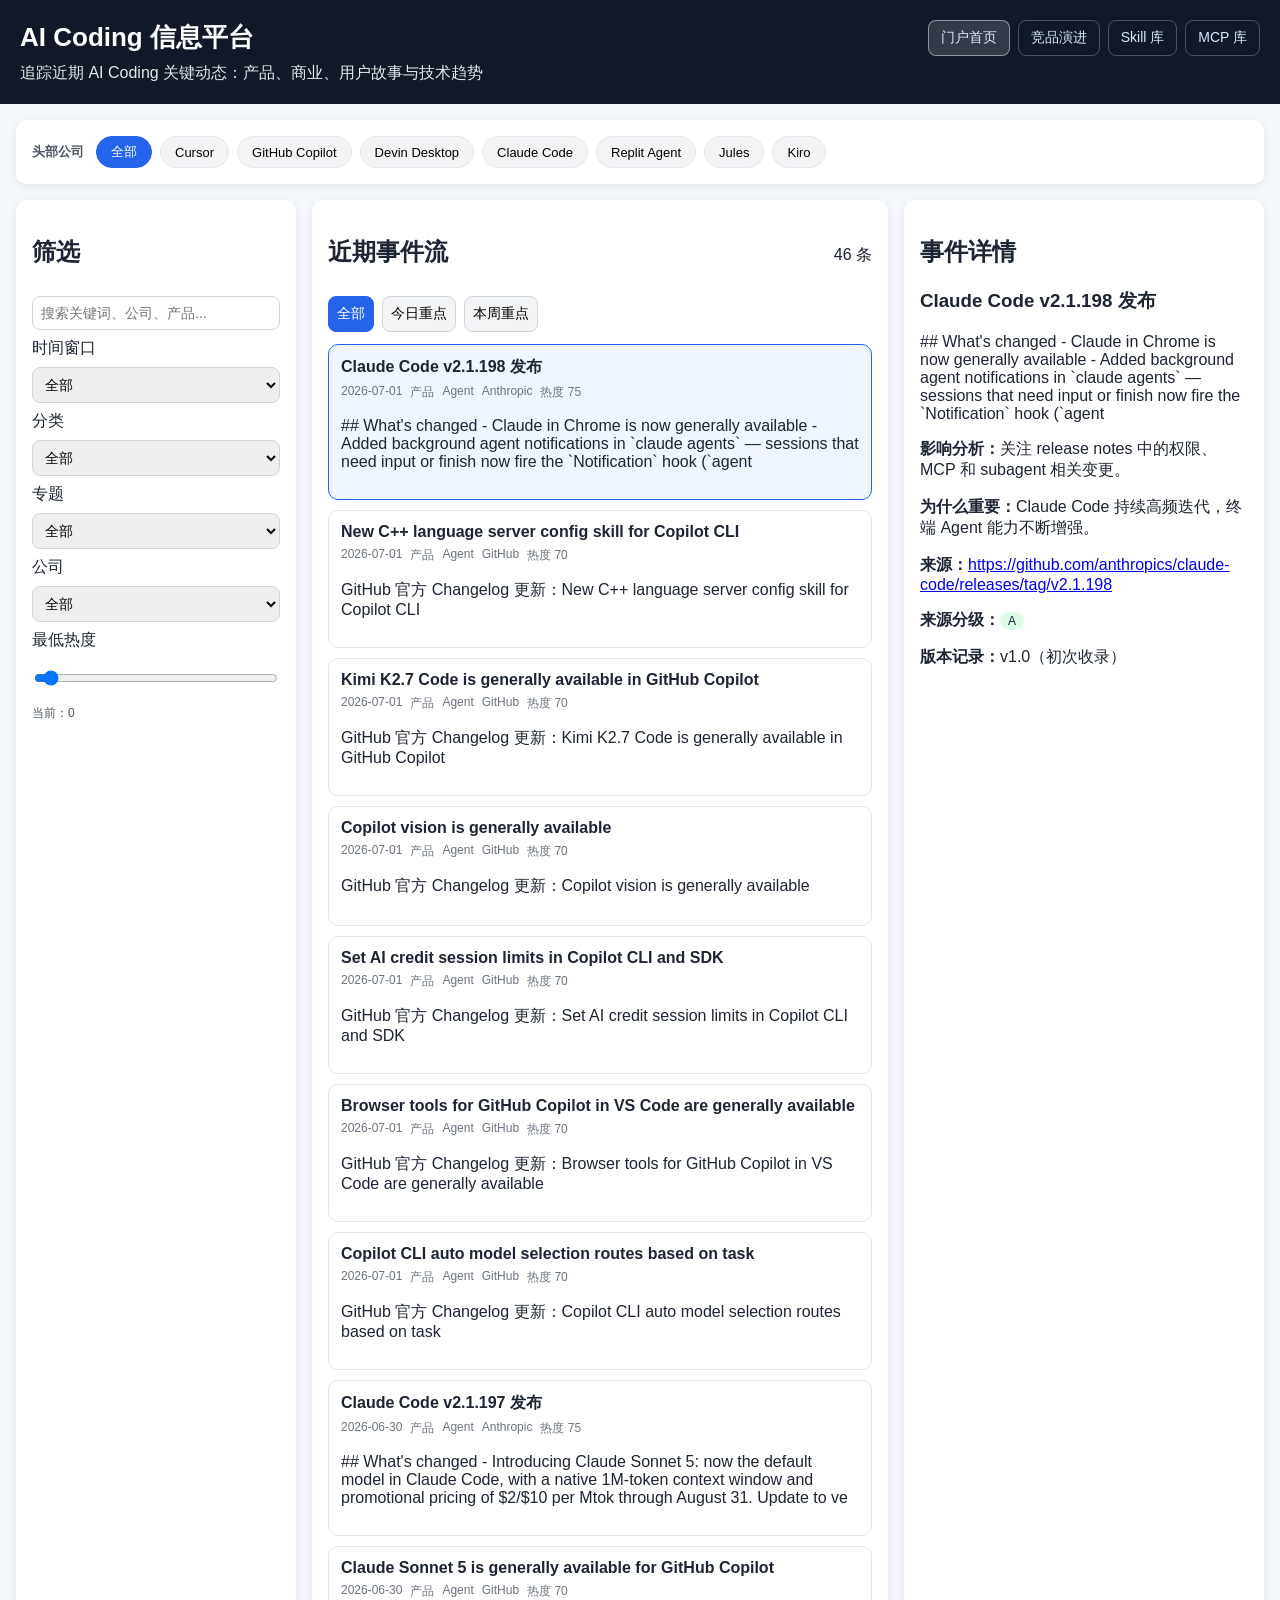
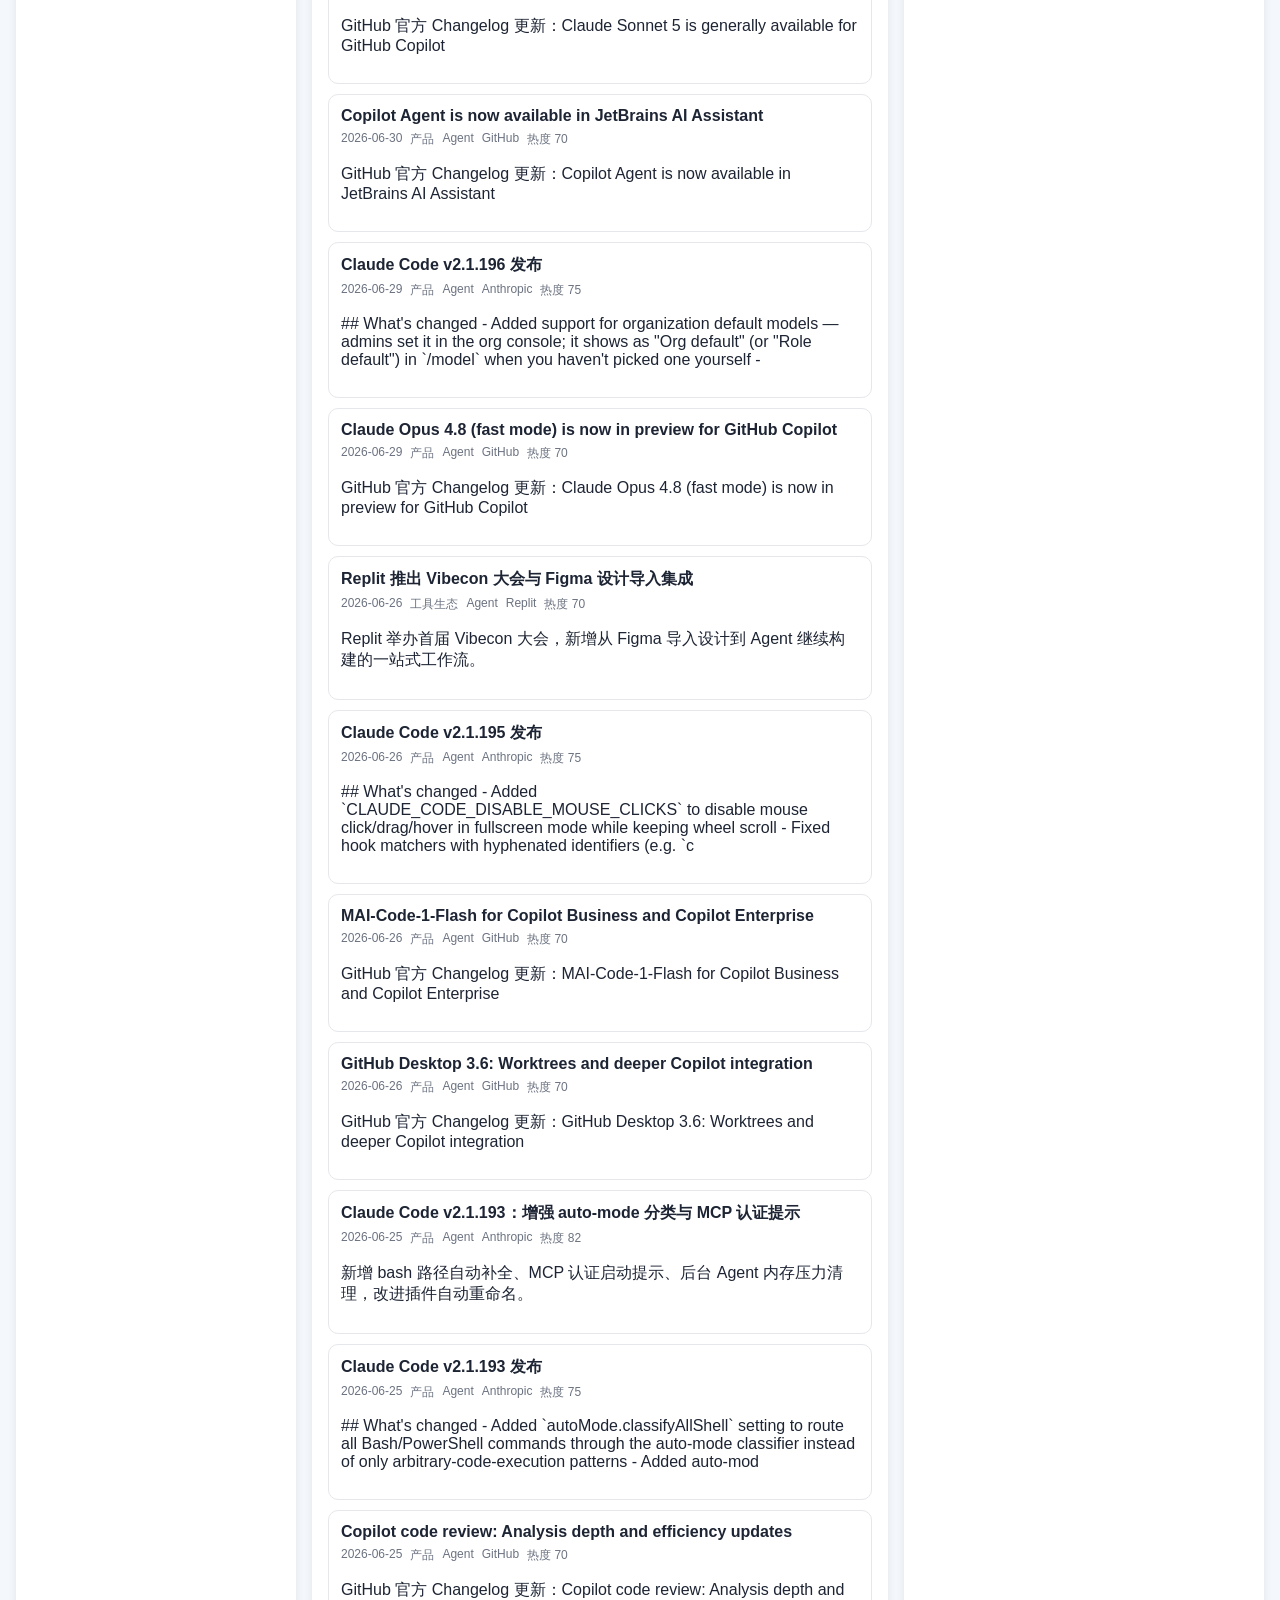
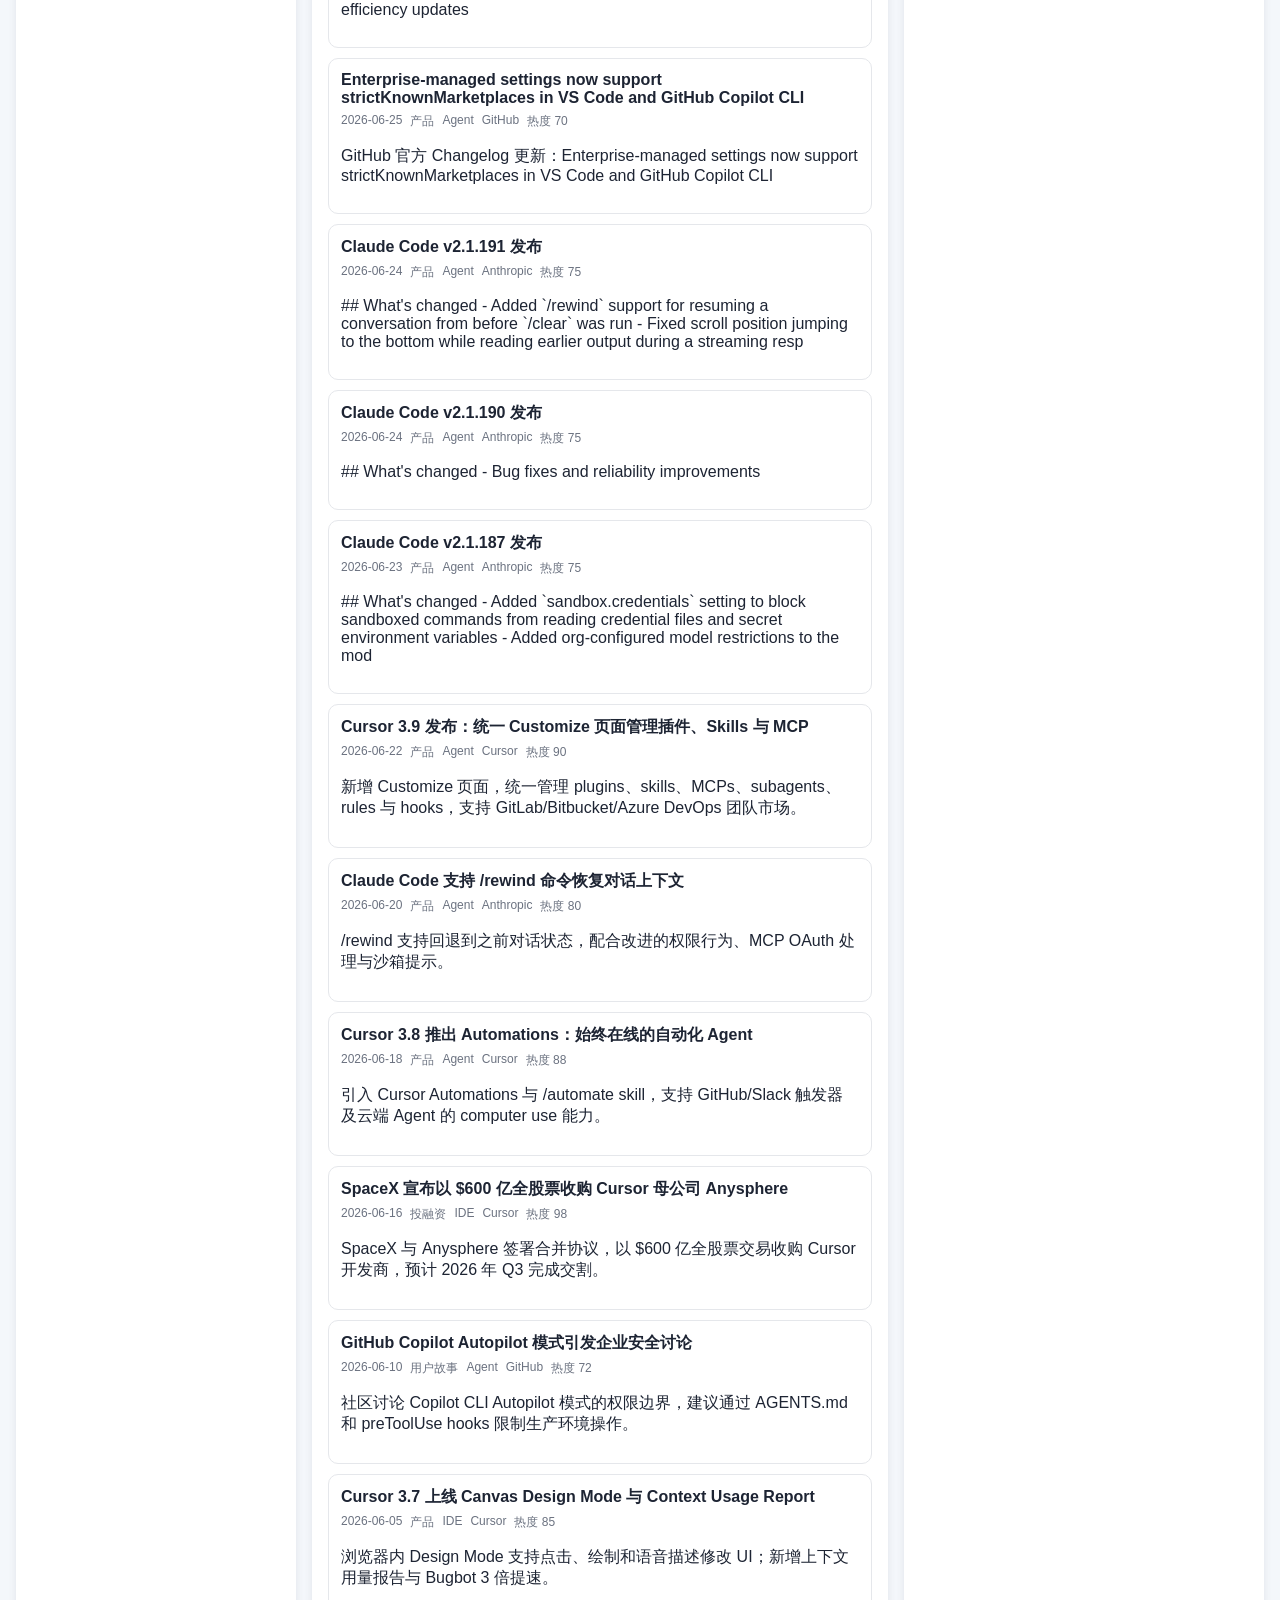
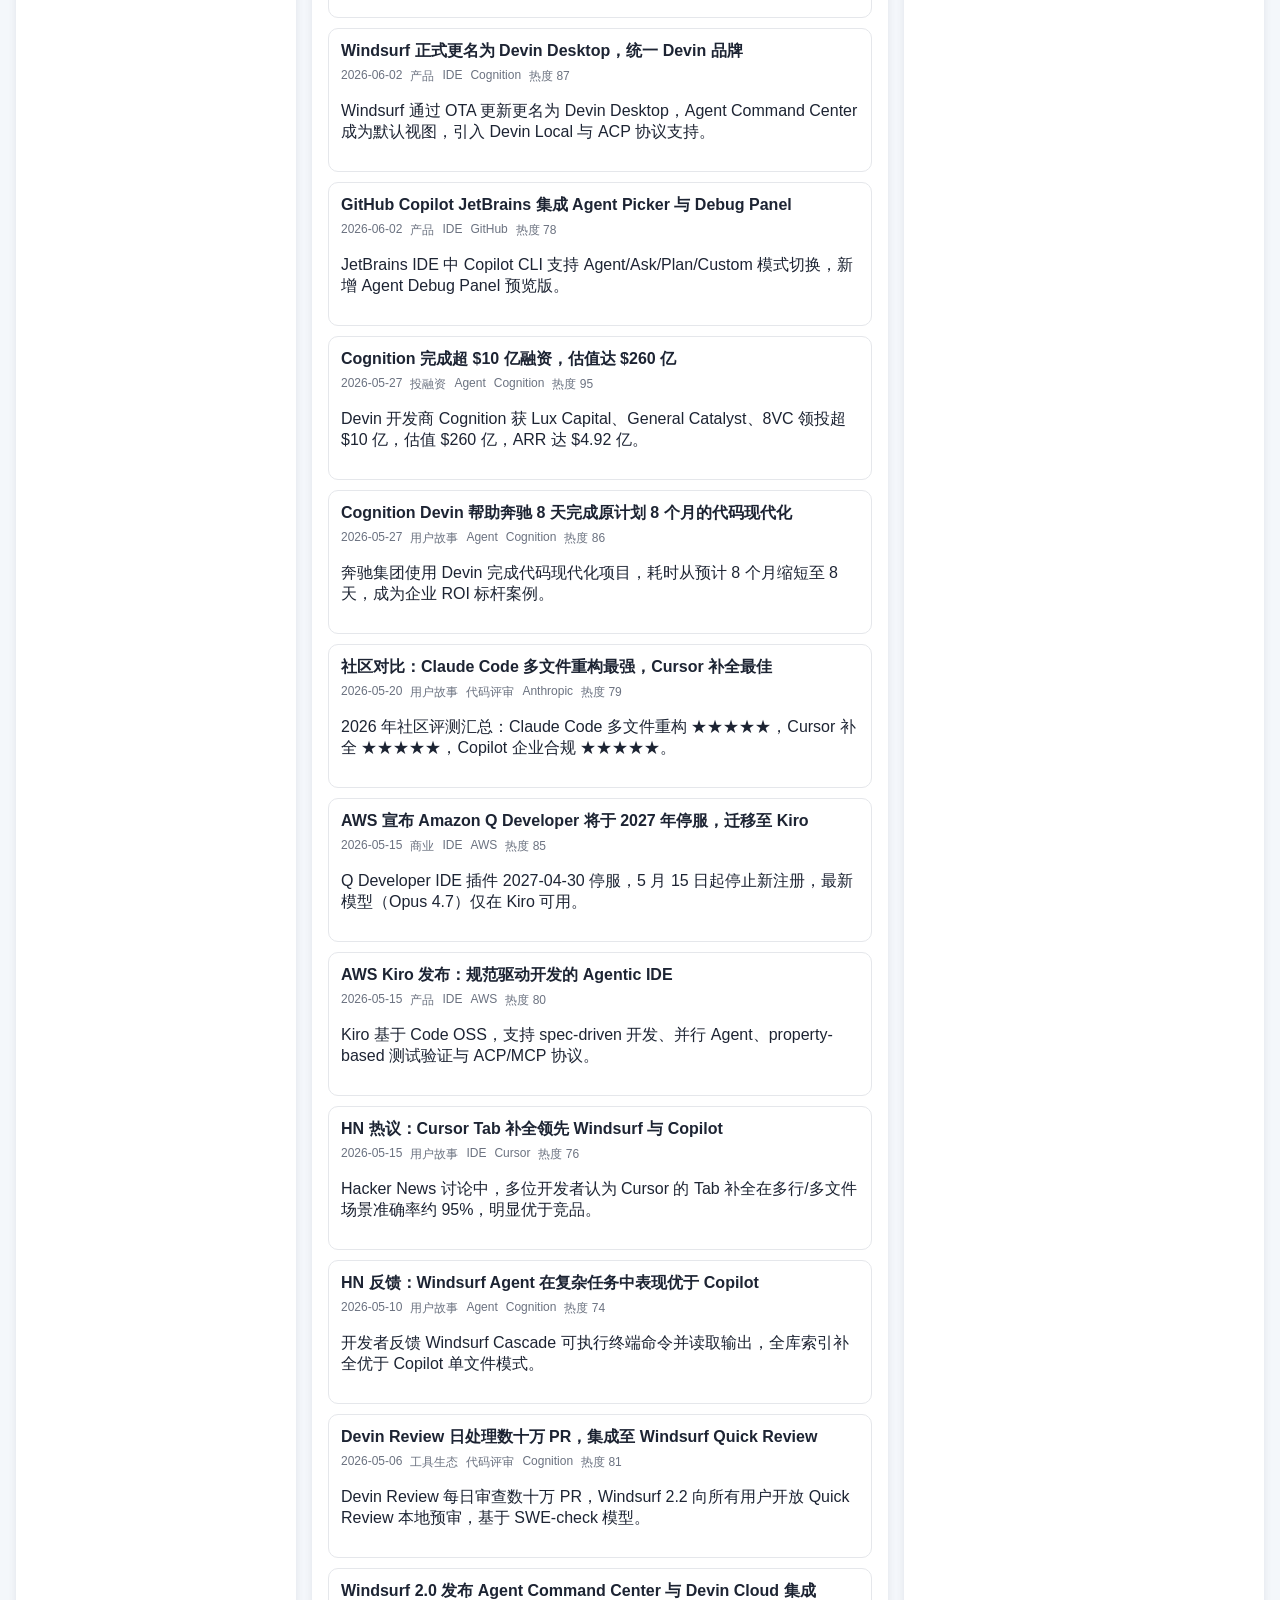
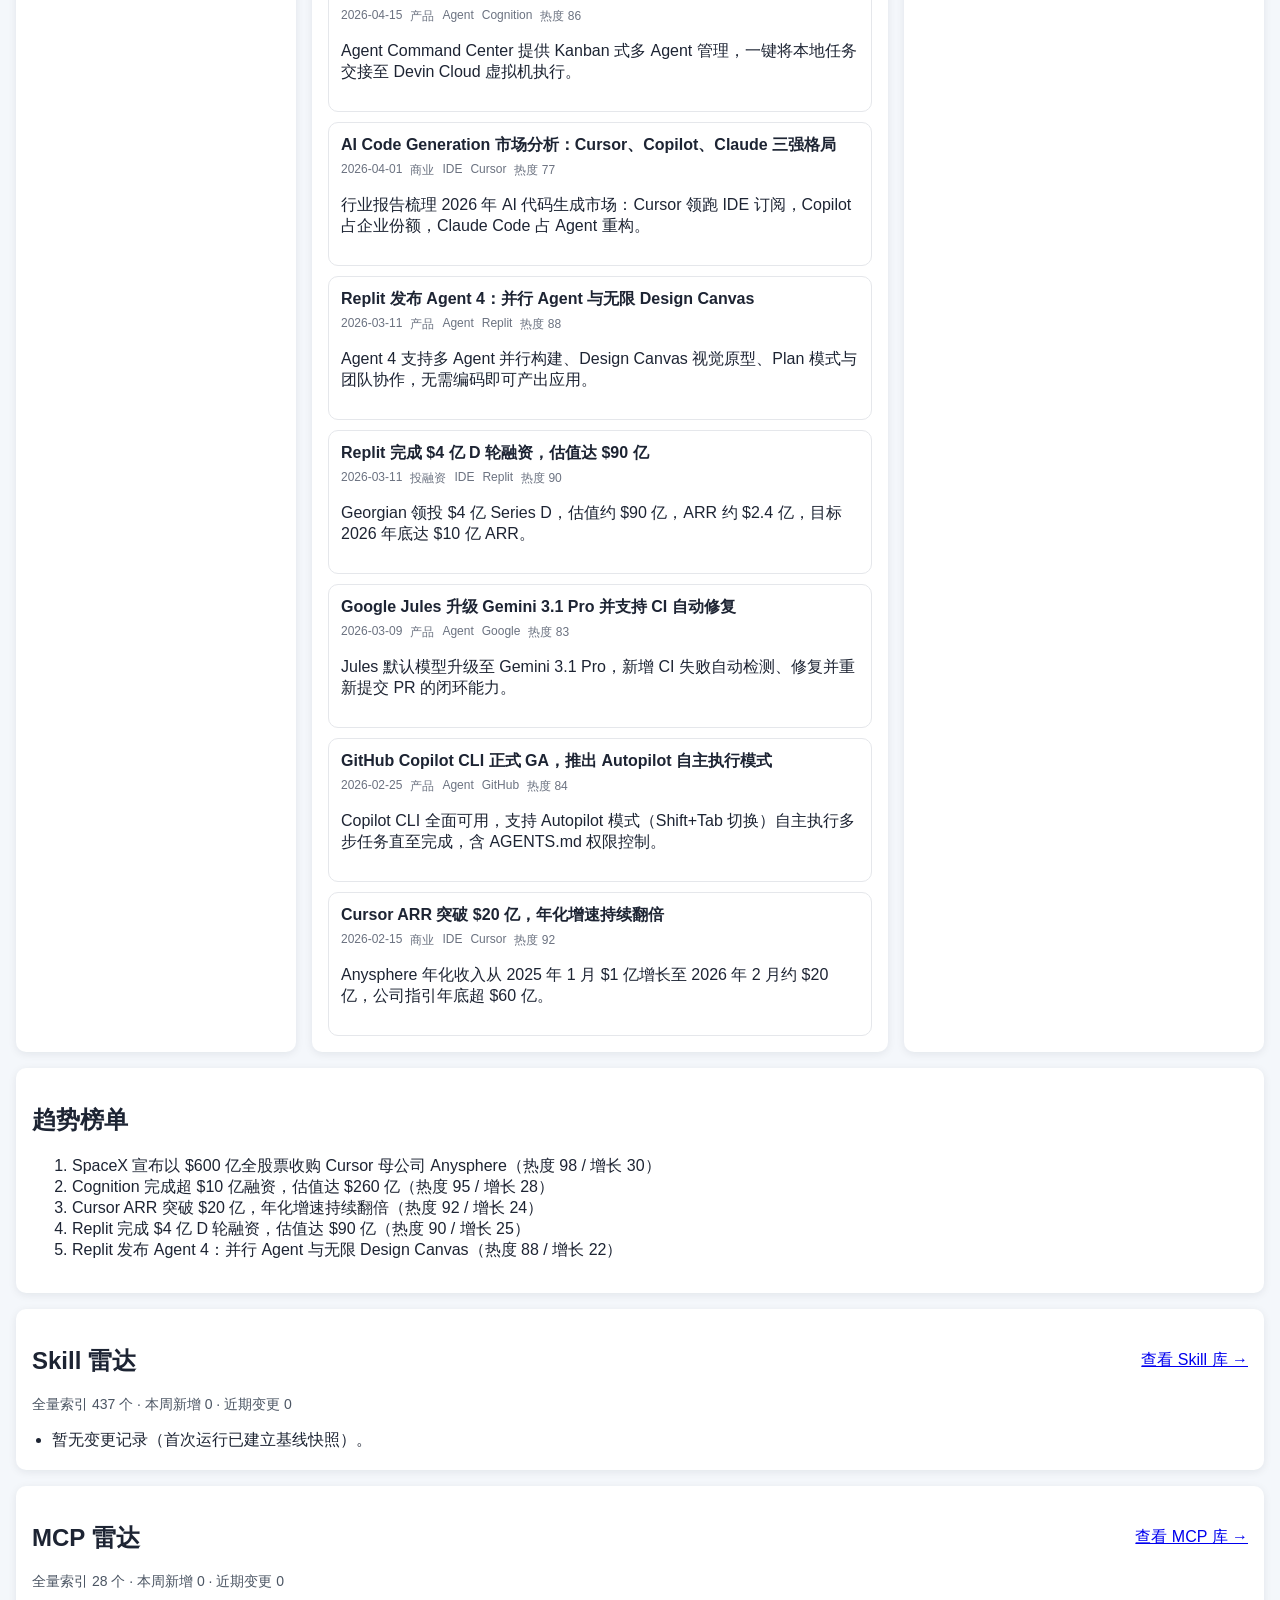
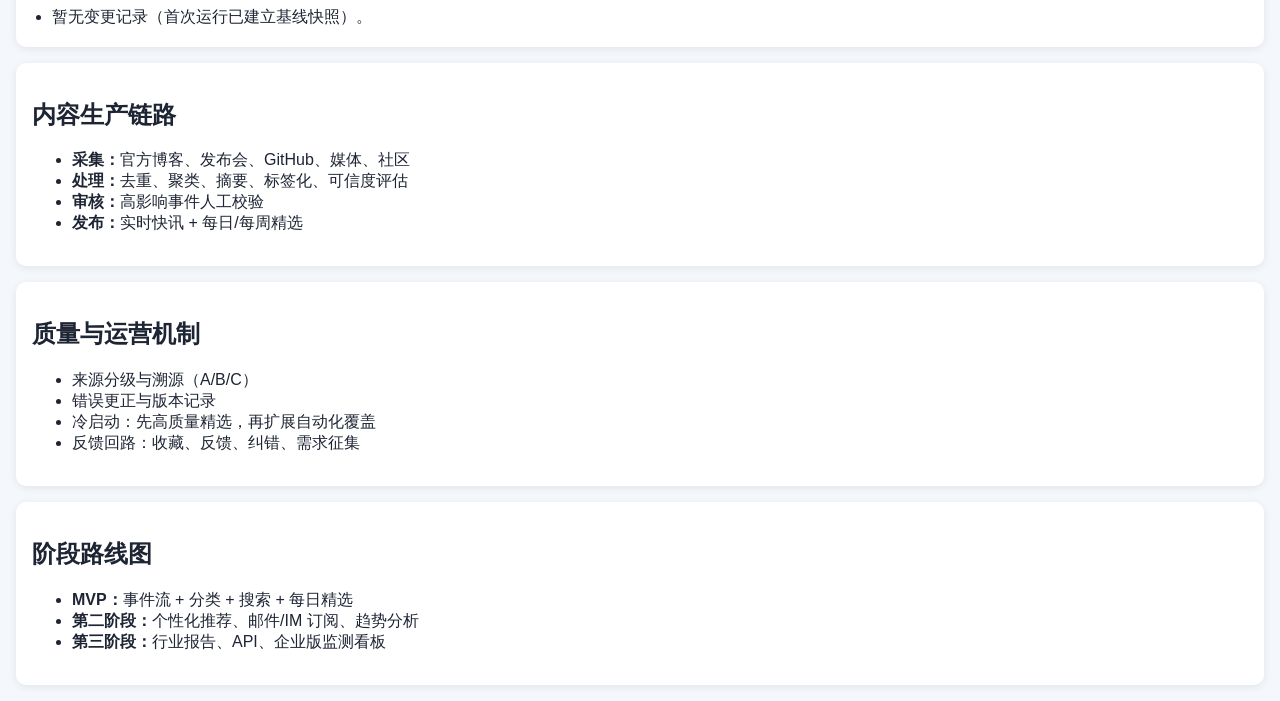
==== index.html @ 6e4d44ac "feat: add MCP library page mirroring Skill library Add a dedicated MCP 库 tab and page with curated T" ====
<!doctype html>
<html lang="zh-CN">
  <head>
    <meta charset="UTF-8" />
    <meta name="viewport" content="width=device-width, initial-scale=1.0" />
    <title>AI Coding 信息平台</title>
    <link rel="stylesheet" href="./styles.css" />
  </head>
  <body>
    <header class="top">
      <div class="header-row">
        <div>
          <h1>AI Coding 信息平台</h1>
          <p>追踪近期 AI Coding 关键动态：产品、商业、用户故事与技术趋势</p>
        </div>
        <nav class="site-nav" aria-label="站点导航">
          <a class="nav-link active" href="./index.html" aria-current="page">门户首页</a>
          <a class="nav-link" href="./evolution.html">竞品演进</a>
          <a class="nav-link" href="./skills.html">Skill 库</a>
          <a class="nav-link" href="./mcp.html">MCP 库</a>
        </nav>
      </div>
    </header>

    <nav class="panel company-bar" aria-label="头部公司快速筛选">
      <span class="company-bar-label">头部公司</span>
      <div id="companyTags" class="company-tags"></div>
    </nav>

    <main class="layout">
      <aside class="panel filters">
        <h2>筛选</h2>
        <input id="searchInput" type="search" placeholder="搜索关键词、公司、产品..." />

        <label for="timeWindow">时间窗口</label>
        <select id="timeWindow">
          <option value="all">全部</option>
          <option value="30">近 30 天</option>
          <option value="90">近 90 天</option>
        </select>

        <label for="categoryFilter">分类</label>
        <select id="categoryFilter">
          <option value="all">全部</option>
        </select>

        <label for="topicFilter">专题</label>
        <select id="topicFilter">
          <option value="all">全部</option>
        </select>

        <label for="companyFilter">公司</label>
        <select id="companyFilter">
          <option value="all">全部</option>
        </select>

        <label for="heatFilter">最低热度</label>
        <input id="heatFilter" type="range" min="0" max="100" value="0" />
        <div class="range-value">当前：<span id="heatValue">0</span></div>
      </aside>

      <section class="panel content">
        <div class="section-title">
          <h2>近期事件流</h2>
          <span id="resultCount"></span>
        </div>
        <div class="tabs">
          <button class="tab active" data-view="all">全部</button>
          <button class="tab" data-view="today">今日重点</button>
          <button class="tab" data-view="week">本周重点</button>
        </div>
        <ul id="eventList" class="event-list"></ul>
      </section>

      <aside class="panel details">
        <h2>事件详情</h2>
        <article id="eventDetail" class="event-detail">
          <p>请选择左侧事件查看详情。</p>
        </article>
      </aside>
    </main>

    <section class="panel trend">
      <h2>趋势榜单</h2>
      <ol id="trendList"></ol>
    </section>

    <section class="panel skill-radar-home" id="skillRadarHome">
      <div class="section-title">
        <h2>Skill 雷达</h2>
        <a href="./skills.html">查看 Skill 库 →</a>
      </div>
      <ul id="skillRadarList" class="skill-radar-list"></ul>
    </section>

    <section class="panel mcp-radar-home" id="mcpRadarHome">
      <div class="section-title">
        <h2>MCP 雷达</h2>
        <a href="./mcp.html">查看 MCP 库 →</a>
      </div>
      <ul id="mcpRadarList" class="mcp-radar-list"></ul>
    </section>

    <section class="panel process">
      <h2>内容生产链路</h2>
      <ul>
        <li><strong>采集：</strong>官方博客、发布会、GitHub、媒体、社区</li>
        <li><strong>处理：</strong>去重、聚类、摘要、标签化、可信度评估</li>
        <li><strong>审核：</strong>高影响事件人工校验</li>
        <li><strong>发布：</strong>实时快讯 + 每日/每周精选</li>
      </ul>
    </section>

    <section class="panel quality">
      <h2>质量与运营机制</h2>
      <ul>
        <li>来源分级与溯源（A/B/C）</li>
        <li>错误更正与版本记录</li>
        <li>冷启动：先高质量精选，再扩展自动化覆盖</li>
        <li>反馈回路：收藏、反馈、纠错、需求征集</li>
      </ul>
    </section>

    <section class="panel roadmap">
      <h2>阶段路线图</h2>
      <ul>
        <li><strong>MVP：</strong>事件流 + 分类 + 搜索 + 每日精选</li>
        <li><strong>第二阶段：</strong>个性化推荐、邮件/IM 订阅、趋势分析</li>
        <li><strong>第三阶段：</strong>行业报告、API、企业版监测看板</li>
      </ul>
    </section>

    <script src="./app.js?v=4"></script>
  </body>
</html>
---- styles.css ----
* {
  box-sizing: border-box;
}

body {
  margin: 0;
  font-family: -apple-system, BlinkMacSystemFont, "Segoe UI", sans-serif;
  background: #f4f7fb;
  color: #1d2433;
}

.top {
  background: #111827;
  color: #fff;
  padding: 20px;
}

.top h1 {
  margin: 0 0 8px;
  font-size: 26px;
}

.top p {
  margin: 0;
  opacity: 0.9;
}

.top .header-row {
  display: flex;
  align-items: flex-start;
  justify-content: space-between;
  gap: 16px;
}

.nav-link {
  flex-shrink: 0;
  color: #dbeafe;
  text-decoration: none;
  border: 1px solid rgba(255, 255, 255, 0.25);
  border-radius: 8px;
  padding: 8px 12px;
  font-size: 14px;
}

.nav-link:hover {
  background: rgba(255, 255, 255, 0.1);
}

.site-nav {
  display: flex;
  flex-wrap: wrap;
  gap: 8px;
  flex-shrink: 0;
}

.site-nav .nav-link.active,
.site-nav .nav-link[aria-current="page"] {
  background: rgba(255, 255, 255, 0.15);
  border-color: rgba(255, 255, 255, 0.45);
}

.company-bar {
  display: flex;
  align-items: center;
  gap: 12px;
  margin: 16px 16px 0;
  padding: 12px 16px;
  overflow-x: auto;
}

.company-bar-label {
  flex-shrink: 0;
  font-size: 13px;
  font-weight: 600;
  color: #4b5563;
}

.company-tags {
  display: flex;
  flex-wrap: wrap;
  gap: 8px;
}

.company-tag {
  flex-shrink: 0;
  background: #f3f4f6;
  border: 1px solid #e5e7eb;
  border-radius: 999px;
  padding: 6px 14px;
  font-size: 13px;
  cursor: pointer;
  white-space: nowrap;
  transition: background 0.15s, border-color 0.15s, color 0.15s;
}

.company-tag:hover {
  border-color: #93c5fd;
  background: #eff6ff;
}

.company-tag.active {
  background: #2563eb;
  color: #fff;
  border-color: #2563eb;
}

.layout {
  display: grid;
  grid-template-columns: 280px 1fr 360px;
  gap: 16px;
  padding: 16px;
}

.panel {
  background: #fff;
  border-radius: 10px;
  box-shadow: 0 2px 8px rgba(17, 24, 39, 0.08);
  padding: 16px;
}

.filters {
  display: flex;
  flex-direction: column;
  gap: 8px;
}

input,
select,
button {
  border: 1px solid #d1d5db;
  border-radius: 8px;
  padding: 8px;
  font-size: 14px;
}

.range-value {
  color: #4b5563;
  font-size: 12px;
}

.tabs {
  display: flex;
  gap: 8px;
  margin: 8px 0 12px;
}

.tab {
  background: #f3f4f6;
  cursor: pointer;
}

.tab.active {
  background: #2563eb;
  color: #fff;
  border-color: #2563eb;
}

.section-title {
  display: flex;
  align-items: baseline;
  justify-content: space-between;
}

.event-list {
  list-style: none;
  margin: 0;
  padding: 0;
  display: flex;
  flex-direction: column;
  gap: 10px;
}

.event-item {
  border: 1px solid #e5e7eb;
  border-radius: 10px;
  padding: 12px;
  cursor: pointer;
}

.event-item:hover,
.event-item.active {
  border-color: #2563eb;
  background: #eff6ff;
}

.meta {
  display: flex;
  gap: 8px;
  flex-wrap: wrap;
  color: #6b7280;
  font-size: 12px;
  margin-top: 6px;
}

.event-detail h3 {
  margin-top: 0;
}

.badge {
  display: inline-block;
  padding: 2px 8px;
  border-radius: 999px;
  font-size: 12px;
  background: #e5e7eb;
}

.badge.a {
  background: #dcfce7;
}

.badge.b {
  background: #fef9c3;
}

.badge.c {
  background: #fee2e2;
}

.trend,
.process,
.quality,
.roadmap,
.skill-radar-home,
.mcp-radar-home {
  margin: 0 16px 16px;
}

.skill-radar-home .section-title,
.mcp-radar-home .section-title {
  display: flex;
  align-items: center;
  justify-content: space-between;
  gap: 12px;
}

.skill-radar-summary {
  color: #4b5563;
  font-size: 14px;
  margin: 0 0 12px;
}

.skill-radar-list,
.mcp-radar-list {
  margin: 0;
  padding-left: 20px;
  line-height: 1.7;
}

.skill-radar-list a,
.mcp-radar-list a {
  color: #2563eb;
  text-decoration: none;
}

@media (max-width: 1100px) {
  .layout {
    grid-template-columns: 1fr;
  }
}
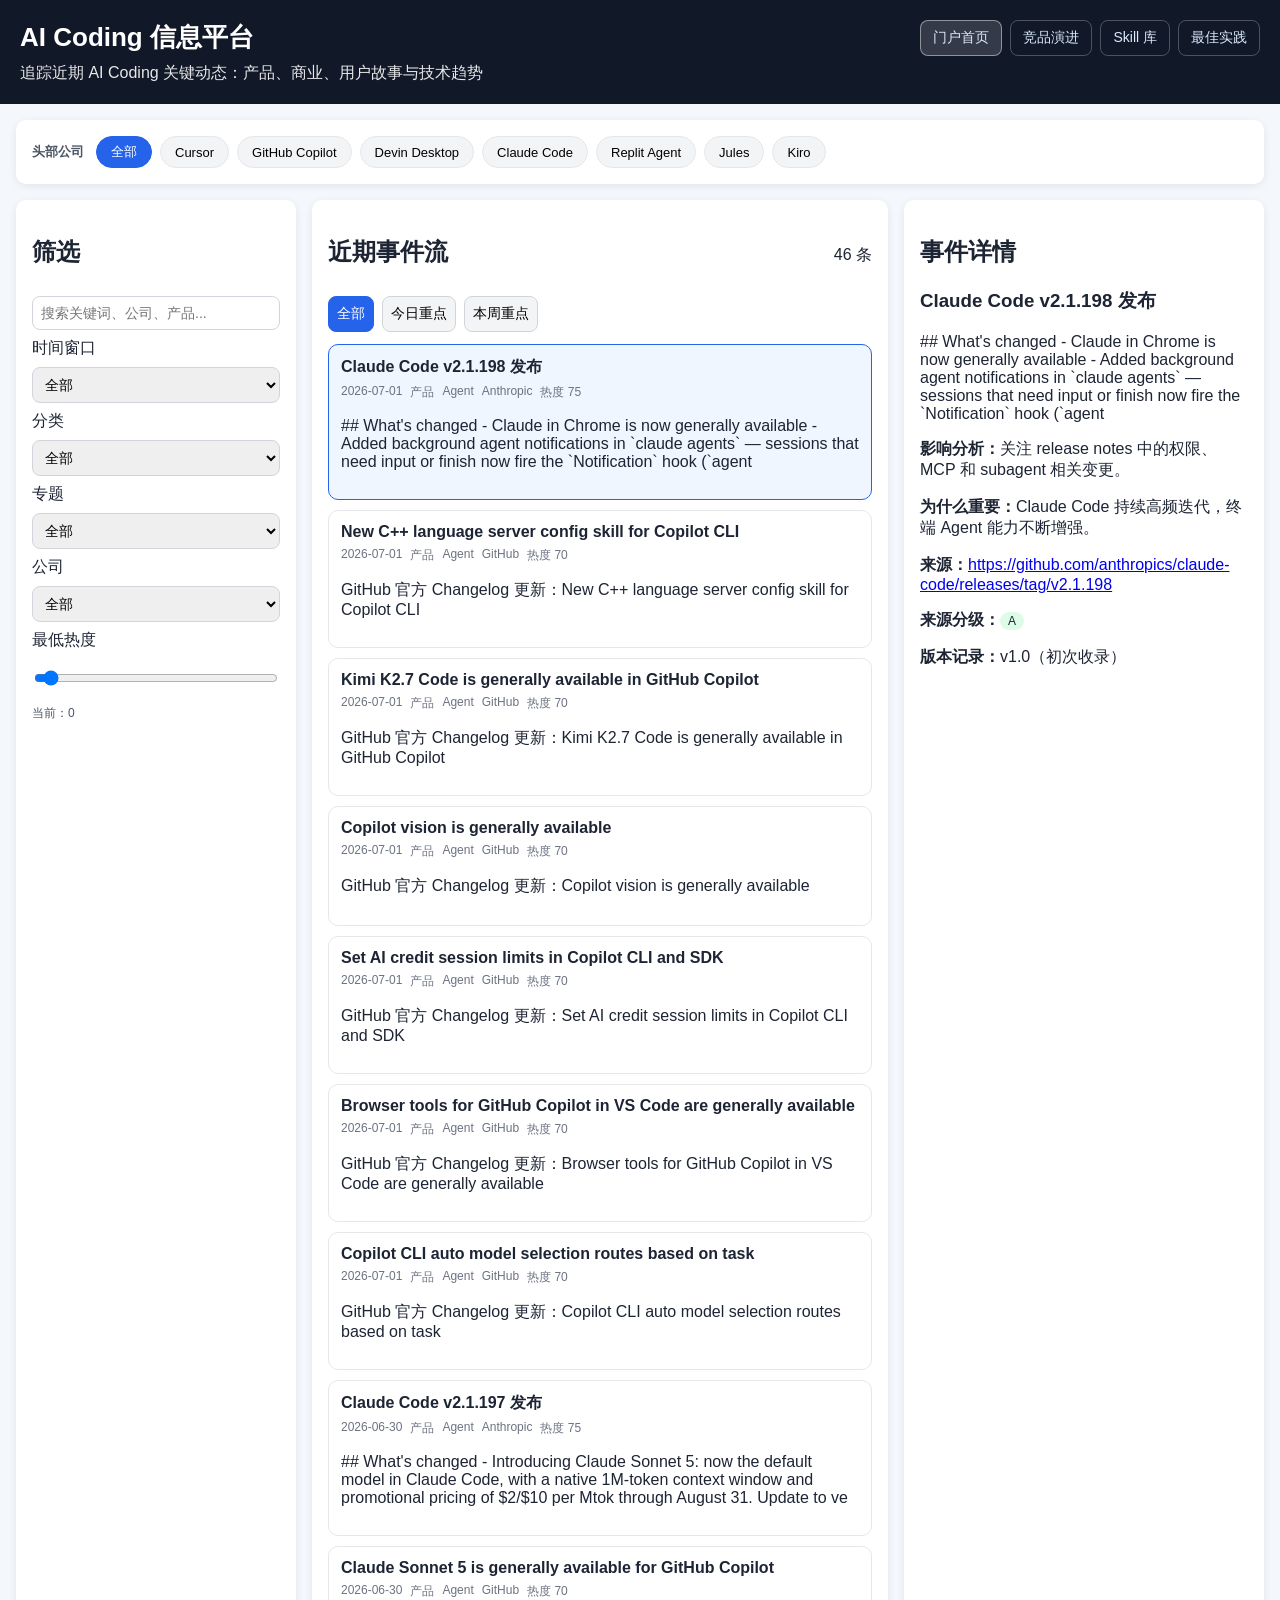
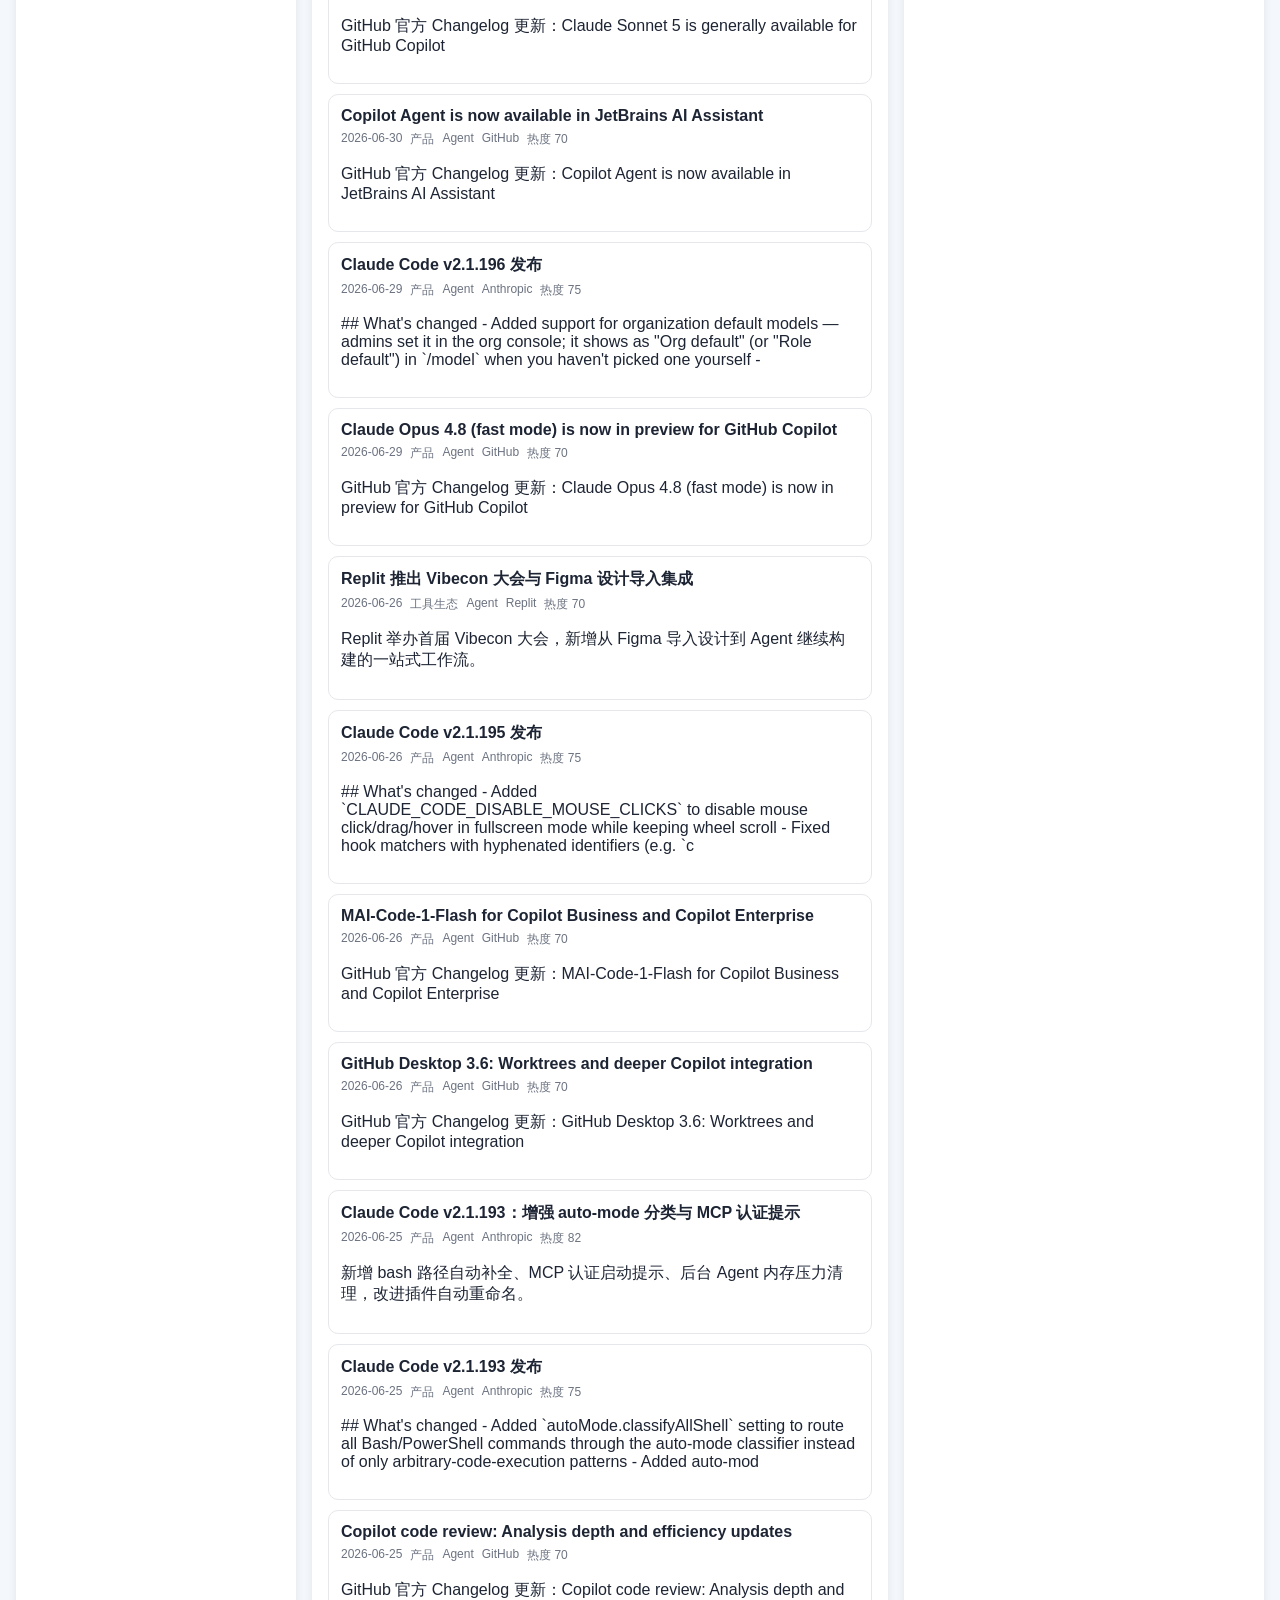
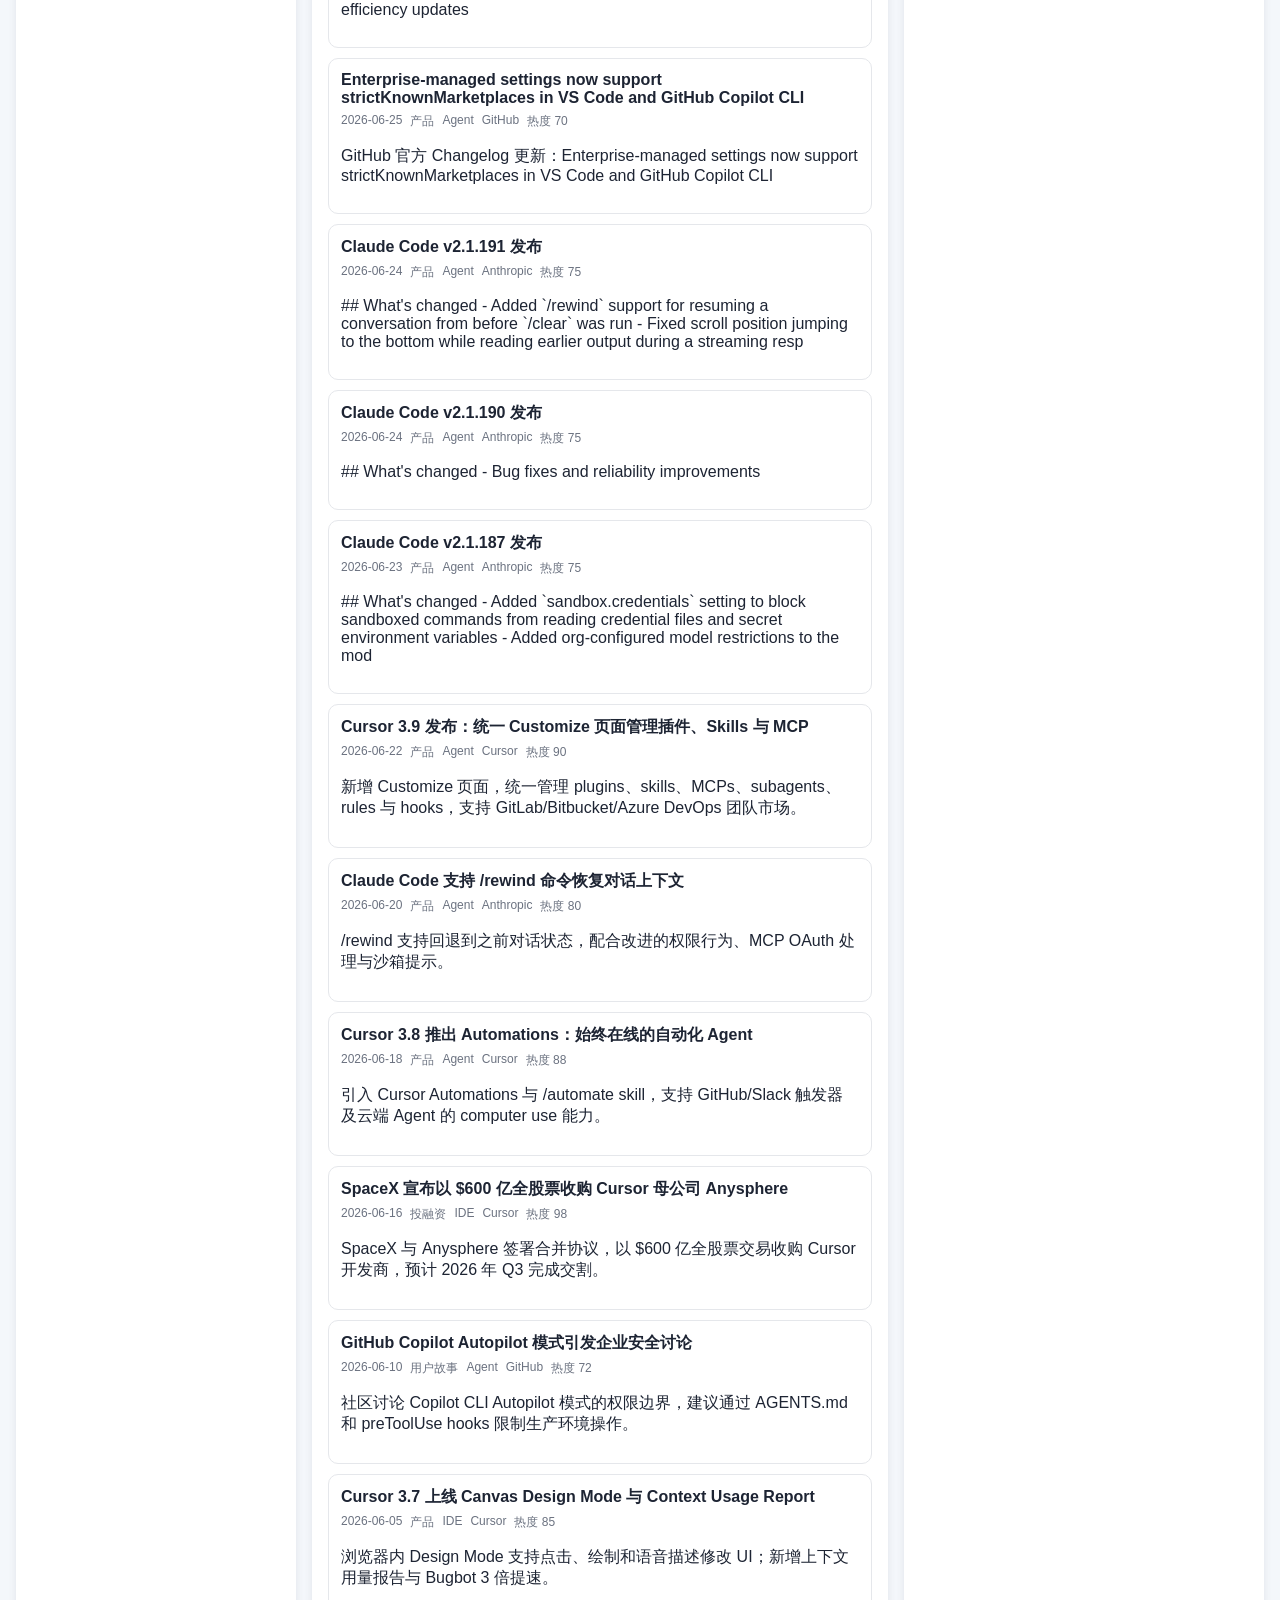
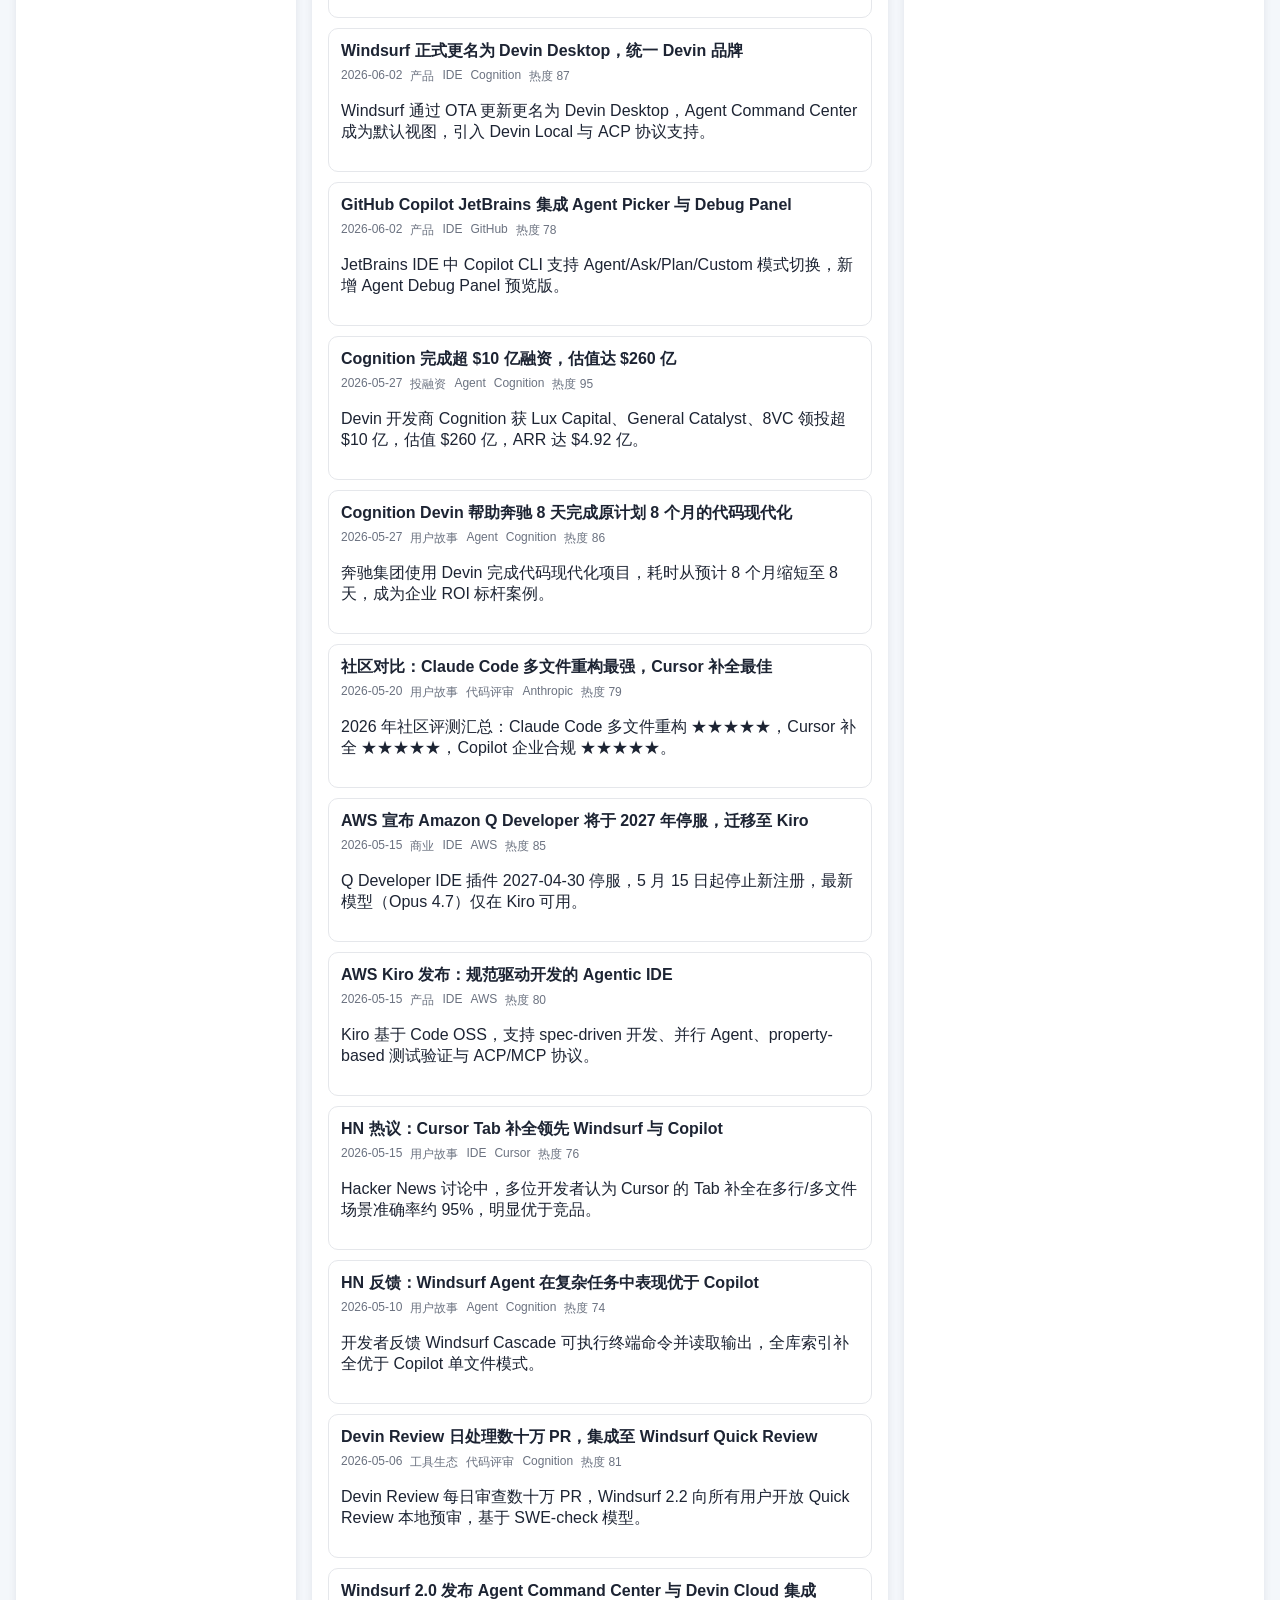
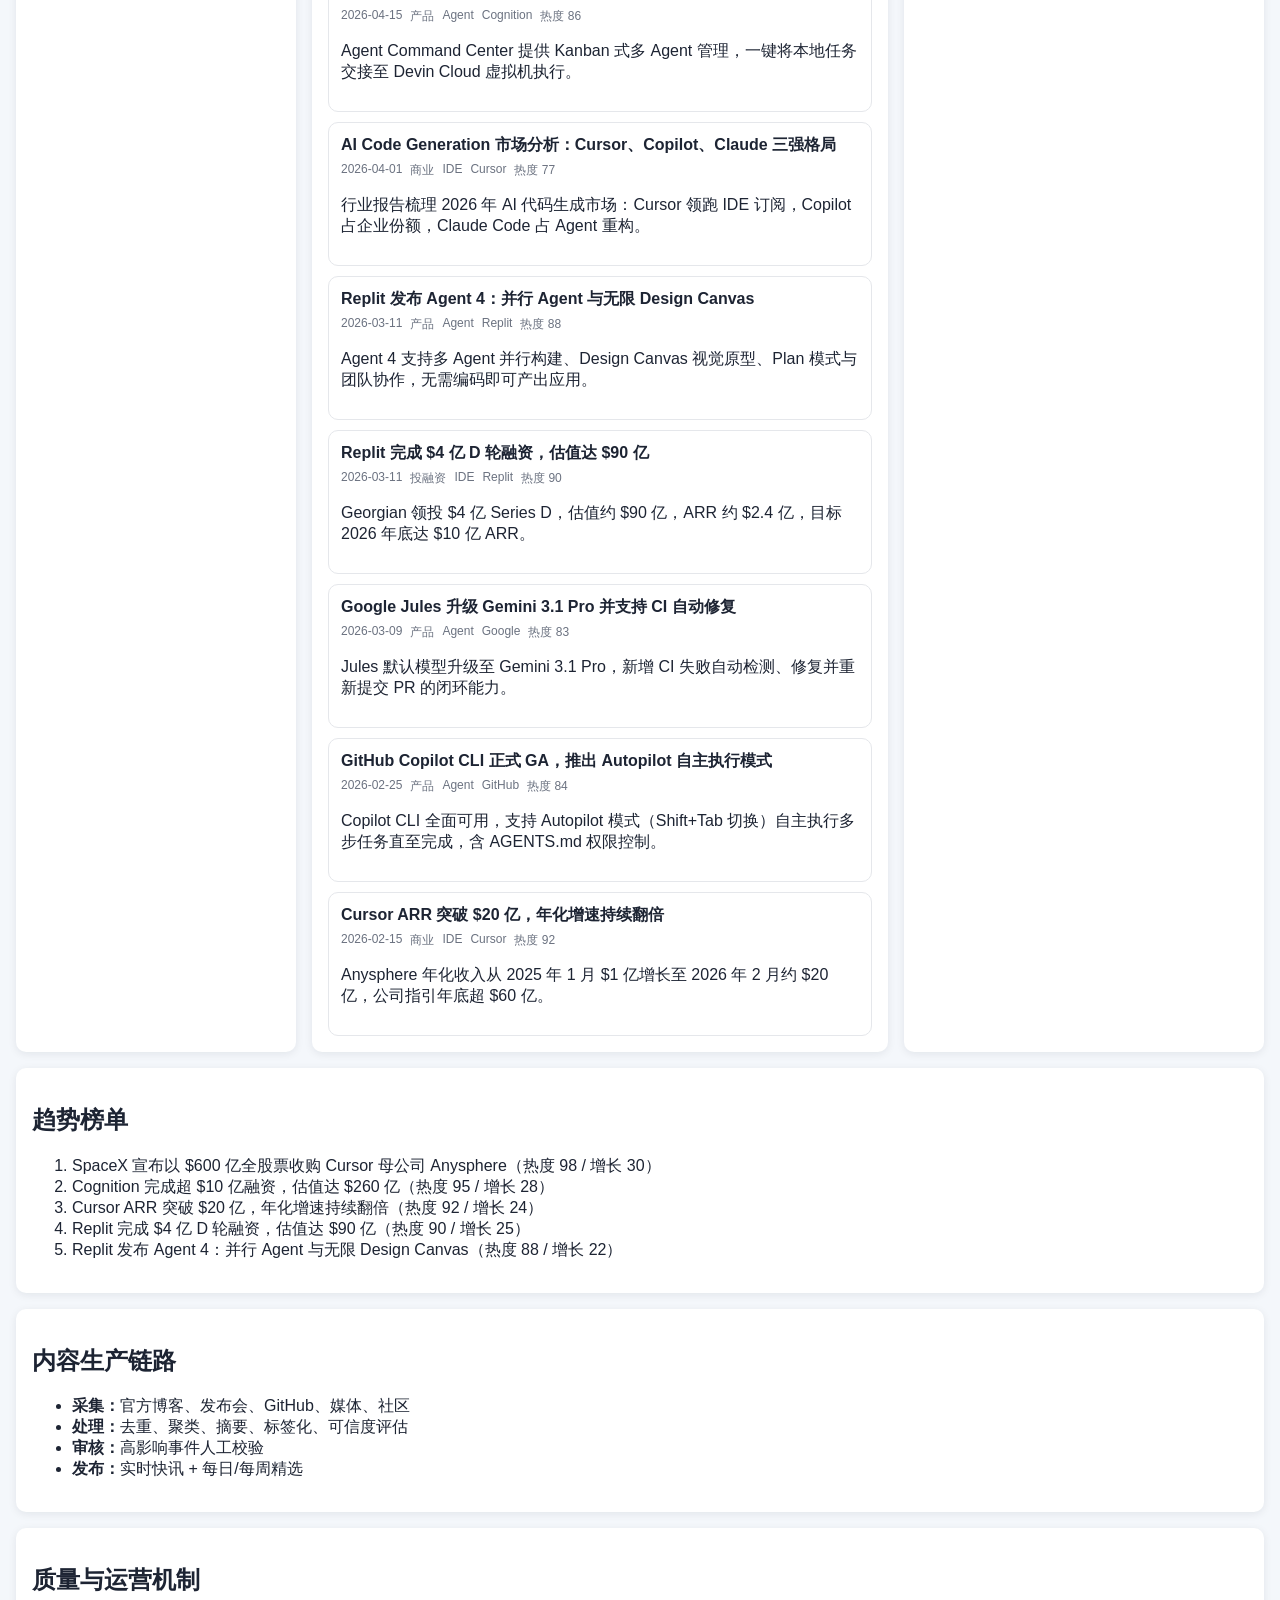
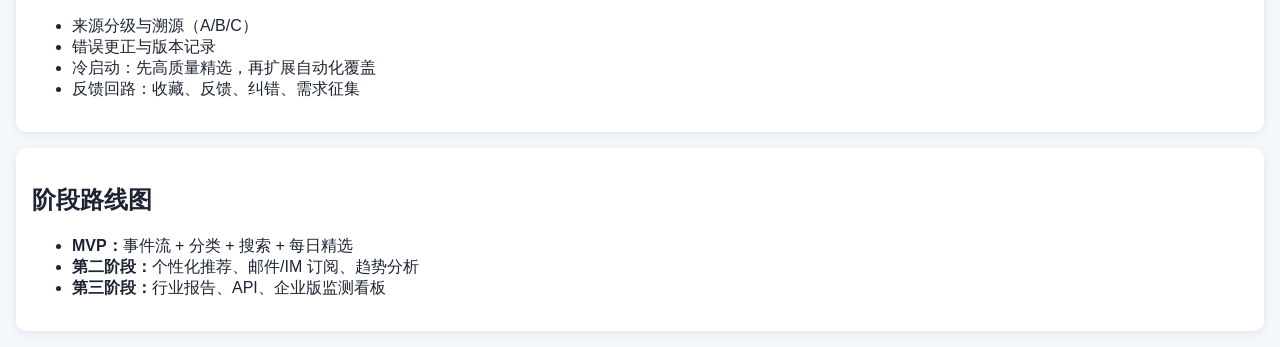
==== commit 3dff8457: "feat: add best practices portal" ====
--- a/index.html
+++ b/index.html
@@ -17,7 +17,7 @@
           <a class="nav-link active" href="./index.html" aria-current="page">门户首页</a>
           <a class="nav-link" href="./evolution.html">竞品演进</a>
           <a class="nav-link" href="./skills.html">Skill 库</a>
-          <a class="nav-link" href="./mcp.html">MCP 库</a>
+          <a class="nav-link" href="./best-practices.html">最佳实践</a>
         </nav>
       </div>
     </header>
@@ -85,22 +85,6 @@
       <ol id="trendList"></ol>
     </section>
 
-    <section class="panel skill-radar-home" id="skillRadarHome">
-      <div class="section-title">
-        <h2>Skill 雷达</h2>
-        <a href="./skills.html">查看 Skill 库 →</a>
-      </div>
-      <ul id="skillRadarList" class="skill-radar-list"></ul>
-    </section>
-
-    <section class="panel mcp-radar-home" id="mcpRadarHome">
-      <div class="section-title">
-        <h2>MCP 雷达</h2>
-        <a href="./mcp.html">查看 MCP 库 →</a>
-      </div>
-      <ul id="mcpRadarList" class="mcp-radar-list"></ul>
-    </section>
-
     <section class="panel process">
       <h2>内容生产链路</h2>
       <ul>
@@ -130,6 +114,6 @@
       </ul>
     </section>
 
-    <script src="./app.js?v=4"></script>
+    <script src="./app.js?v=2"></script>
   </body>
 </html>
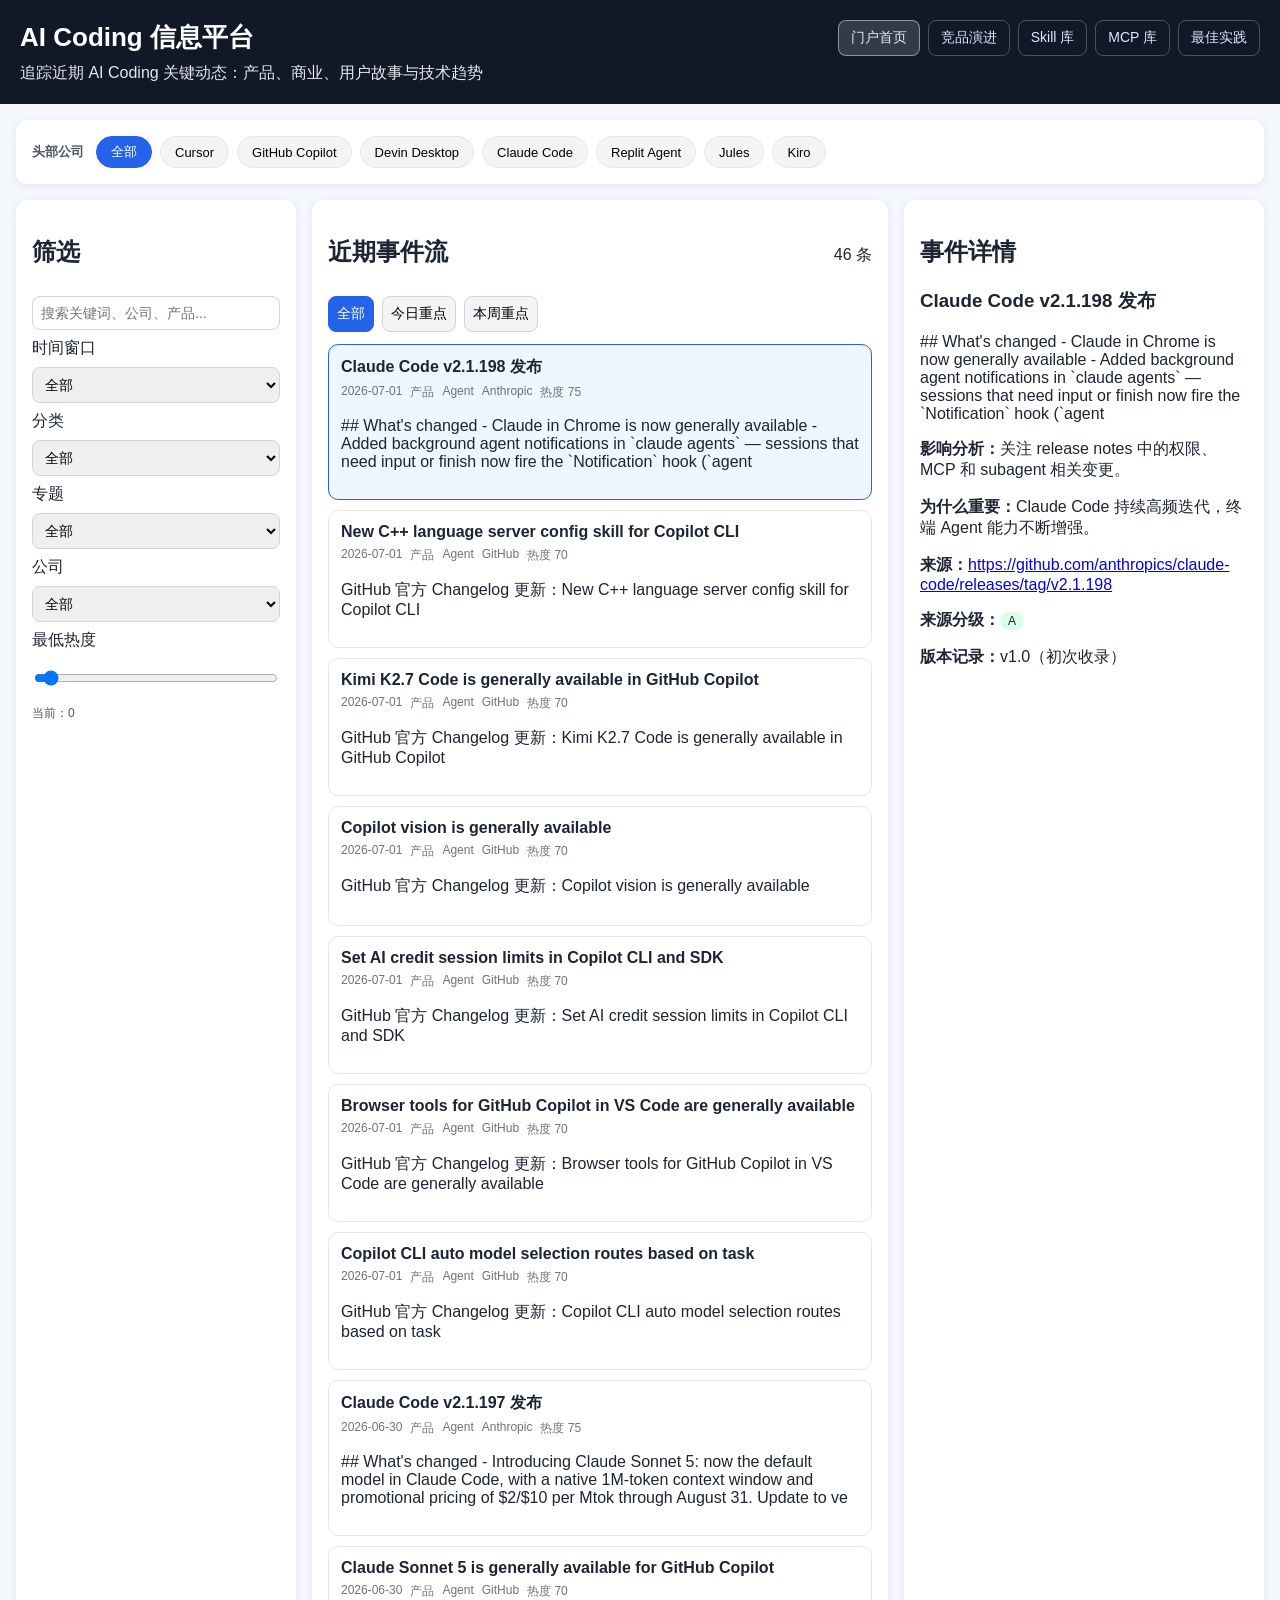
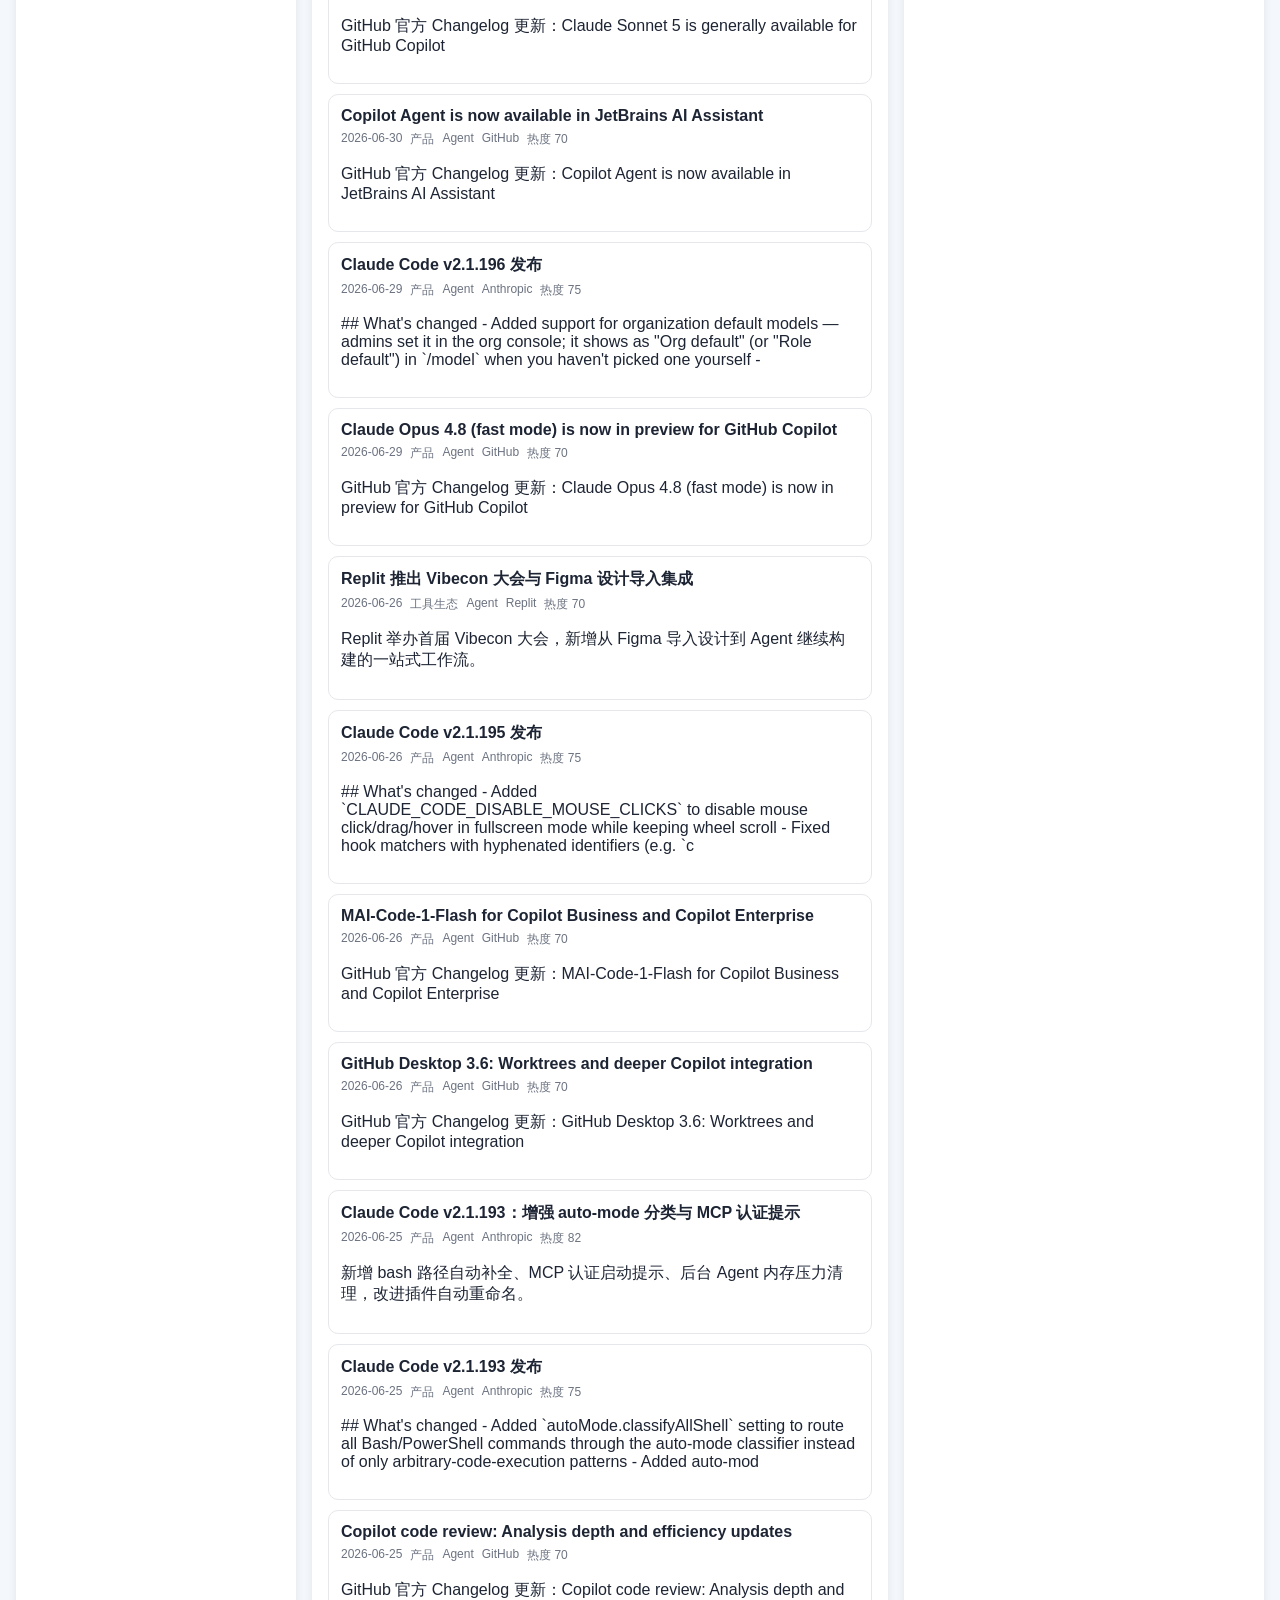
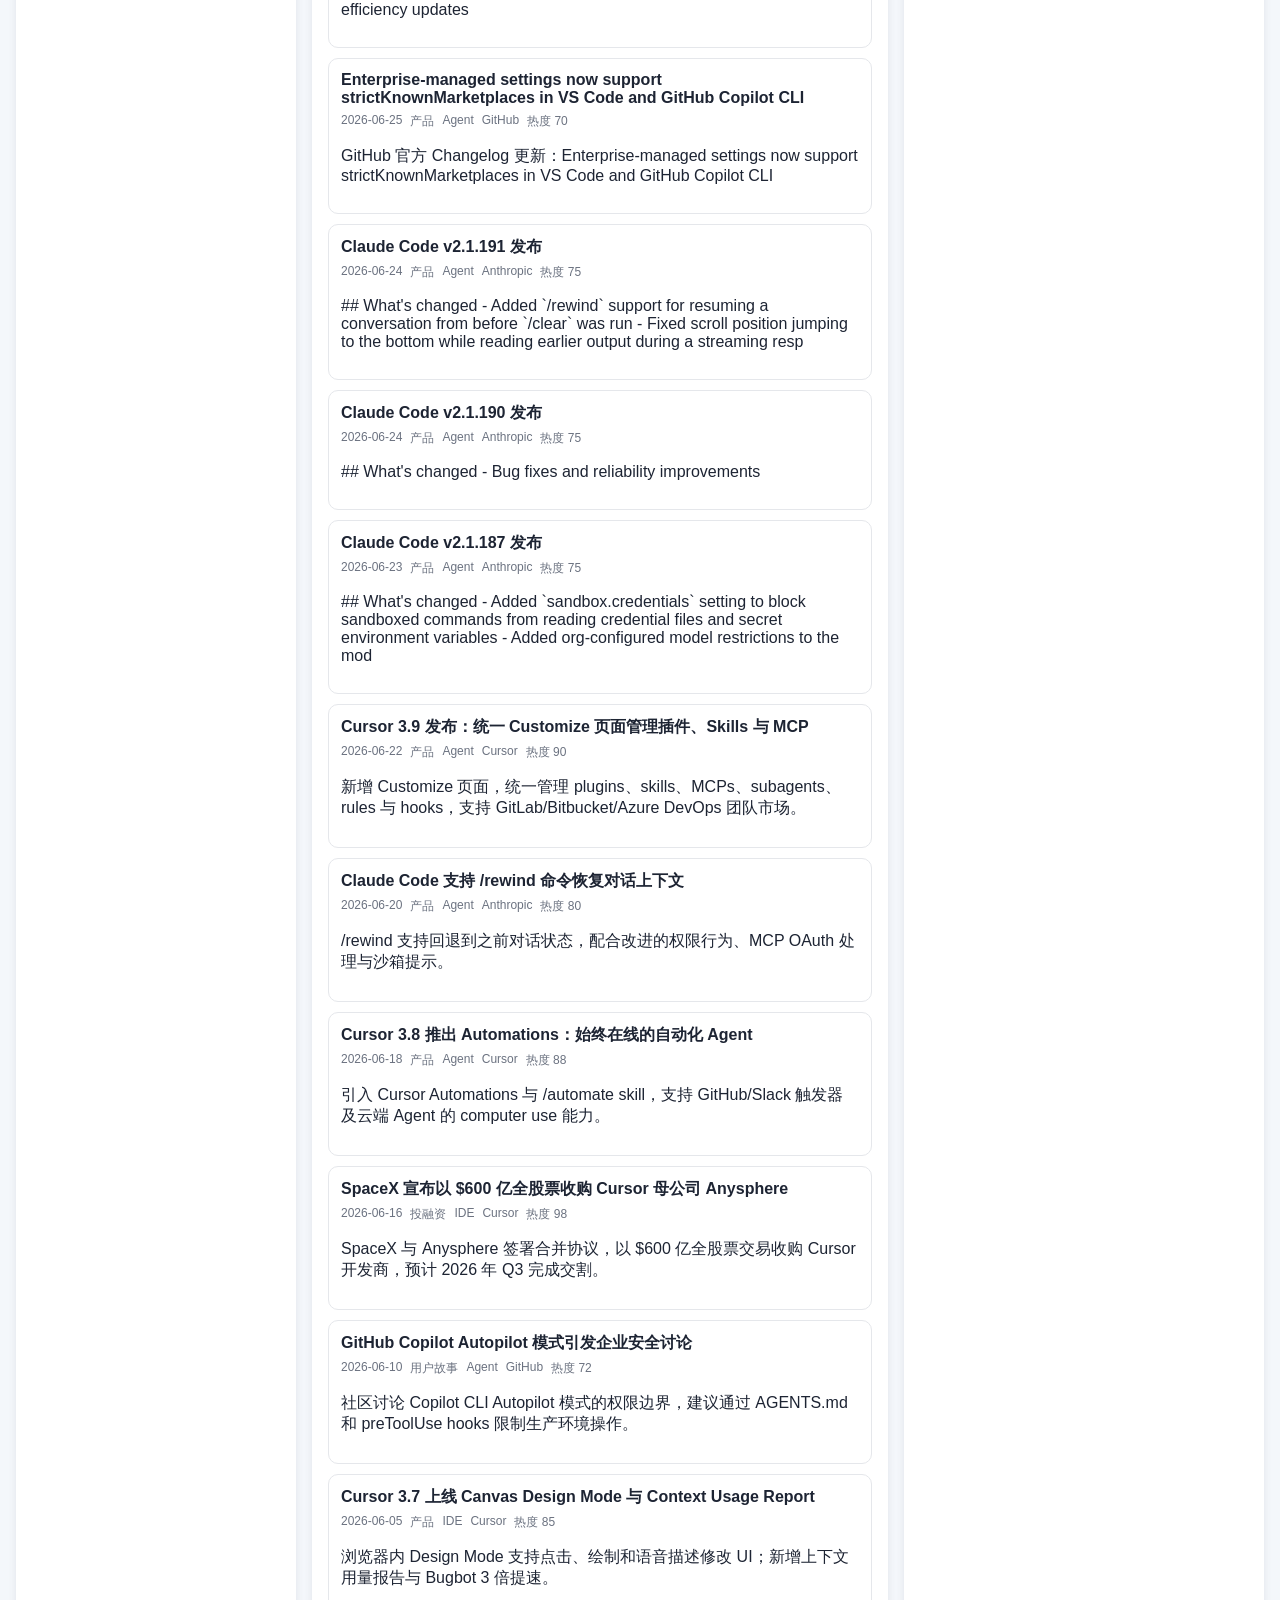
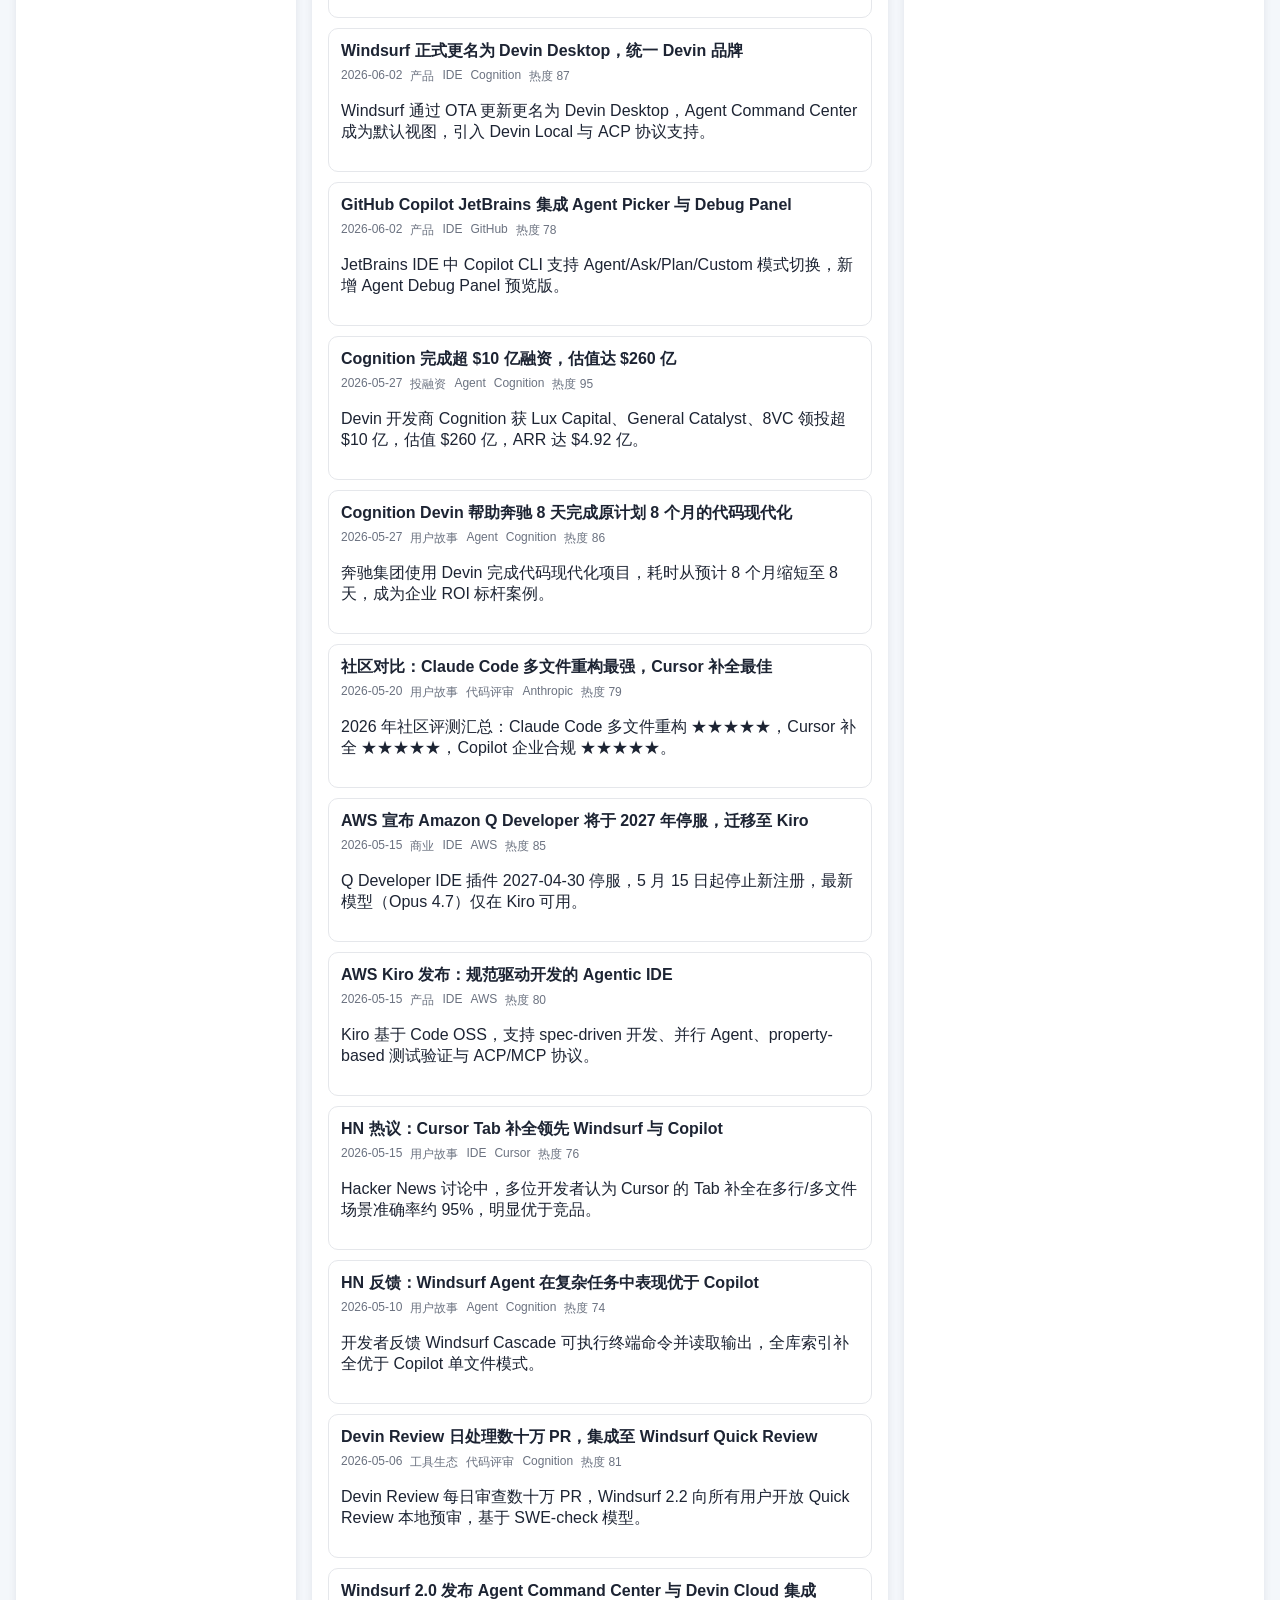
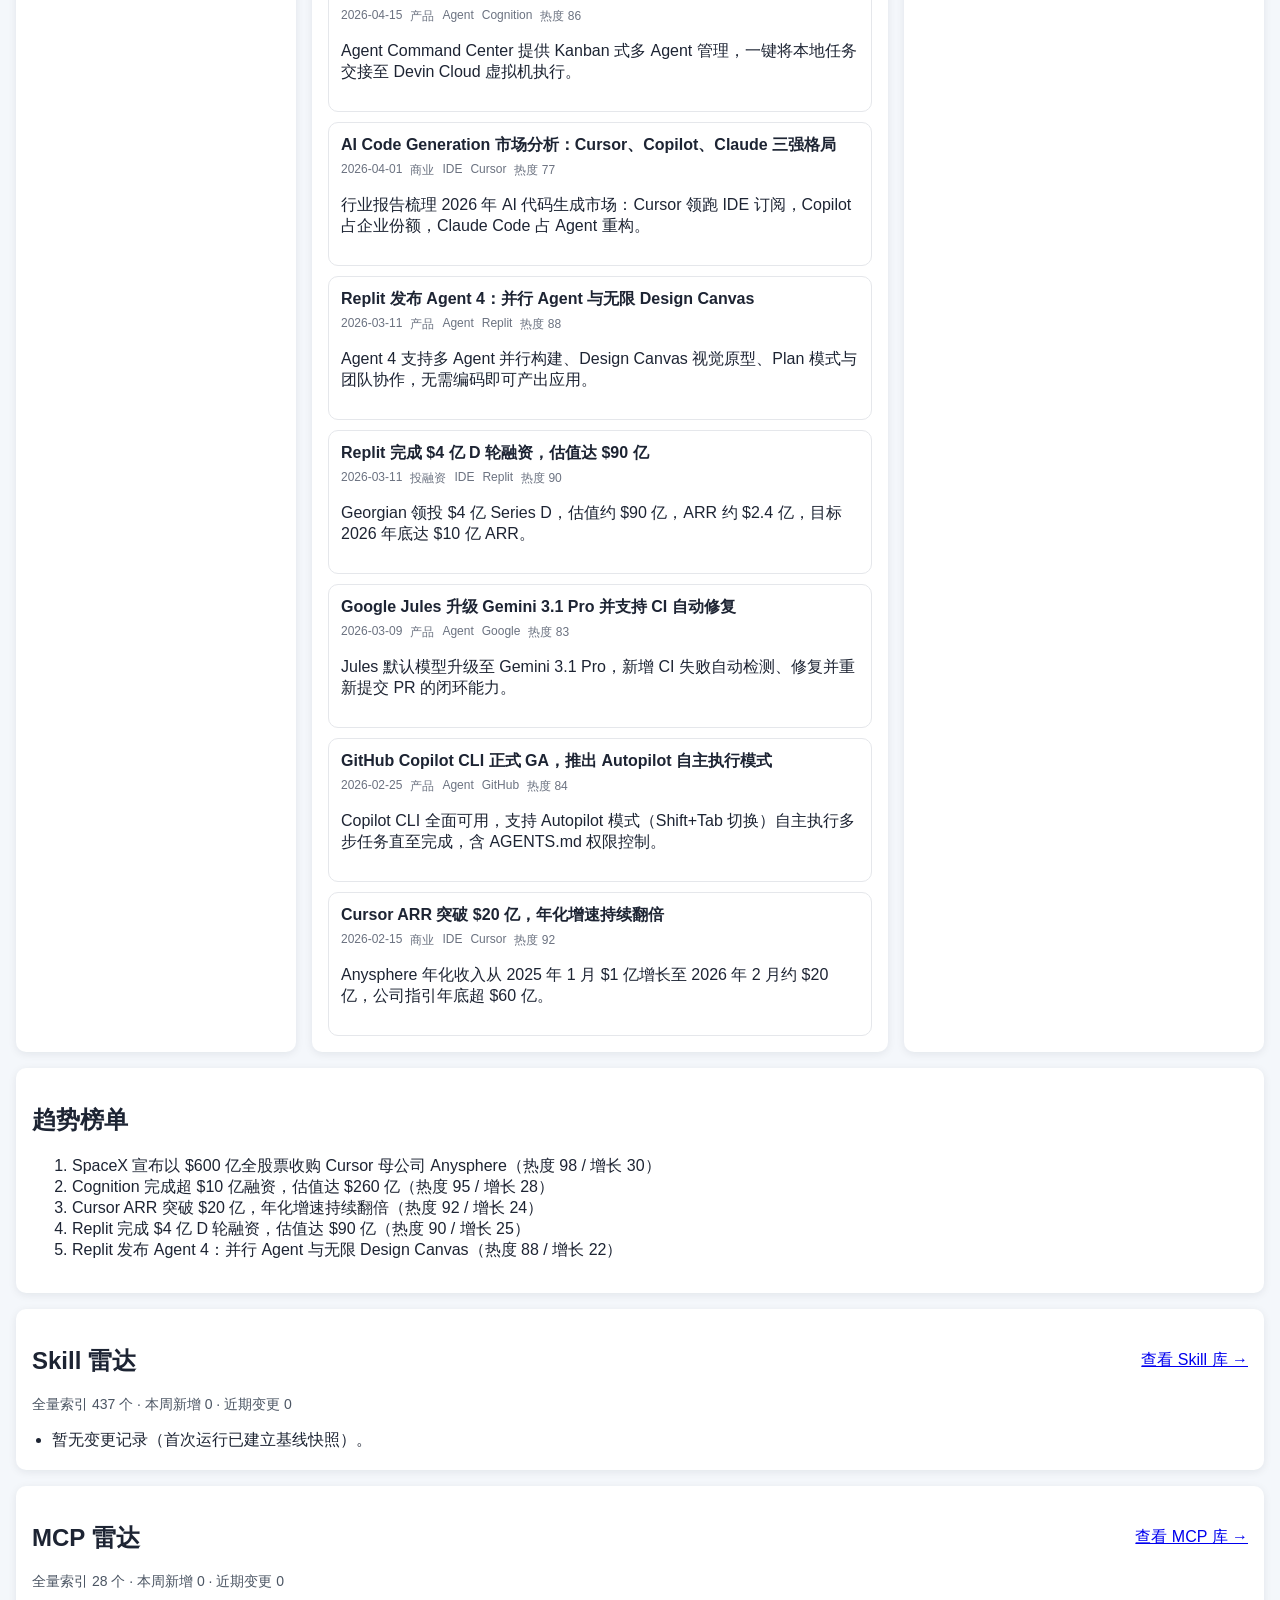
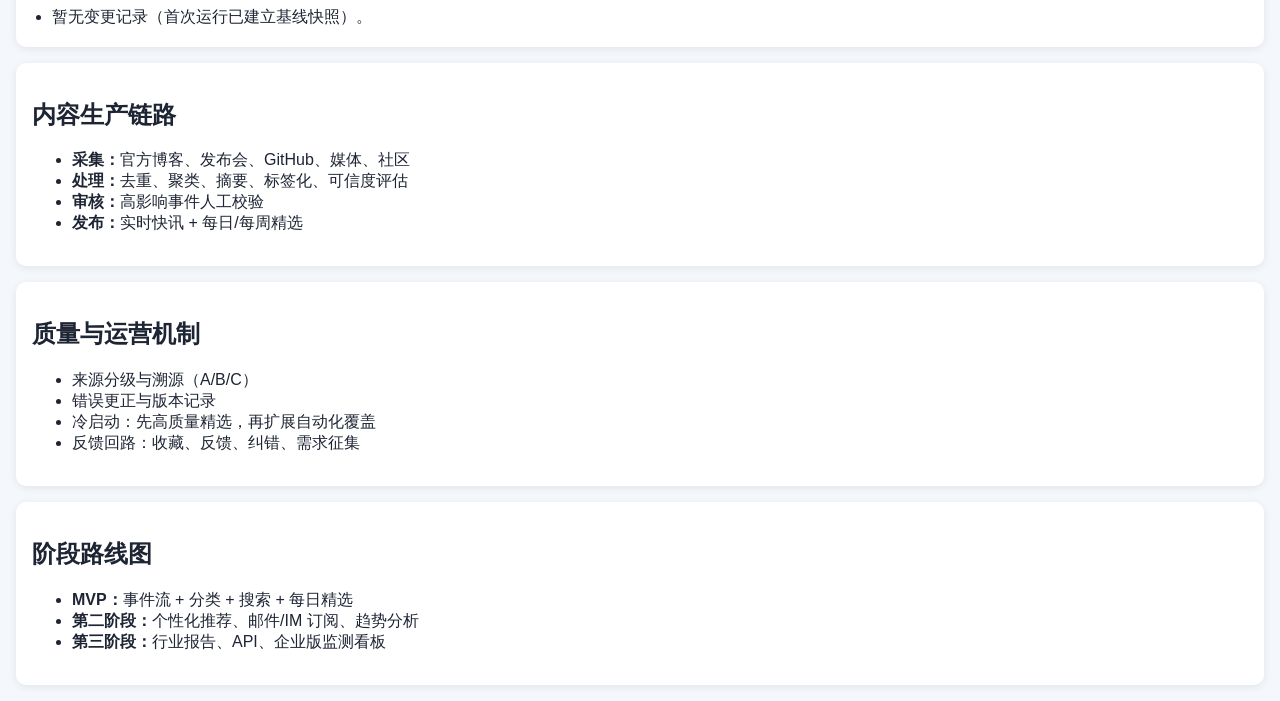
==== commit 2ec4a5f9: "feat: 新增最佳实践门户 Tab 与每 3 天自动采集 - 顶栏导航增加「最佳实践」入口（全站 5 页同步） - 新增 best-practices 页面：按 8 个主题 × 7 个竞品筛选展示 " ====
--- a/index.html
+++ b/index.html
@@ -17,6 +17,7 @@
           <a class="nav-link active" href="./index.html" aria-current="page">门户首页</a>
           <a class="nav-link" href="./evolution.html">竞品演进</a>
           <a class="nav-link" href="./skills.html">Skill 库</a>
+          <a class="nav-link" href="./mcp.html">MCP 库</a>
           <a class="nav-link" href="./best-practices.html">最佳实践</a>
         </nav>
       </div>
@@ -85,6 +86,22 @@
       <ol id="trendList"></ol>
     </section>
 
+    <section class="panel skill-radar-home" id="skillRadarHome">
+      <div class="section-title">
+        <h2>Skill 雷达</h2>
+        <a href="./skills.html">查看 Skill 库 →</a>
+      </div>
+      <ul id="skillRadarList" class="skill-radar-list"></ul>
+    </section>
+
+    <section class="panel mcp-radar-home" id="mcpRadarHome">
+      <div class="section-title">
+        <h2>MCP 雷达</h2>
+        <a href="./mcp.html">查看 MCP 库 →</a>
+      </div>
+      <ul id="mcpRadarList" class="mcp-radar-list"></ul>
+    </section>
+
     <section class="panel process">
       <h2>内容生产链路</h2>
       <ul>
@@ -114,6 +131,6 @@
       </ul>
     </section>
 
-    <script src="./app.js?v=2"></script>
+    <script src="./app.js?v=4"></script>
   </body>
 </html>
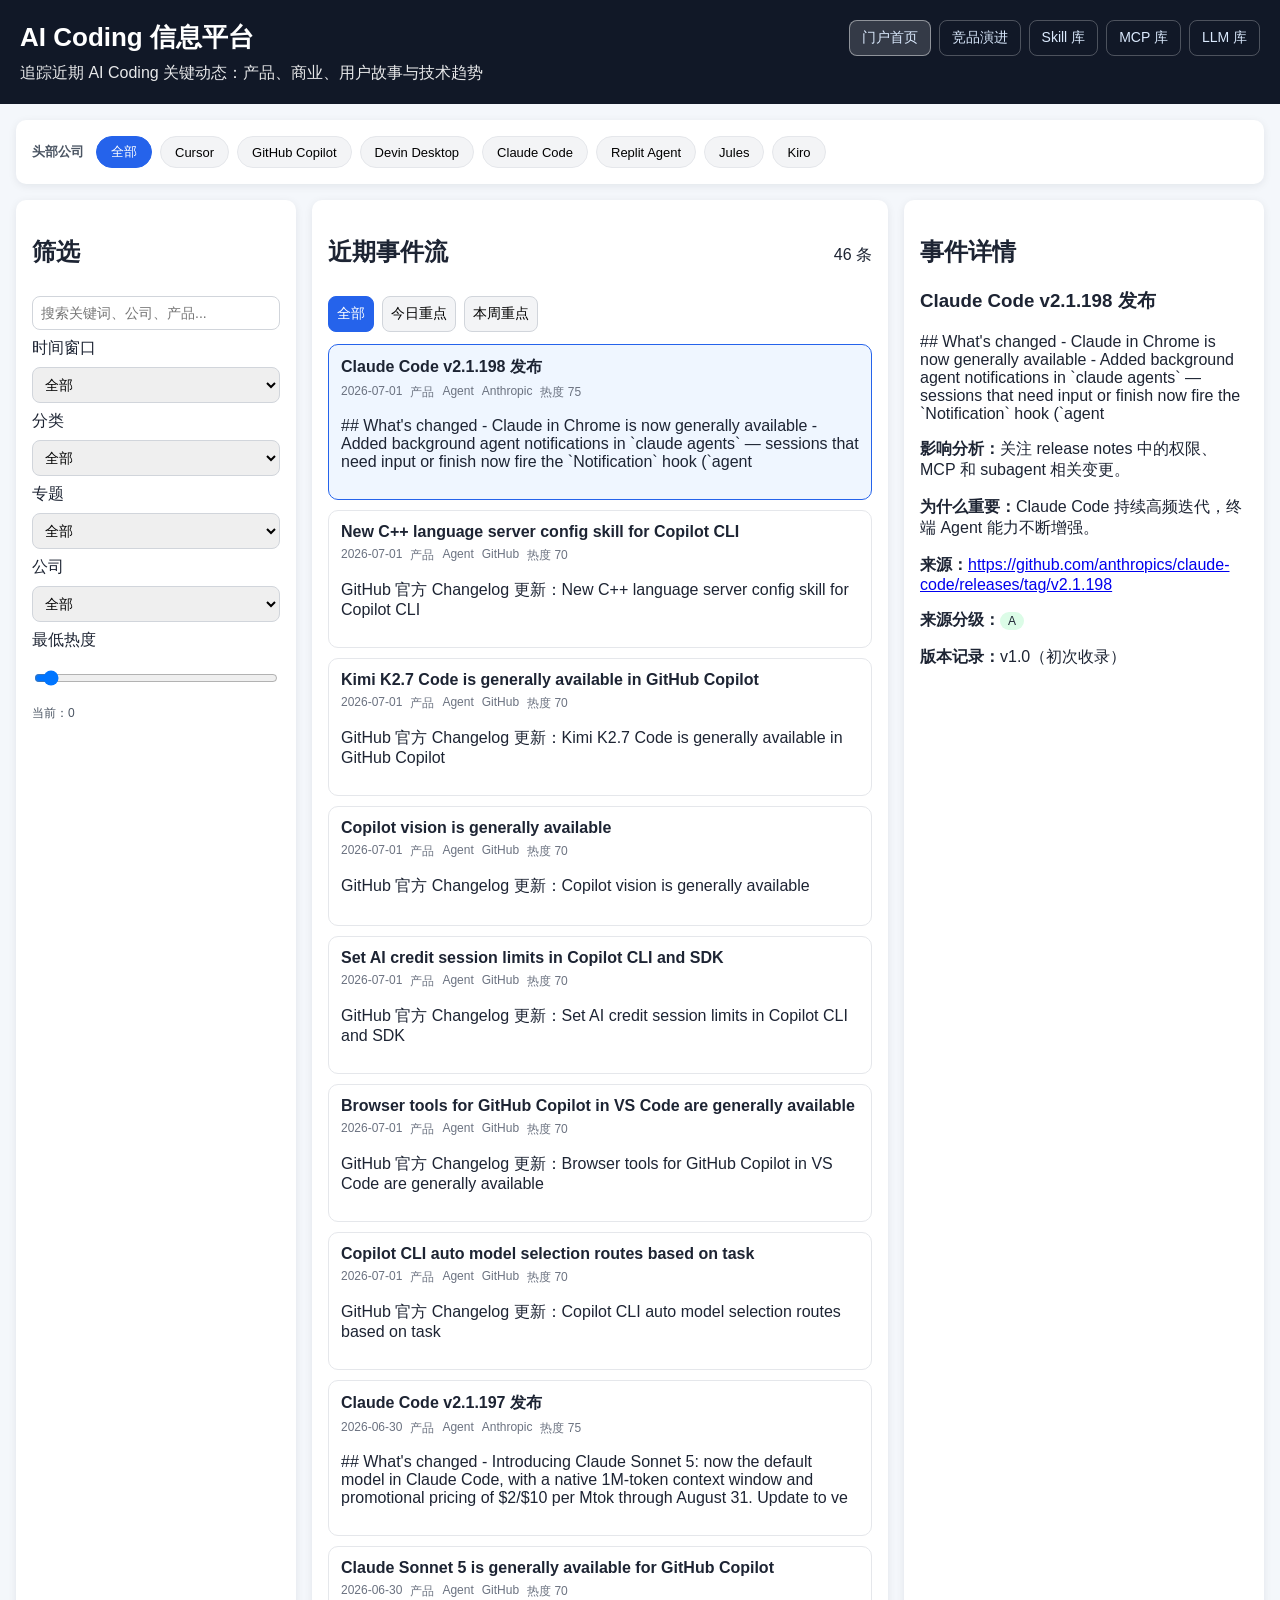
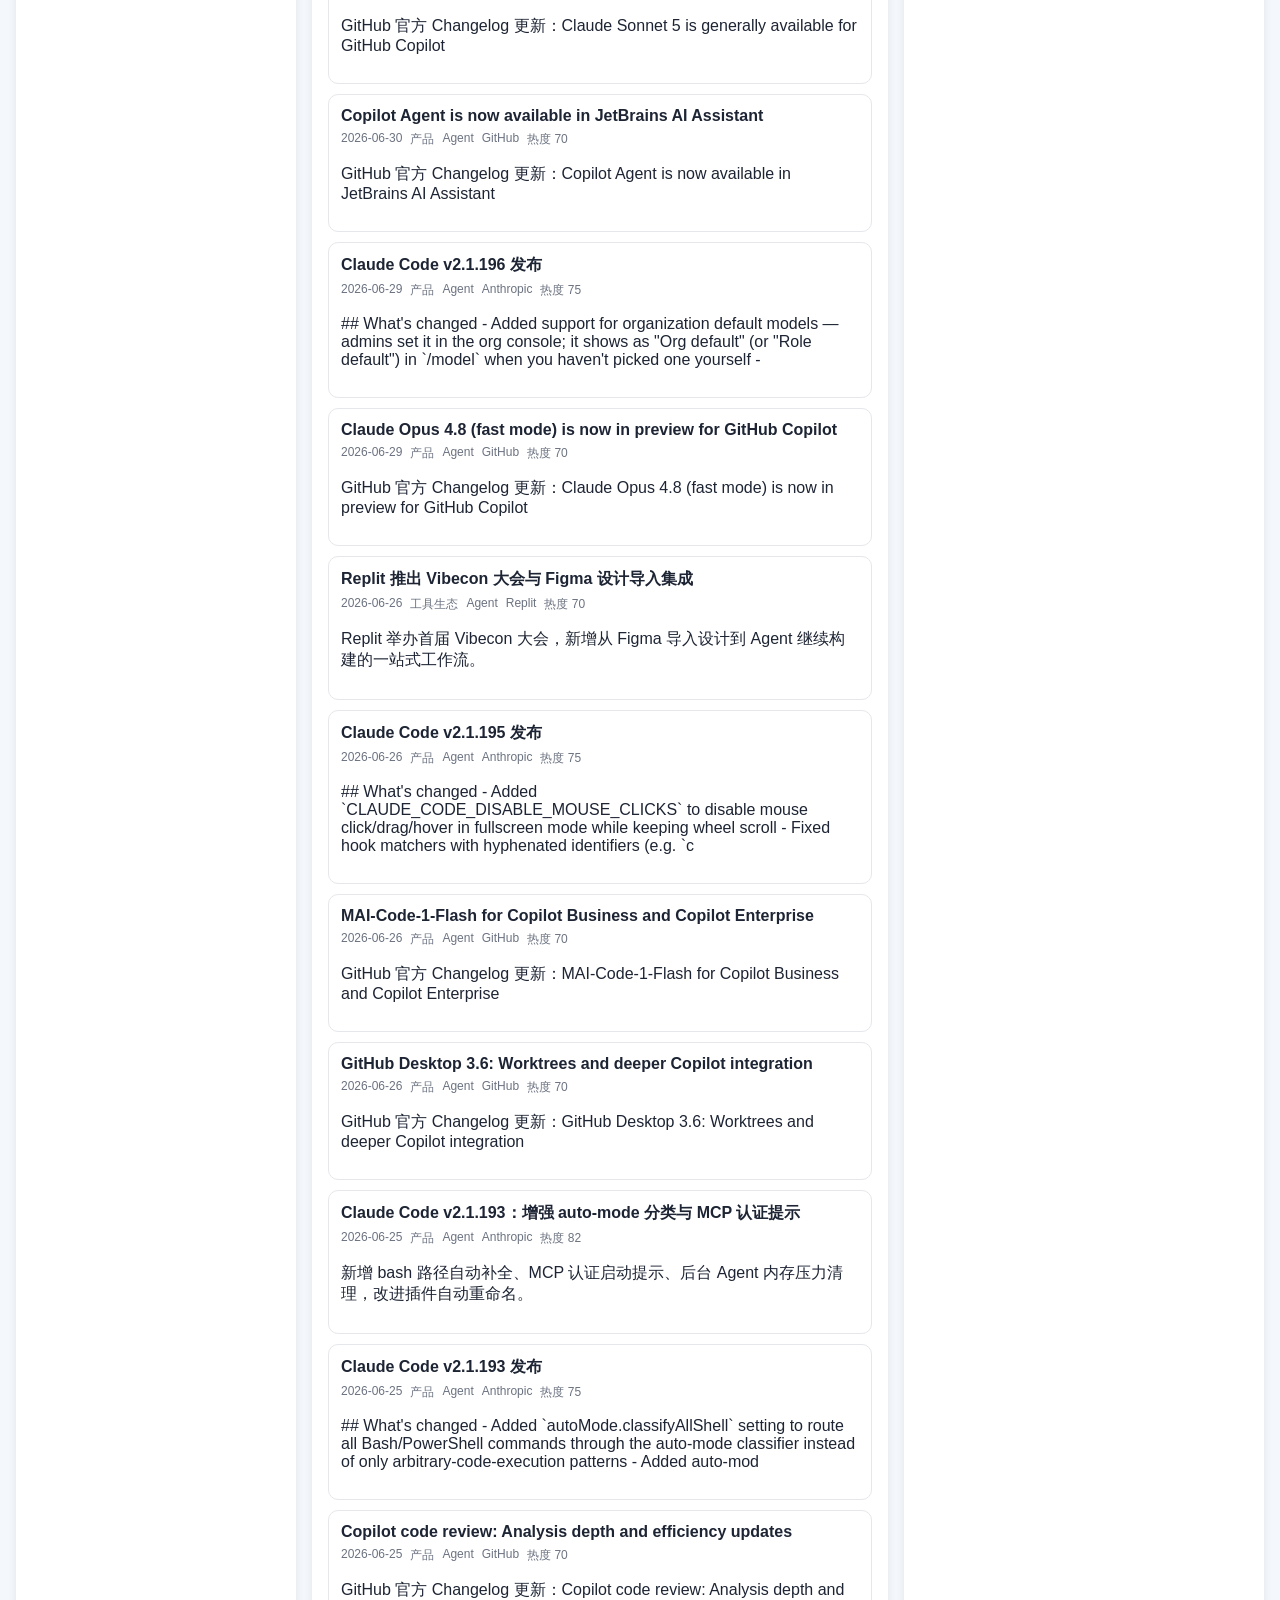
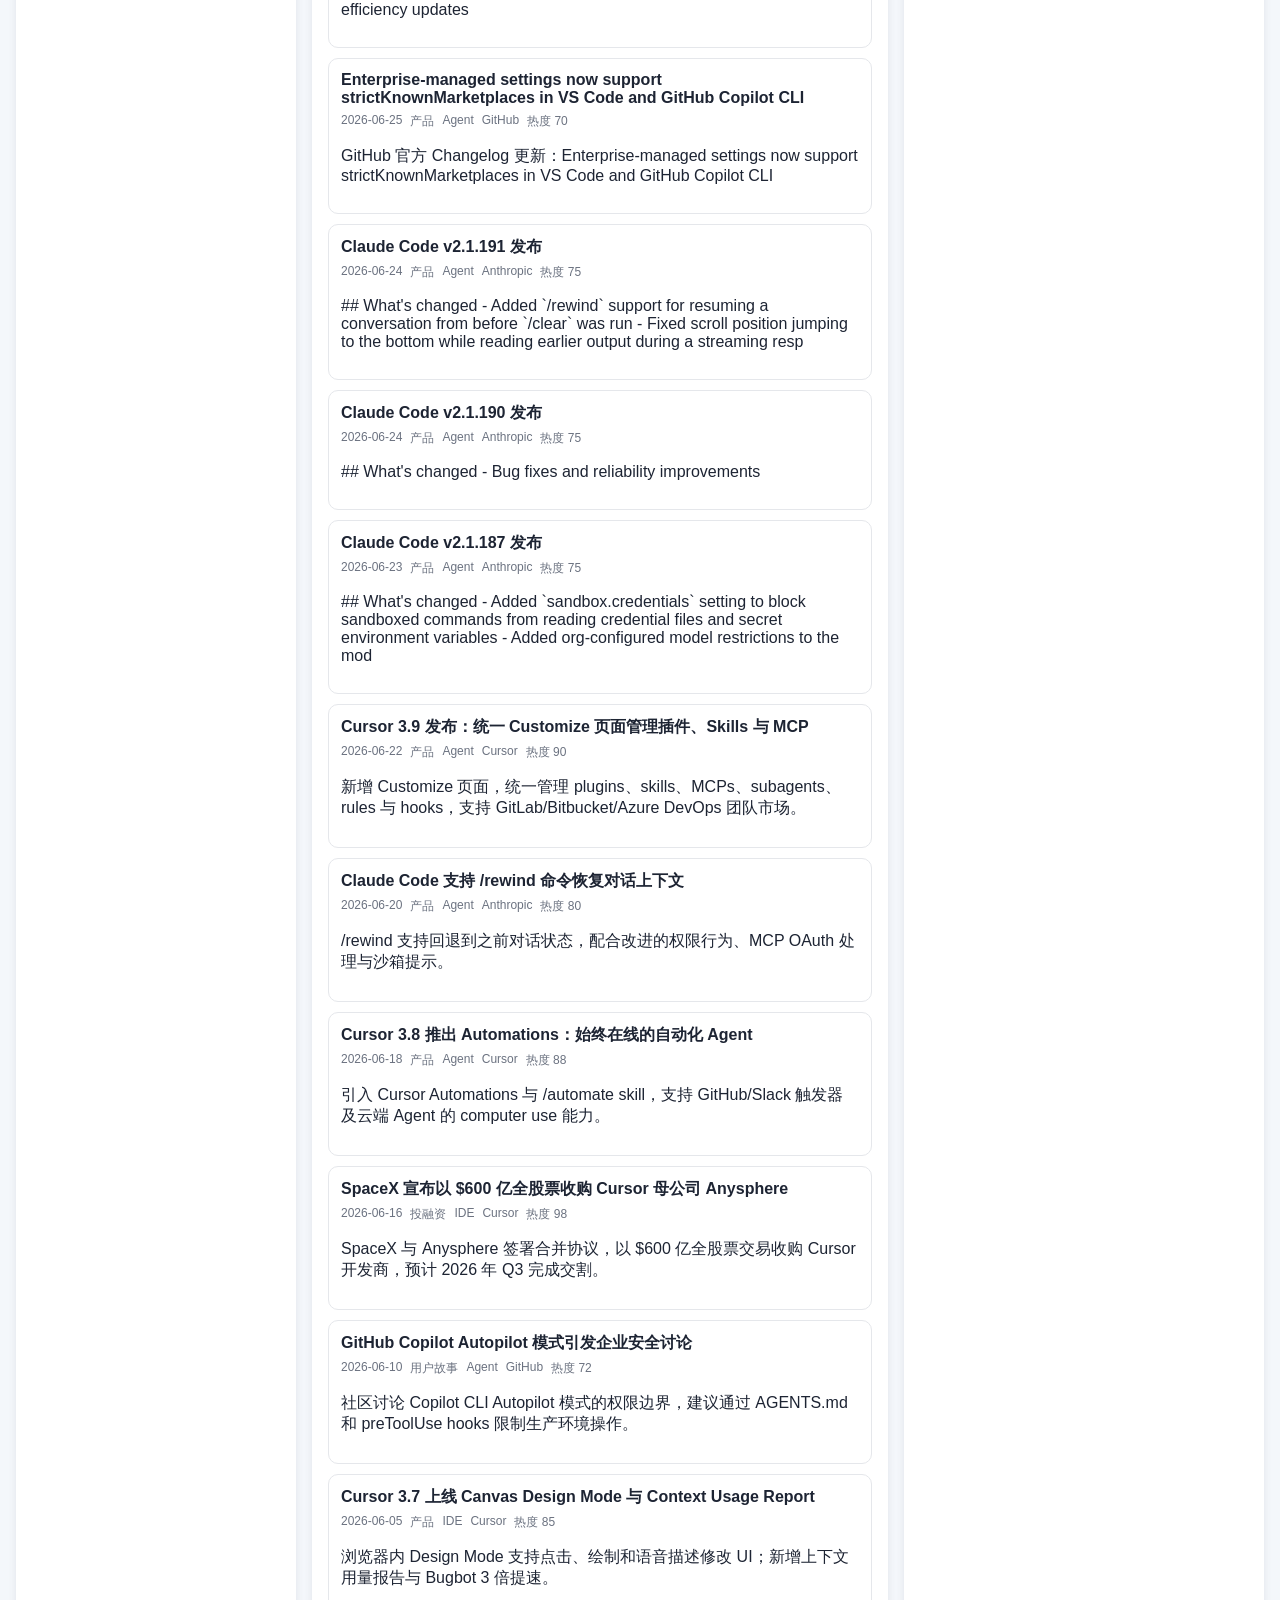
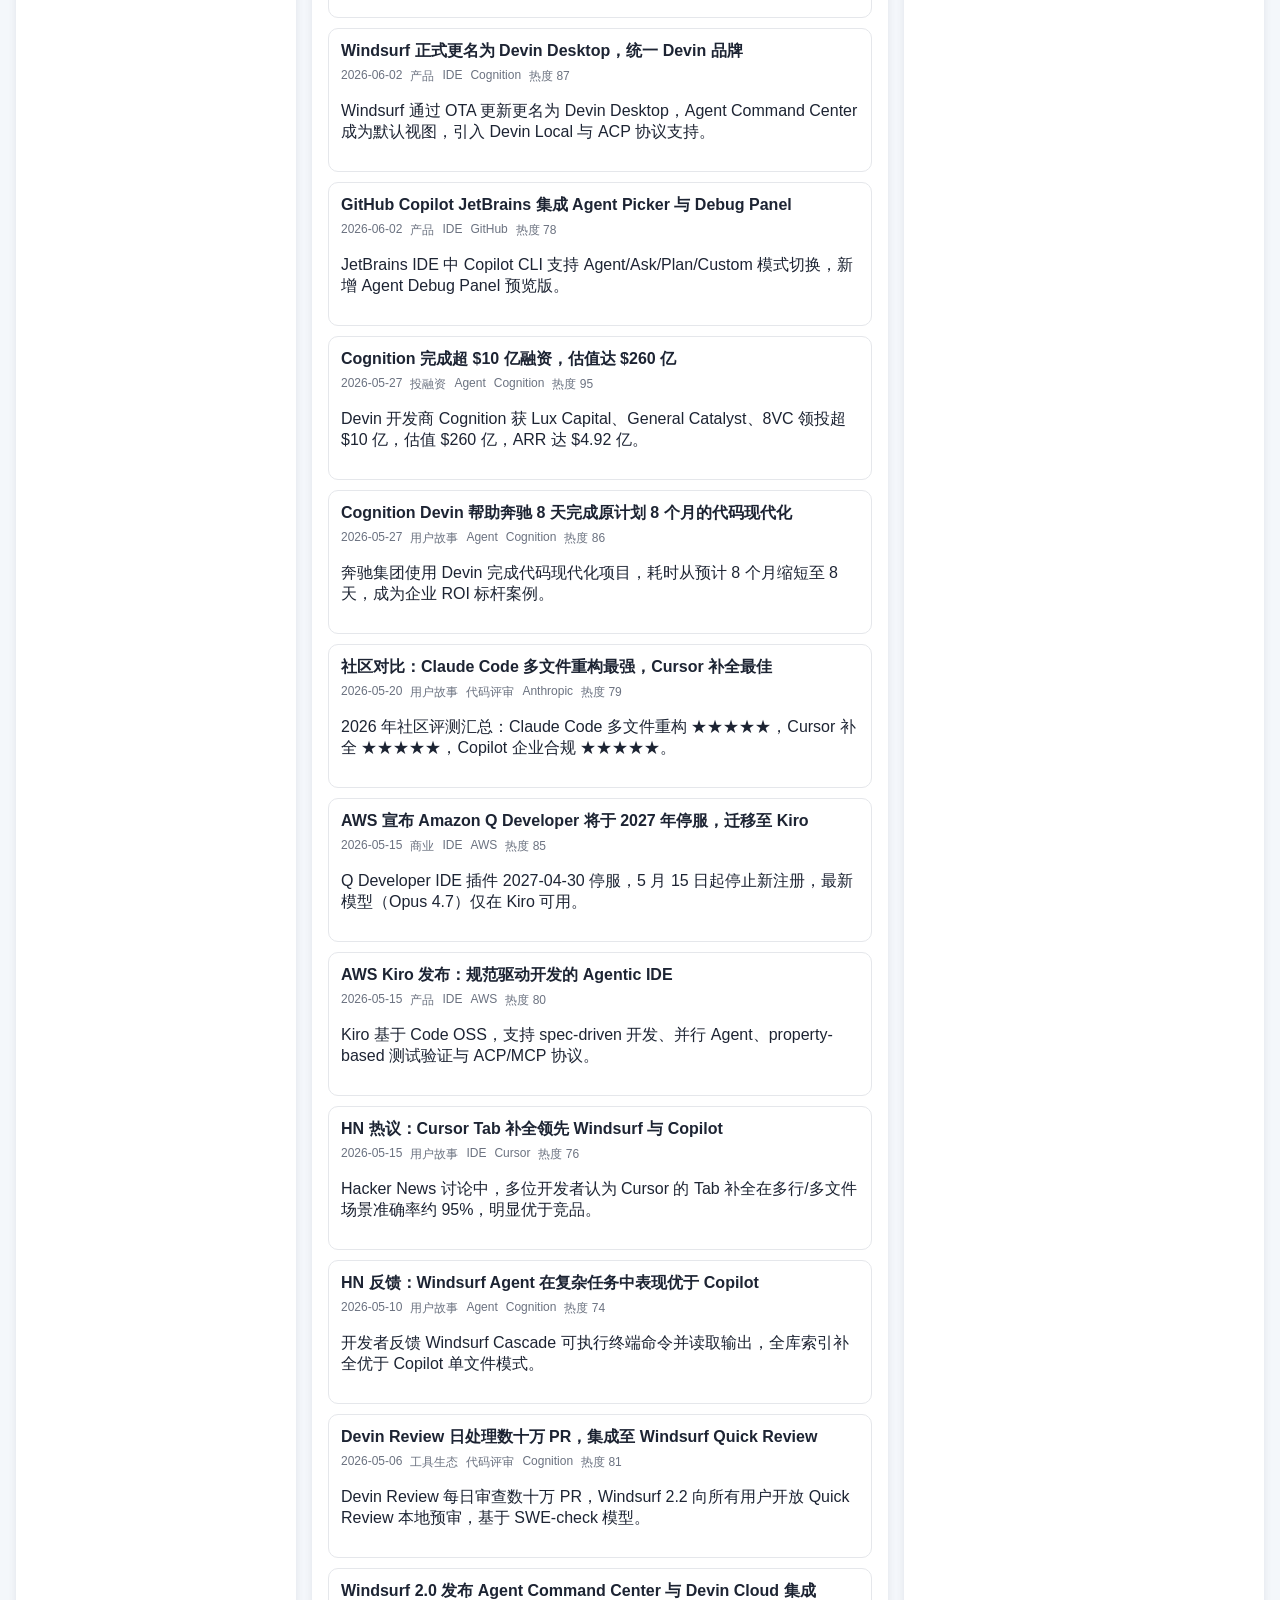
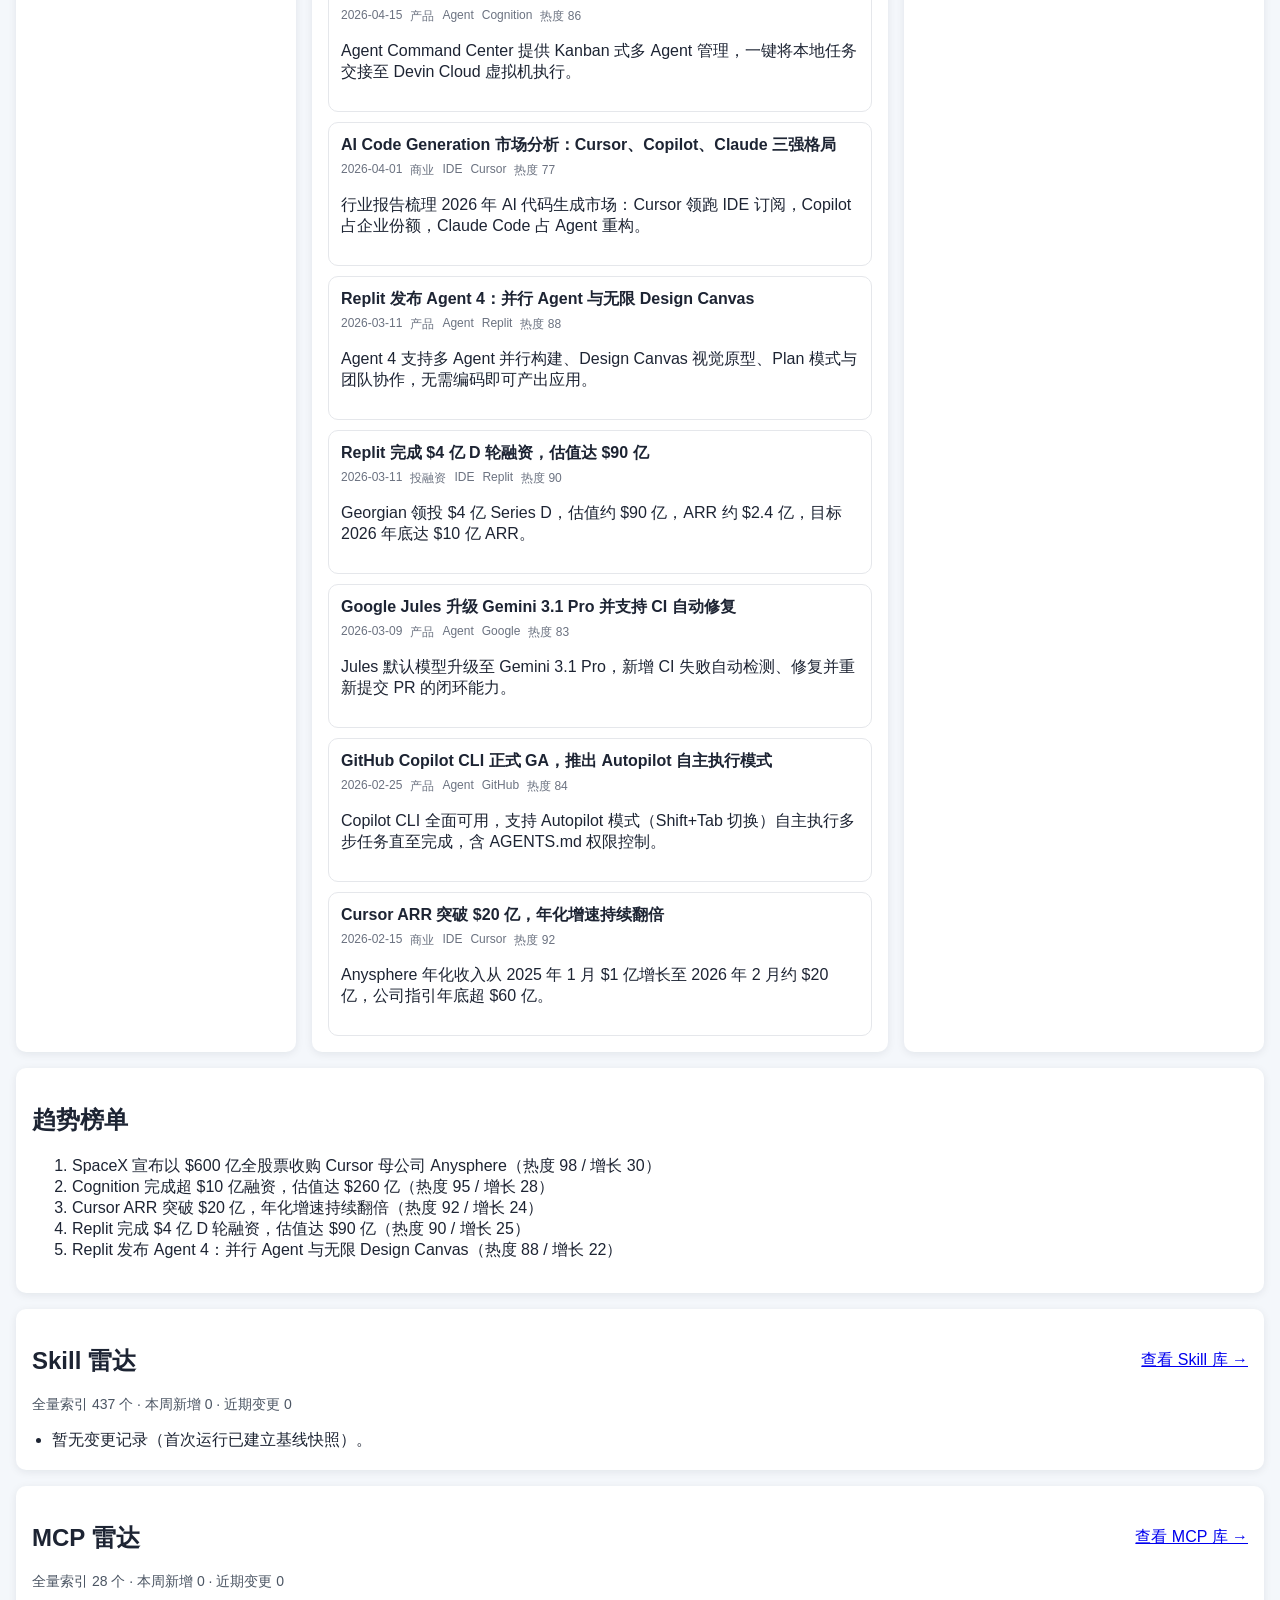
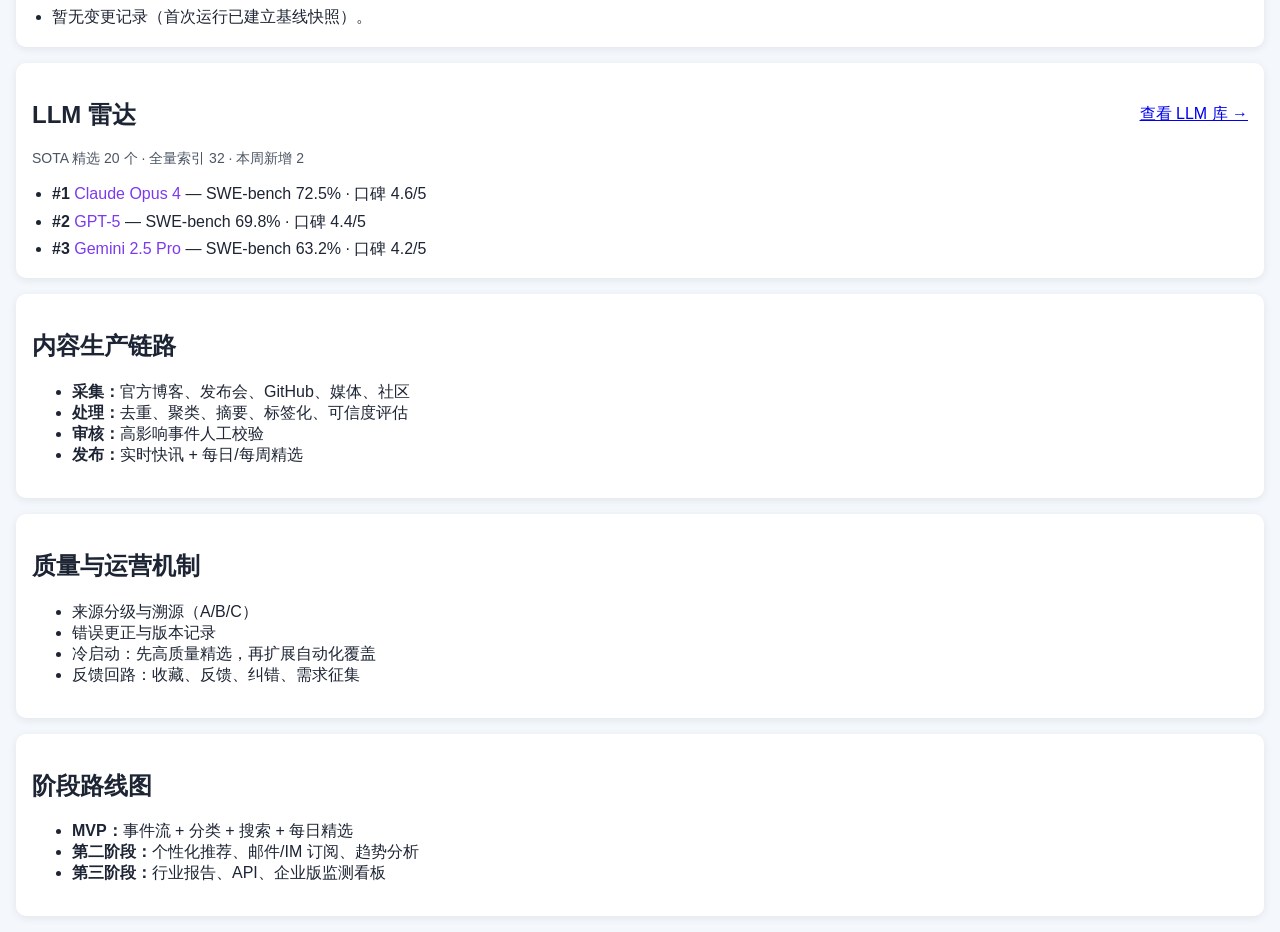
==== commit c4fe047d: "feat: add LLM tab with SOTA benchmarks and community sentiment Introduce a new LLM library page alon" ====
--- a/index.html
+++ b/index.html
@@ -18,7 +18,7 @@
           <a class="nav-link" href="./evolution.html">竞品演进</a>
           <a class="nav-link" href="./skills.html">Skill 库</a>
           <a class="nav-link" href="./mcp.html">MCP 库</a>
-          <a class="nav-link" href="./best-practices.html">最佳实践</a>
+          <a class="nav-link" href="./llm.html">LLM 库</a>
         </nav>
       </div>
     </header>
@@ -102,6 +102,14 @@
       <ul id="mcpRadarList" class="mcp-radar-list"></ul>
     </section>
 
+    <section class="panel llm-radar-home" id="llmRadarHome">
+      <div class="section-title">
+        <h2>LLM 雷达</h2>
+        <a href="./llm.html">查看 LLM 库 →</a>
+      </div>
+      <ul id="llmRadarList" class="llm-radar-list"></ul>
+    </section>
+
     <section class="panel process">
       <h2>内容生产链路</h2>
       <ul>
@@ -131,6 +139,6 @@
       </ul>
     </section>
 
-    <script src="./app.js?v=4"></script>
+    <script src="./app.js?v=5"></script>
   </body>
 </html>
--- a/styles.css
+++ b/styles.css
@@ -221,12 +221,14 @@
 .quality,
 .roadmap,
 .skill-radar-home,
-.mcp-radar-home {
+.mcp-radar-home,
+.llm-radar-home {
   margin: 0 16px 16px;
 }
 
 .skill-radar-home .section-title,
-.mcp-radar-home .section-title {
+.mcp-radar-home .section-title,
+.llm-radar-home .section-title {
   display: flex;
   align-items: center;
   justify-content: space-between;
@@ -240,16 +242,22 @@
 }
 
 .skill-radar-list,
-.mcp-radar-list {
+.mcp-radar-list,
+.llm-radar-list {
   margin: 0;
   padding-left: 20px;
   line-height: 1.7;
 }
 
 .skill-radar-list a,
-.mcp-radar-list a {
+.mcp-radar-list a,
+.llm-radar-list a {
   color: #2563eb;
   text-decoration: none;
+}
+
+.llm-radar-list a {
+  color: #7c3aed;
 }
 
 @media (max-width: 1100px) {
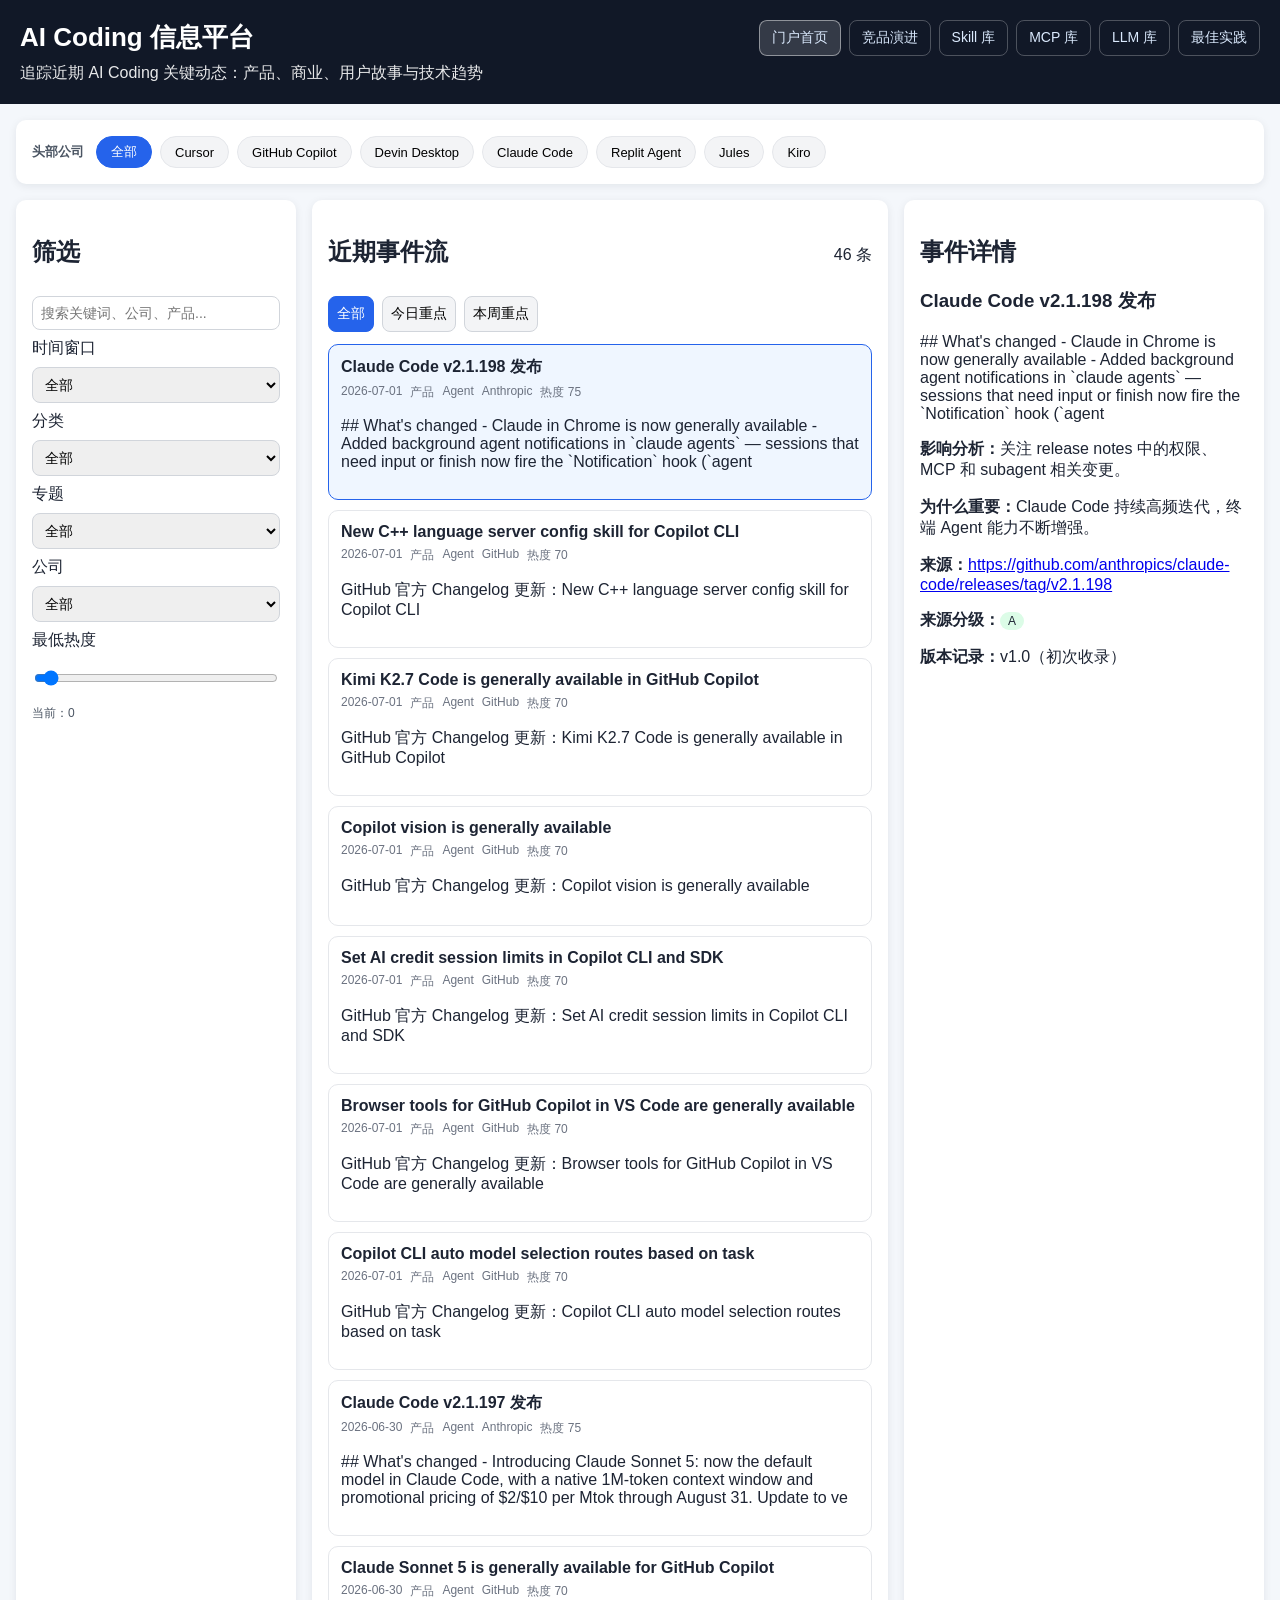
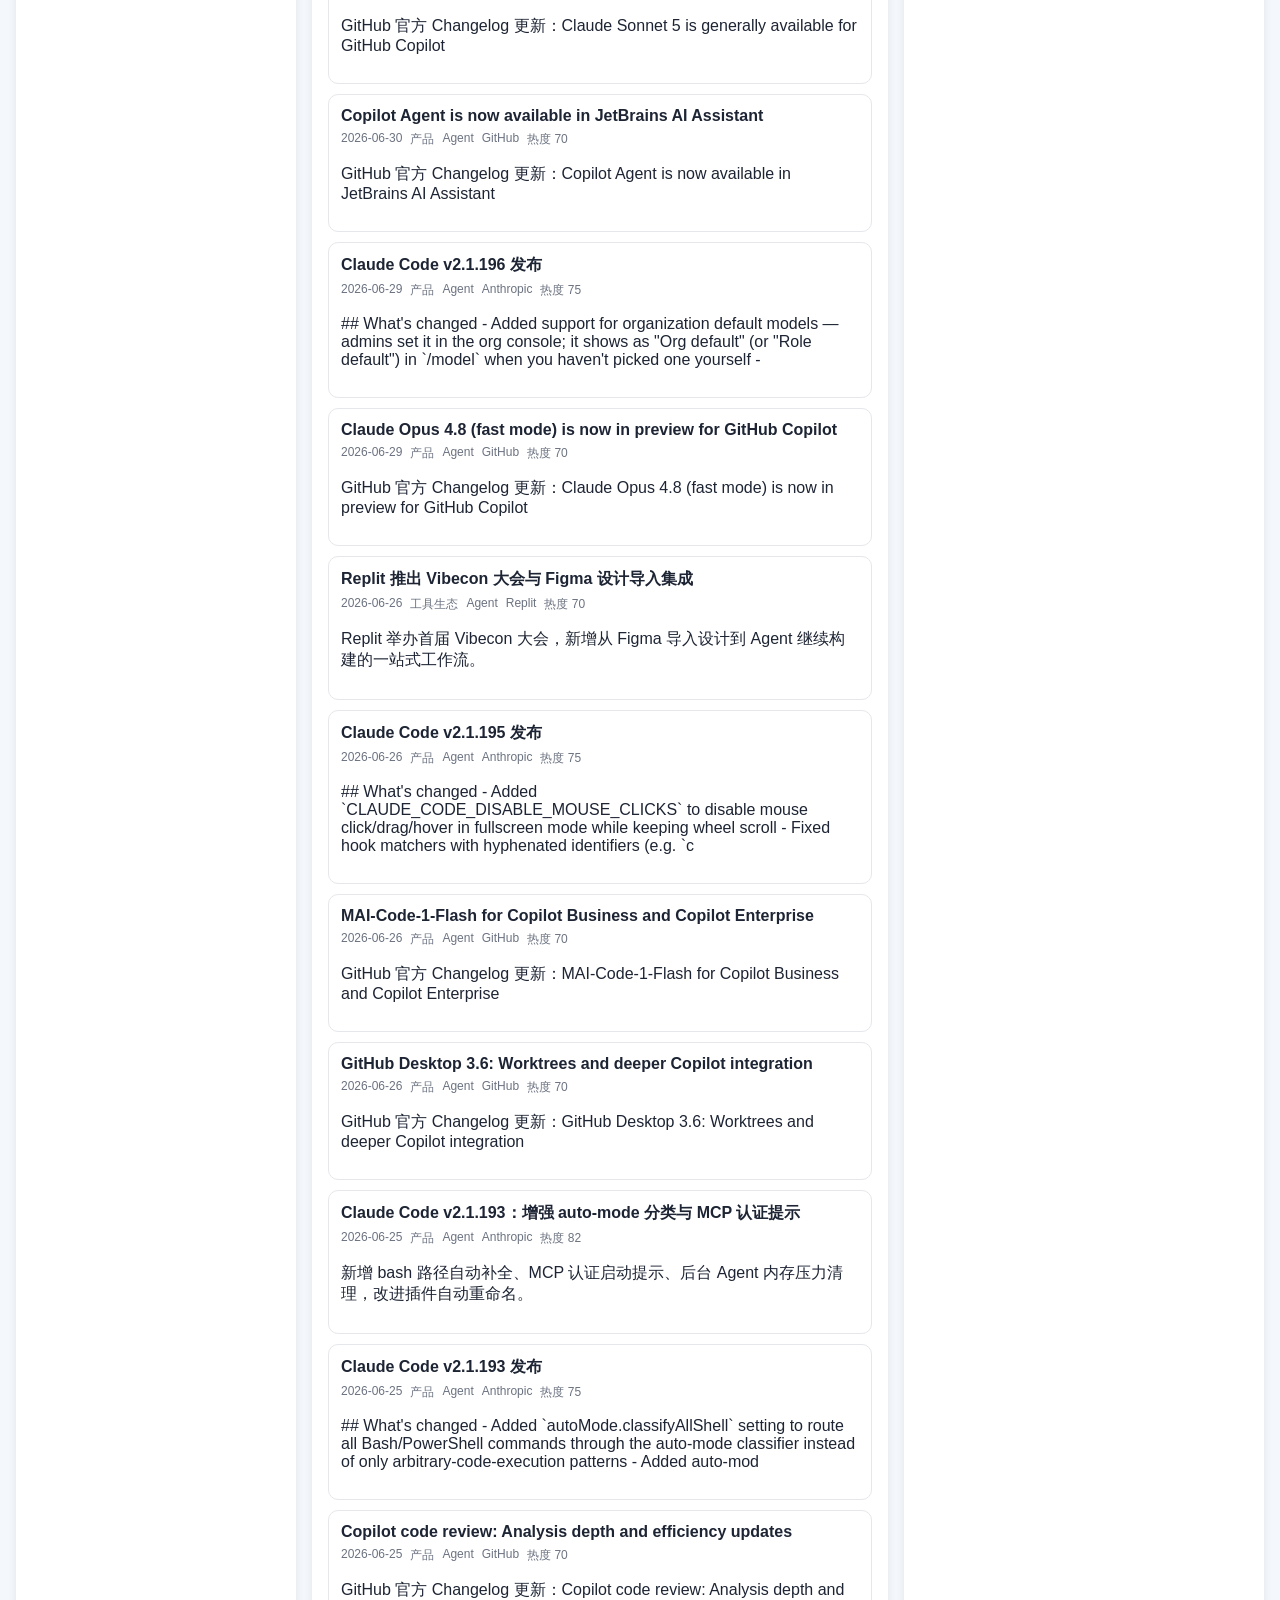
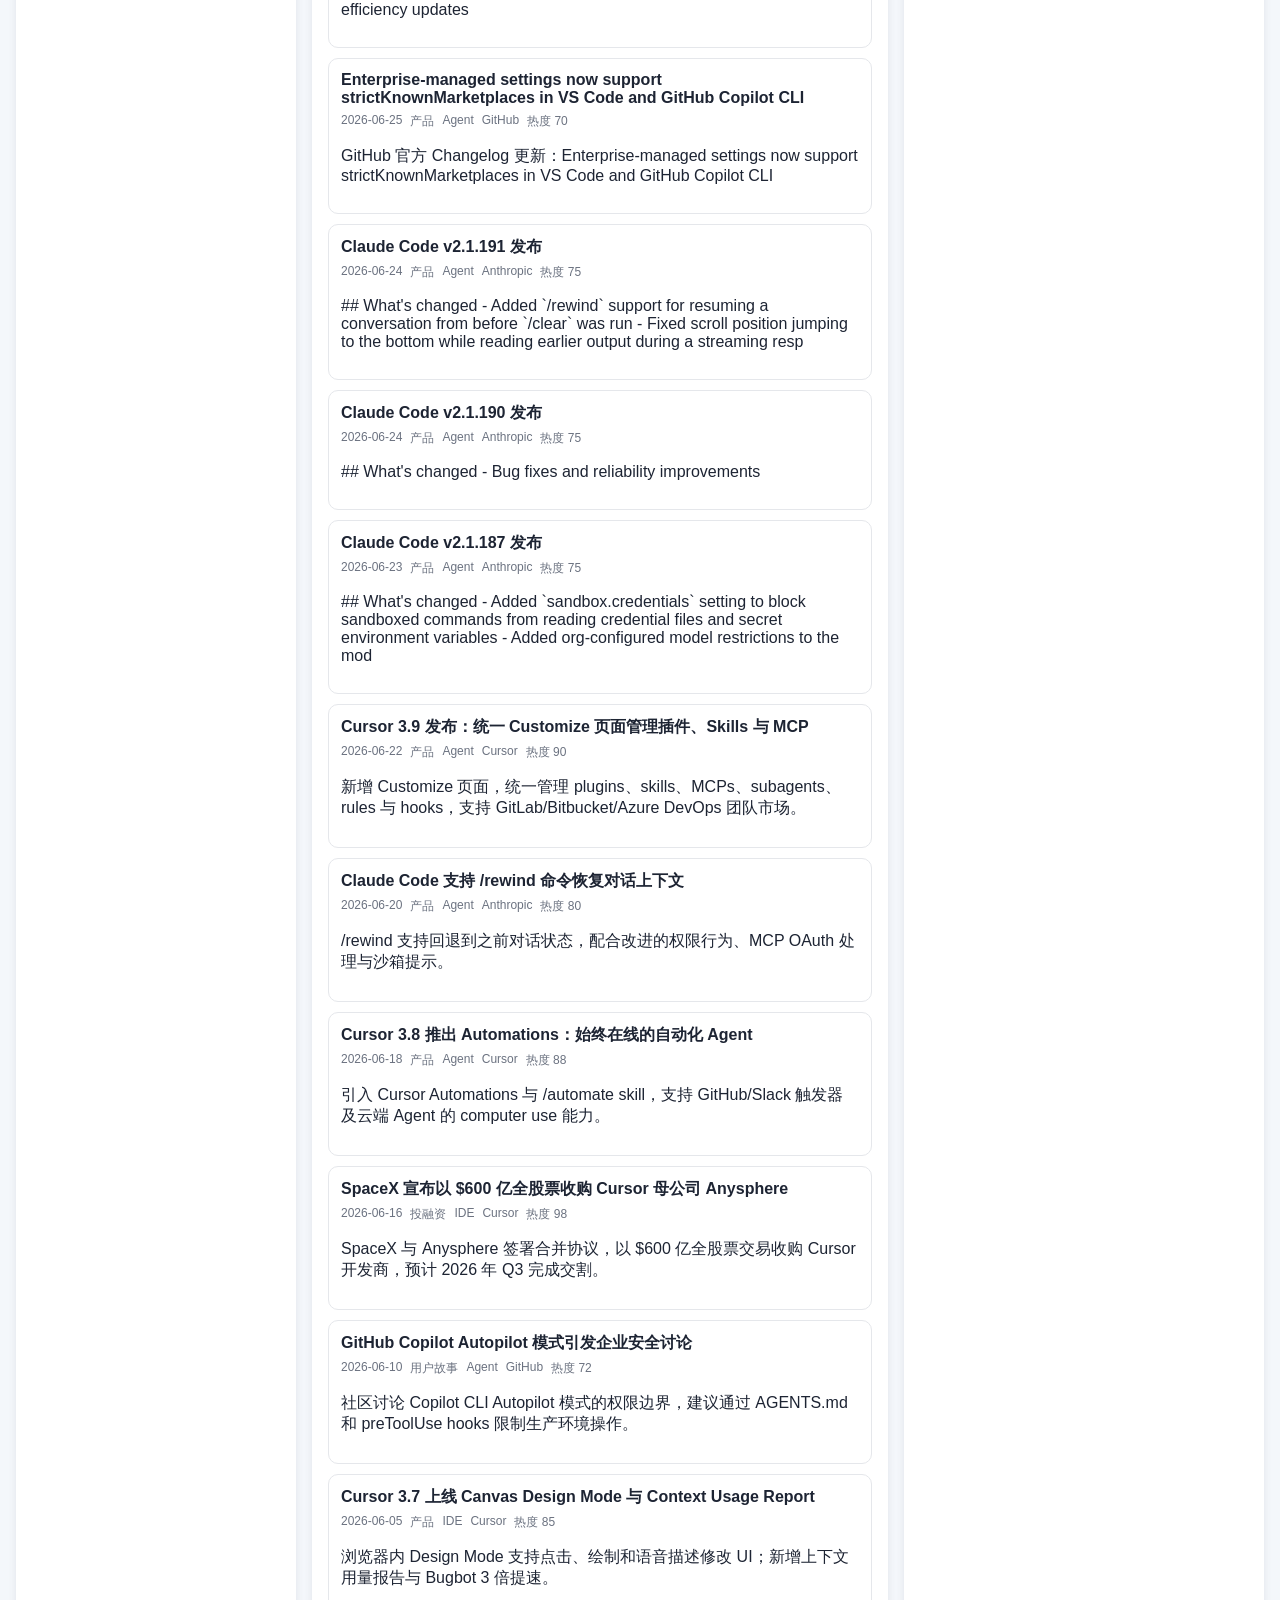
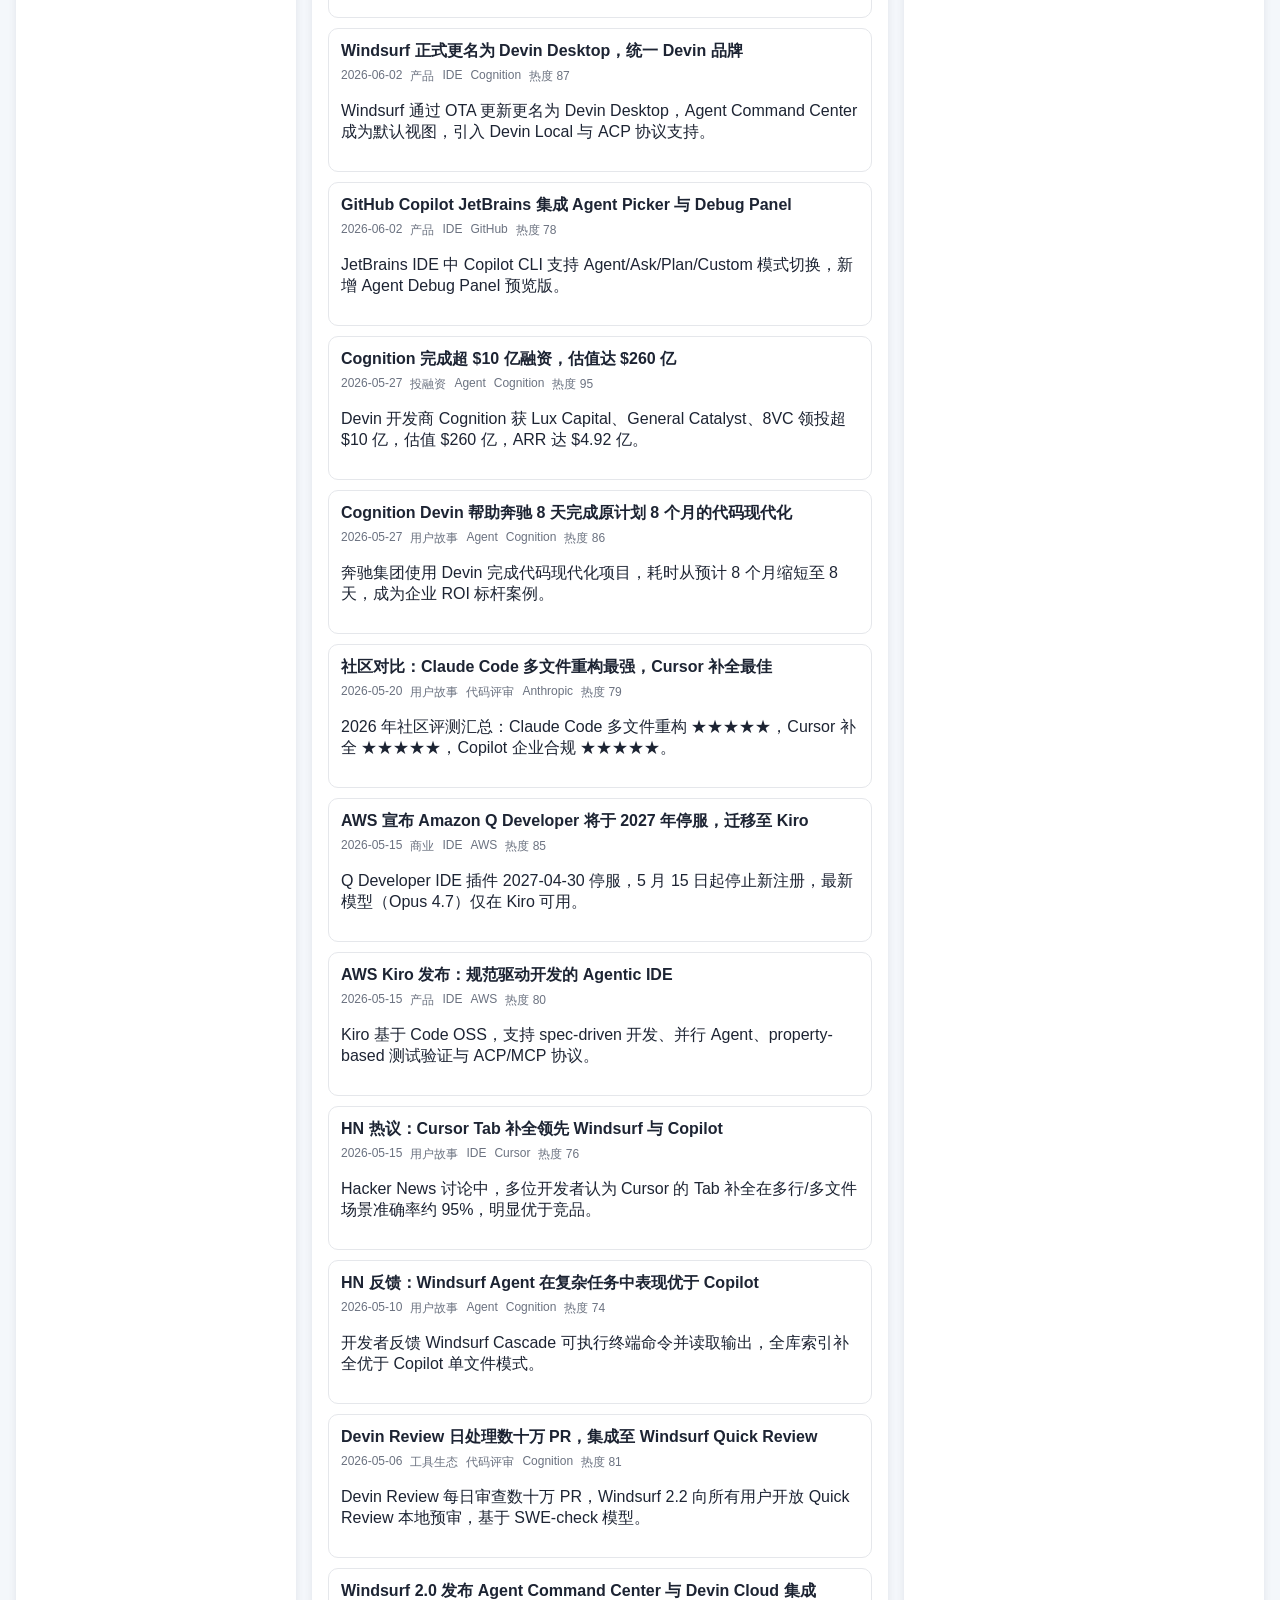
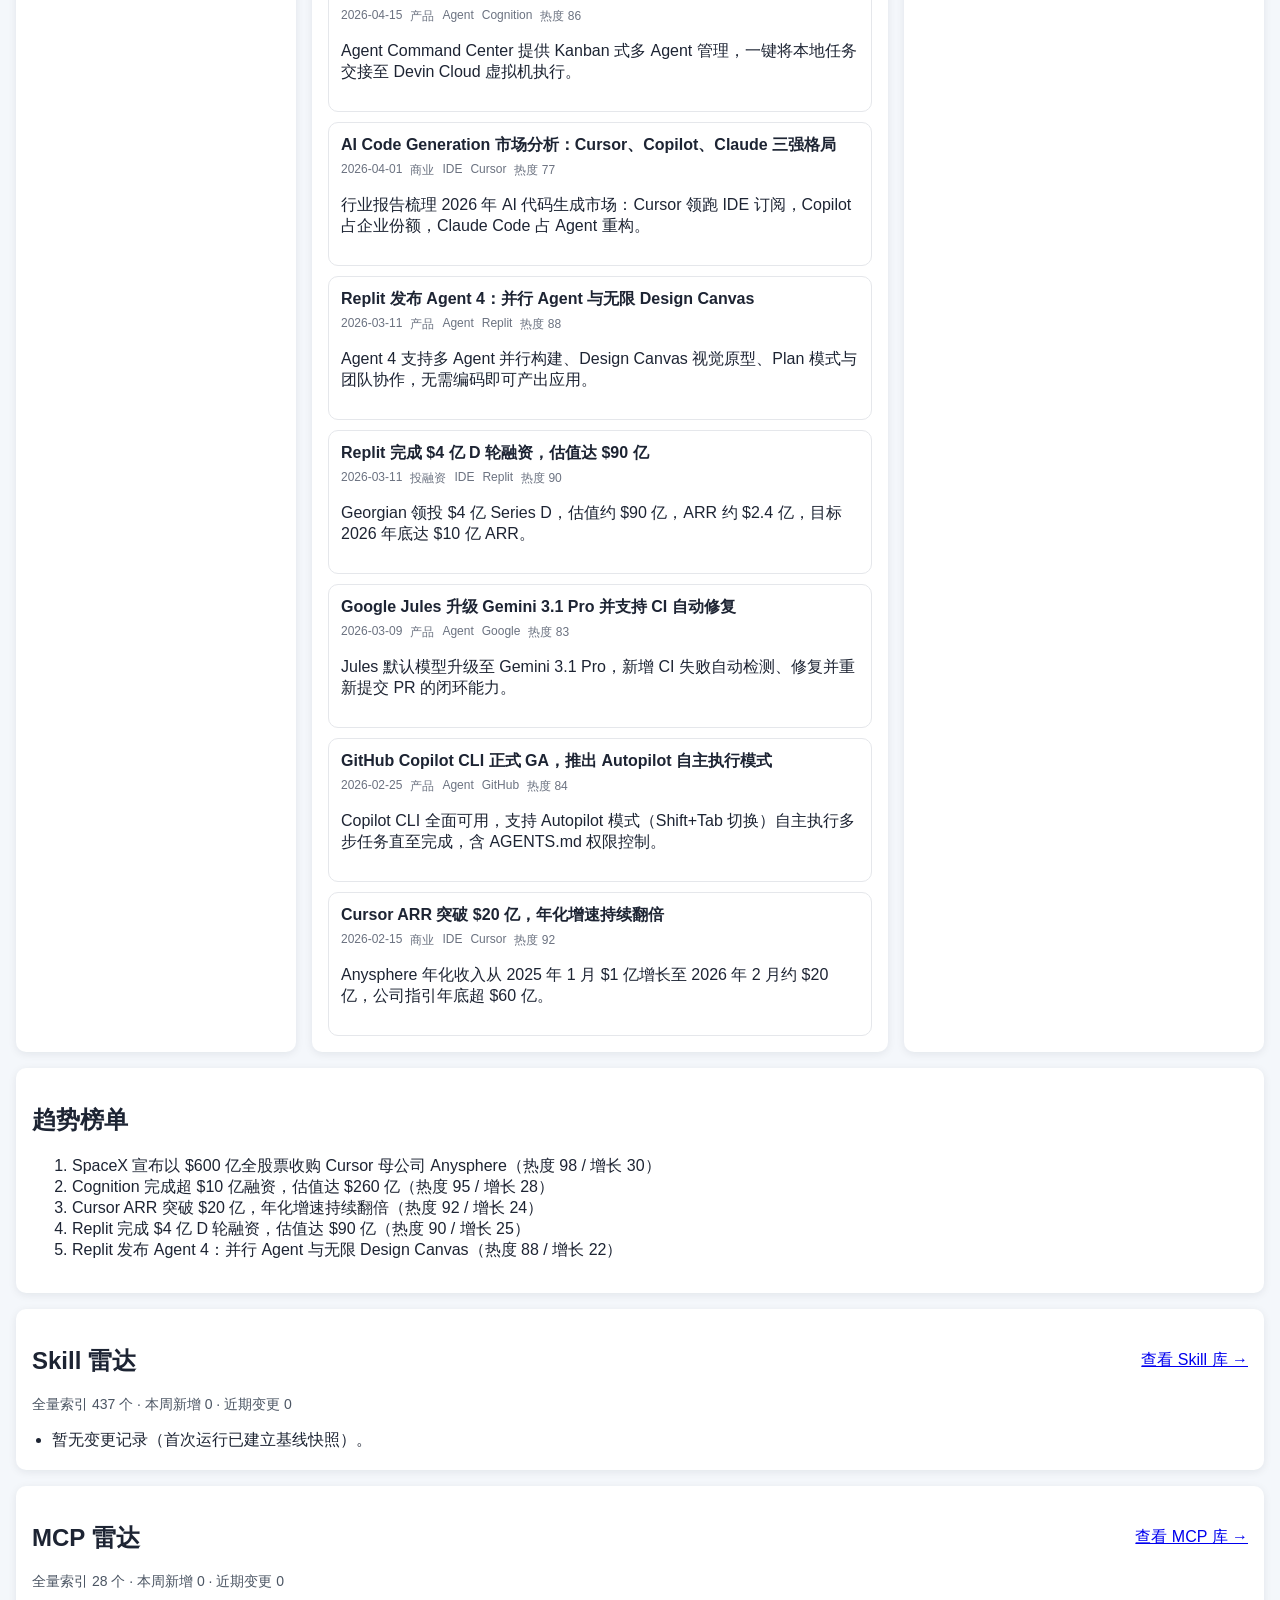
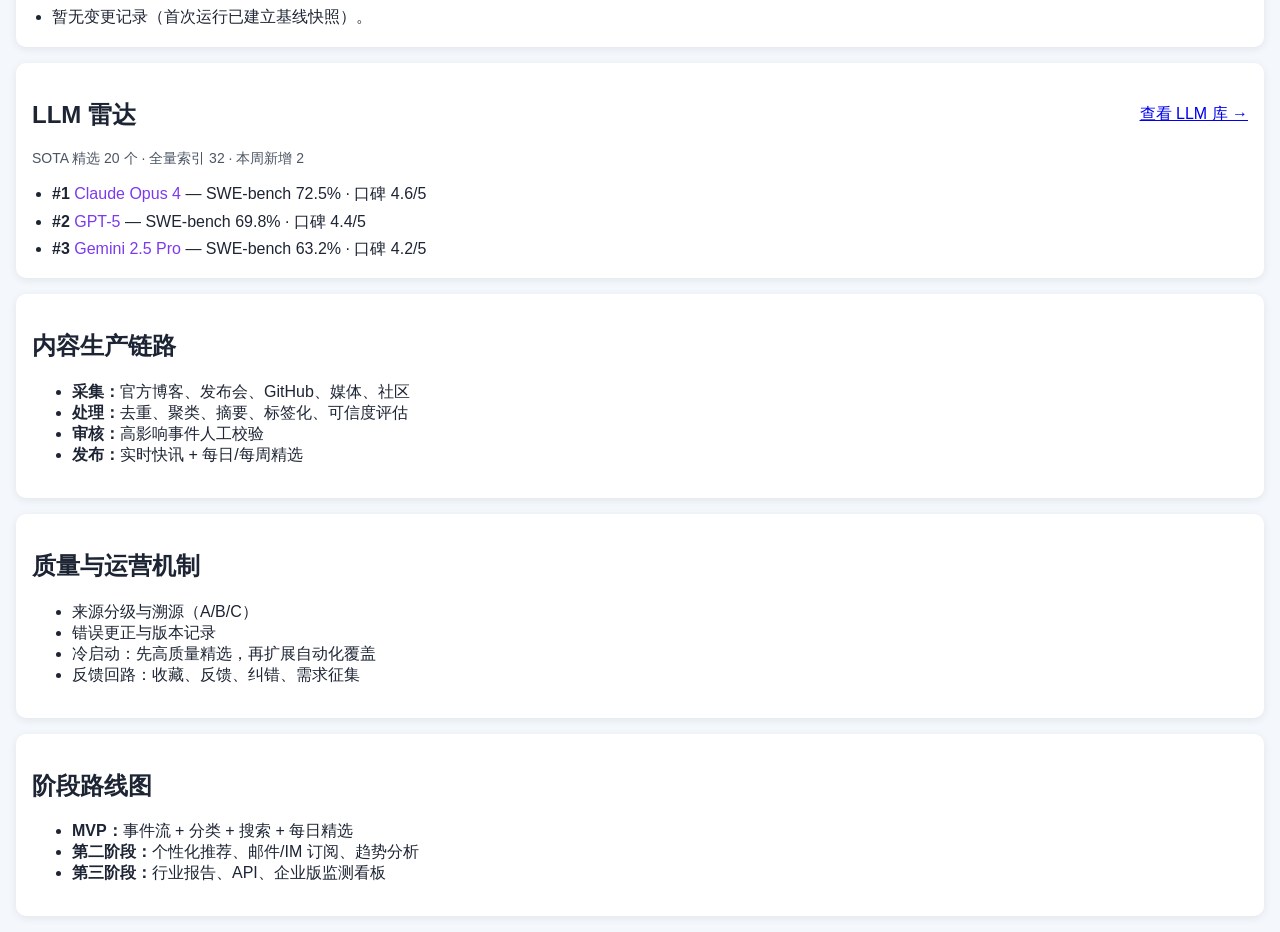
==== commit da5c9a86: "merge: resolve main conflicts — combine LLM 库 and 最佳实践 nav links Co-authored-by: snapxmin <snapxmin@" ====
--- a/index.html
+++ b/index.html
@@ -19,6 +19,7 @@
           <a class="nav-link" href="./skills.html">Skill 库</a>
           <a class="nav-link" href="./mcp.html">MCP 库</a>
           <a class="nav-link" href="./llm.html">LLM 库</a>
+          <a class="nav-link" href="./best-practices.html">最佳实践</a>
         </nav>
       </div>
     </header>
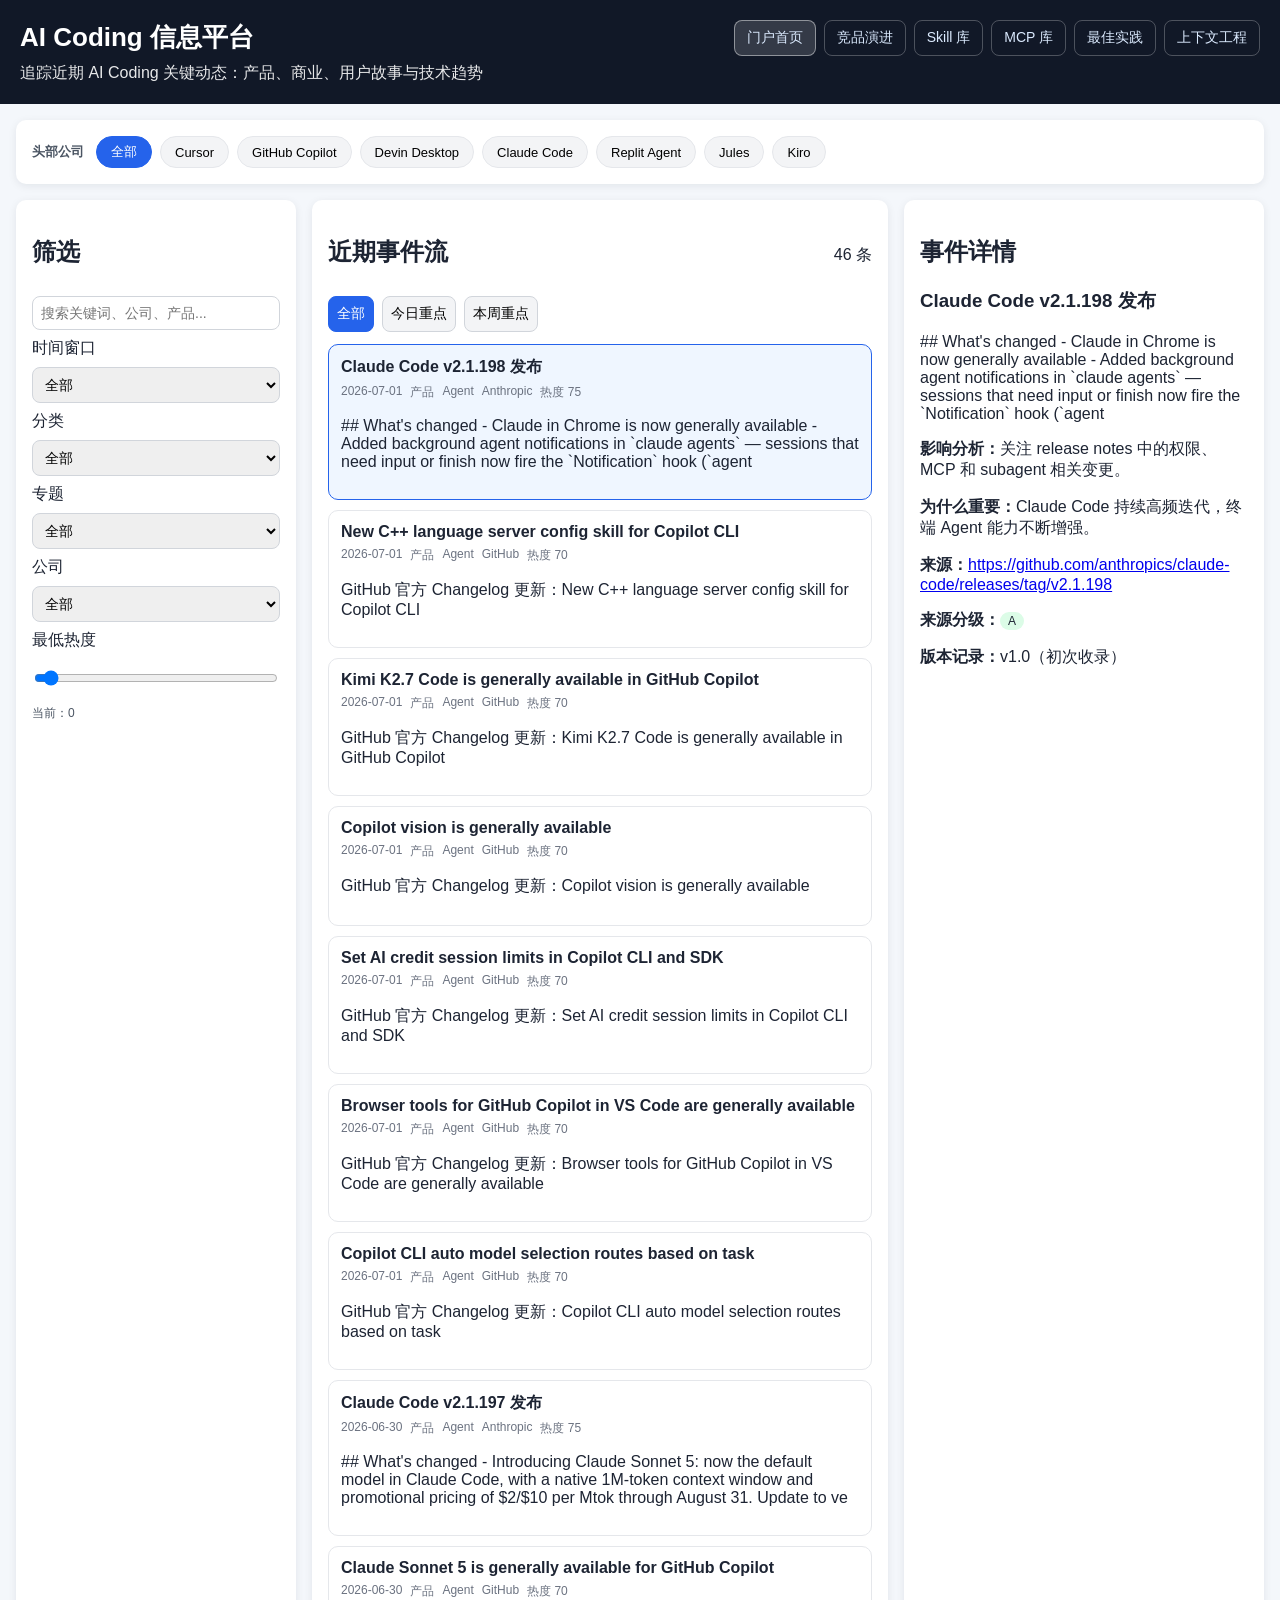
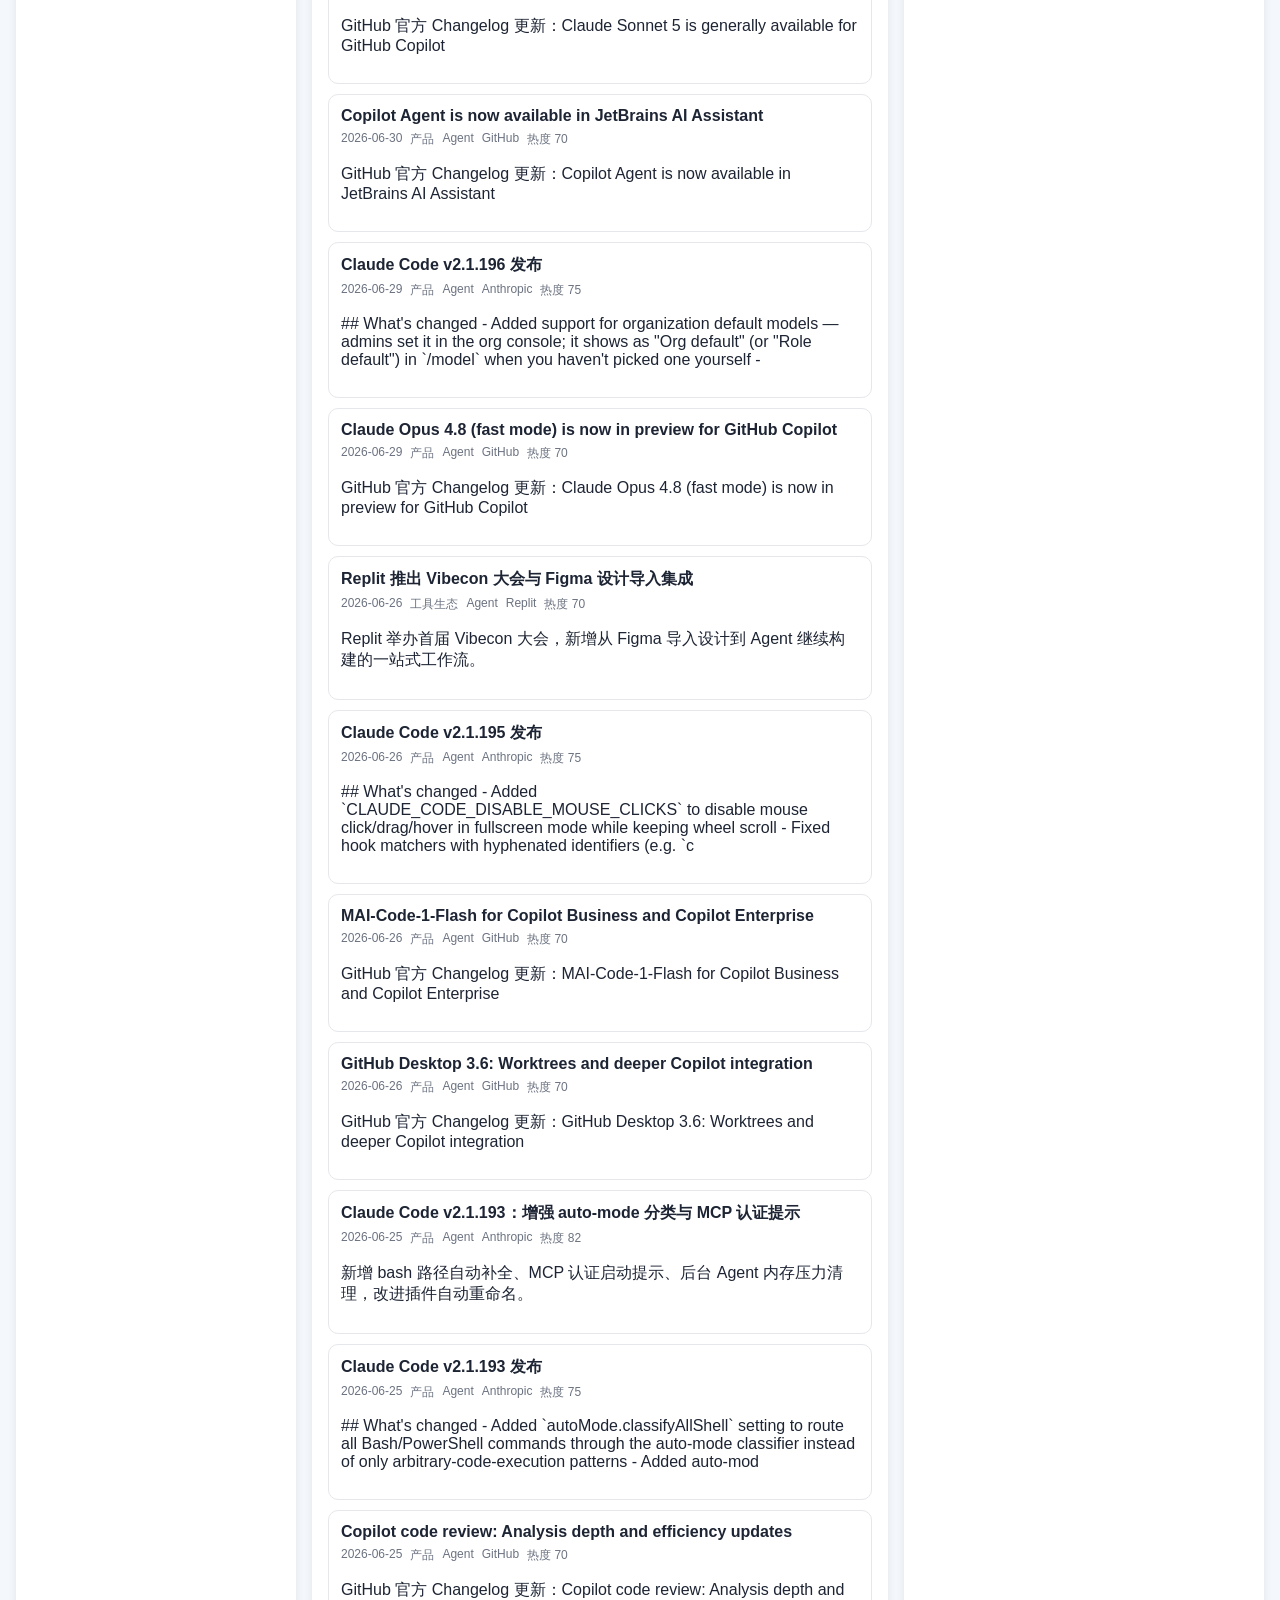
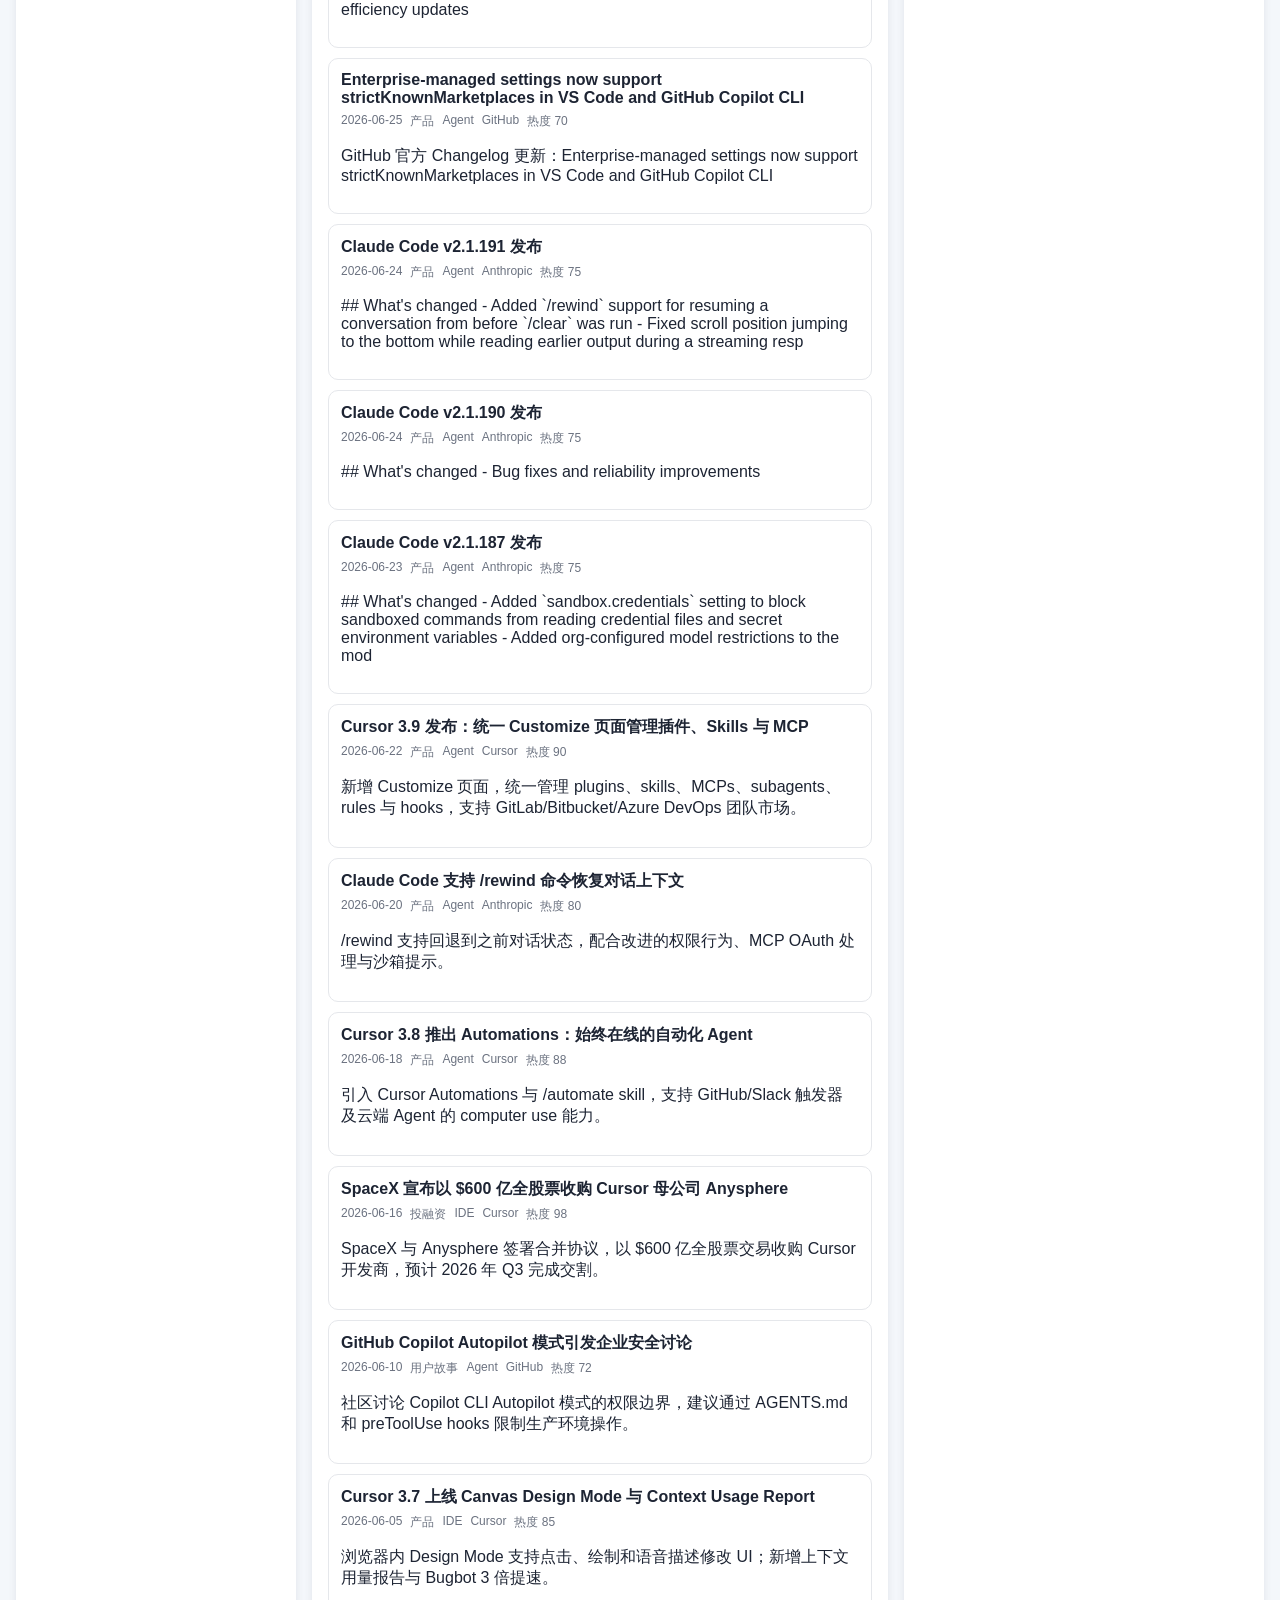
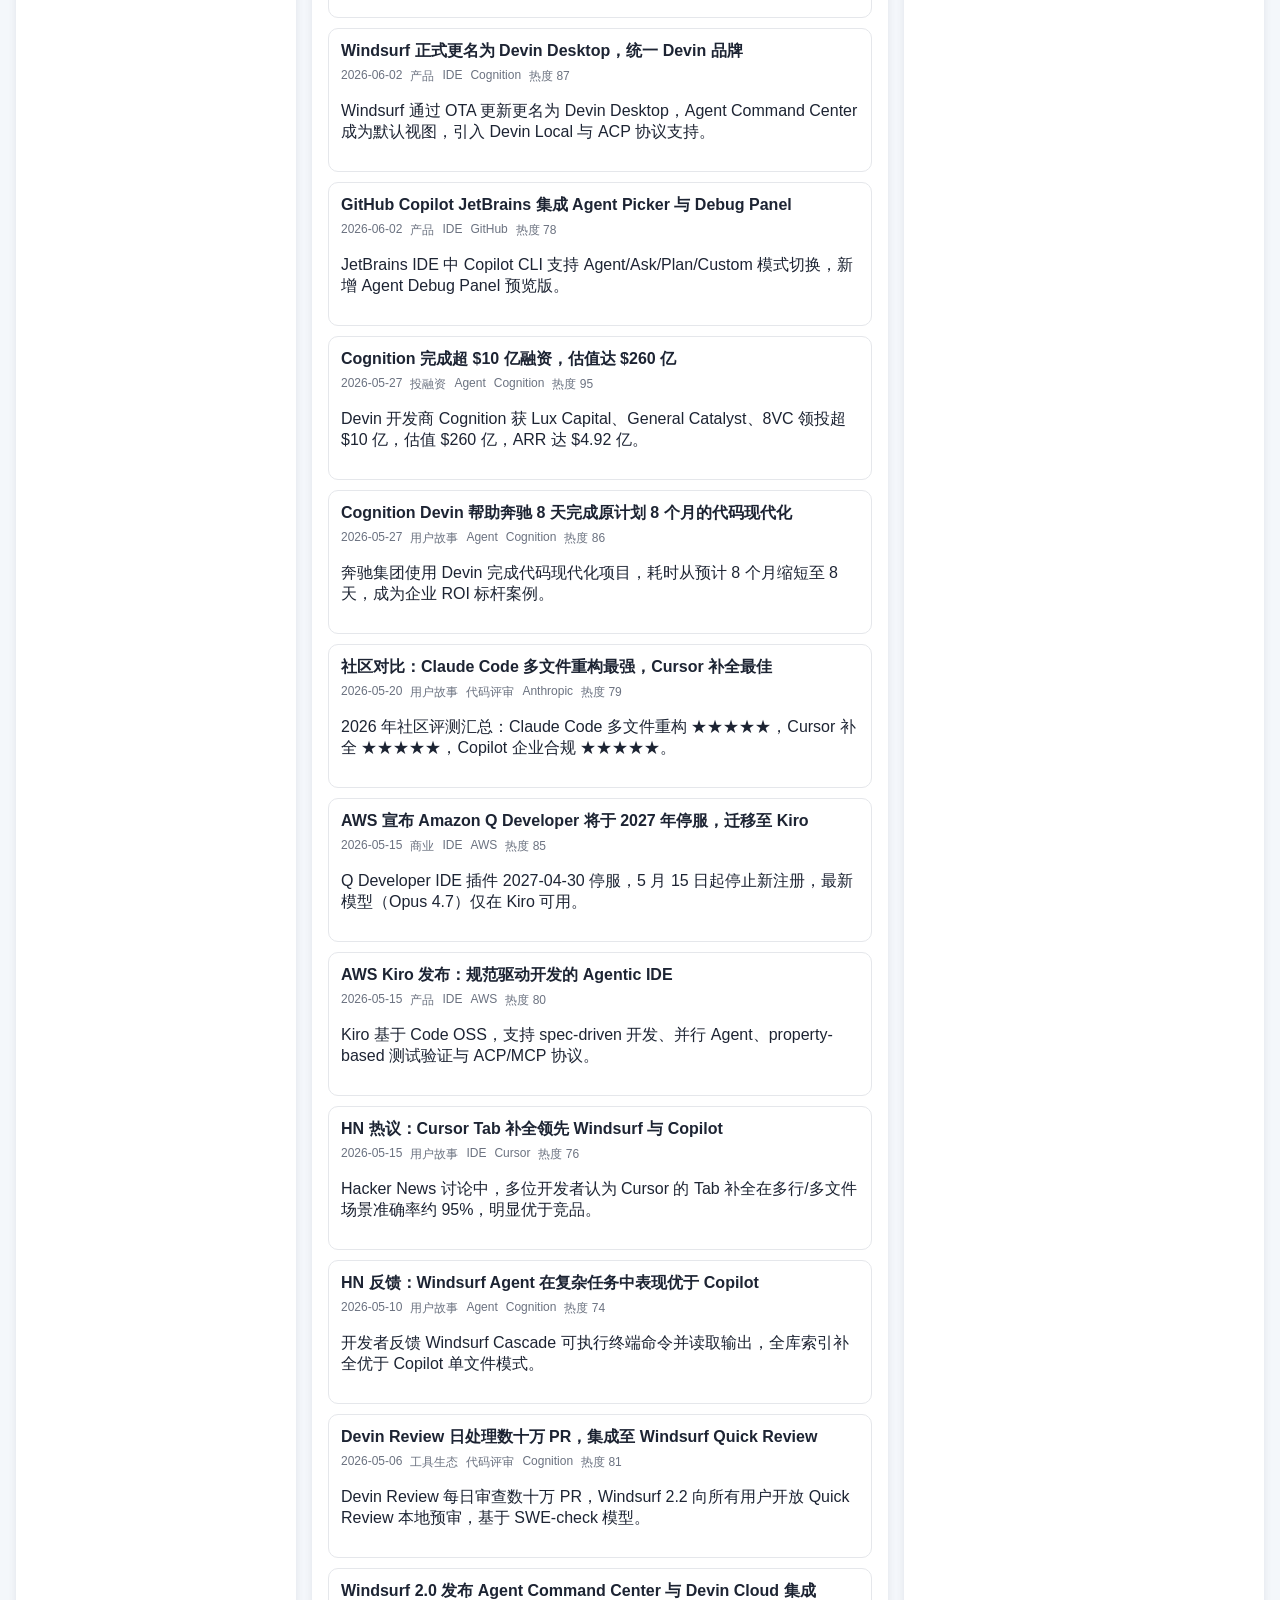
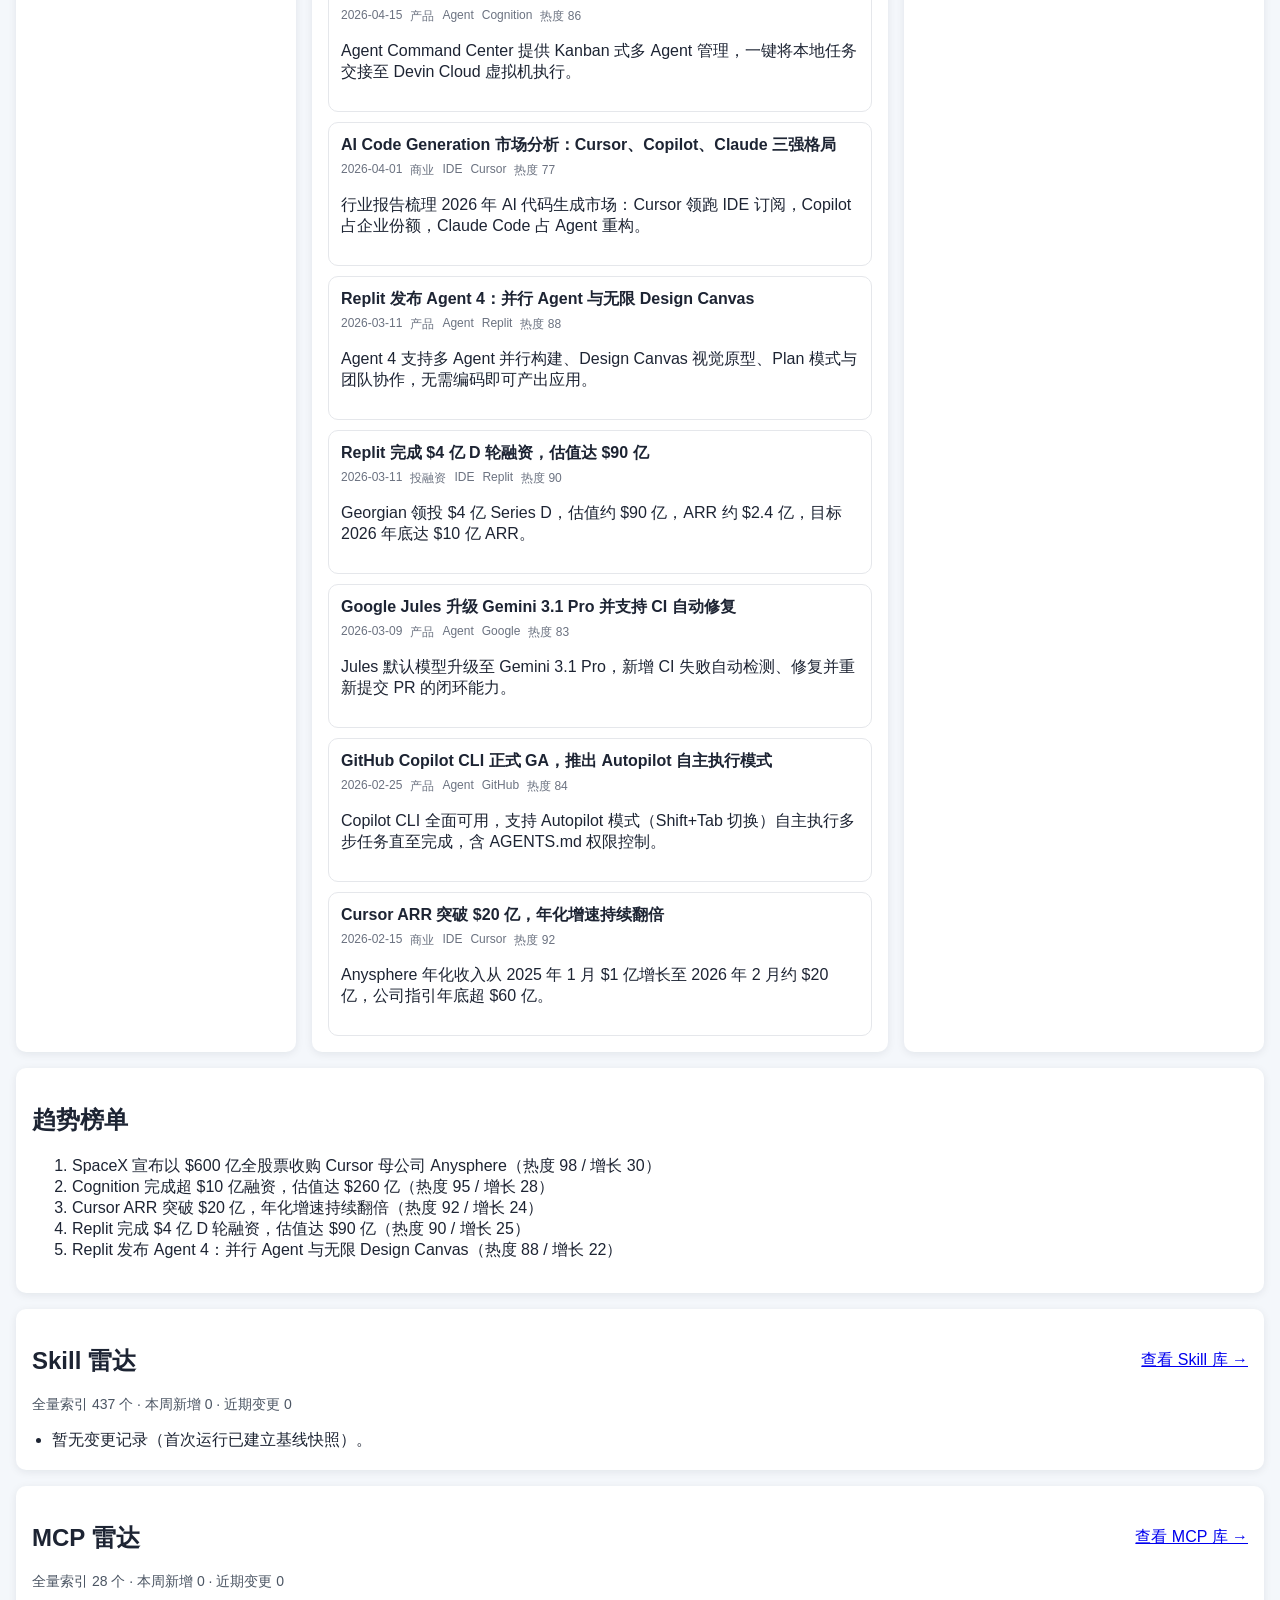
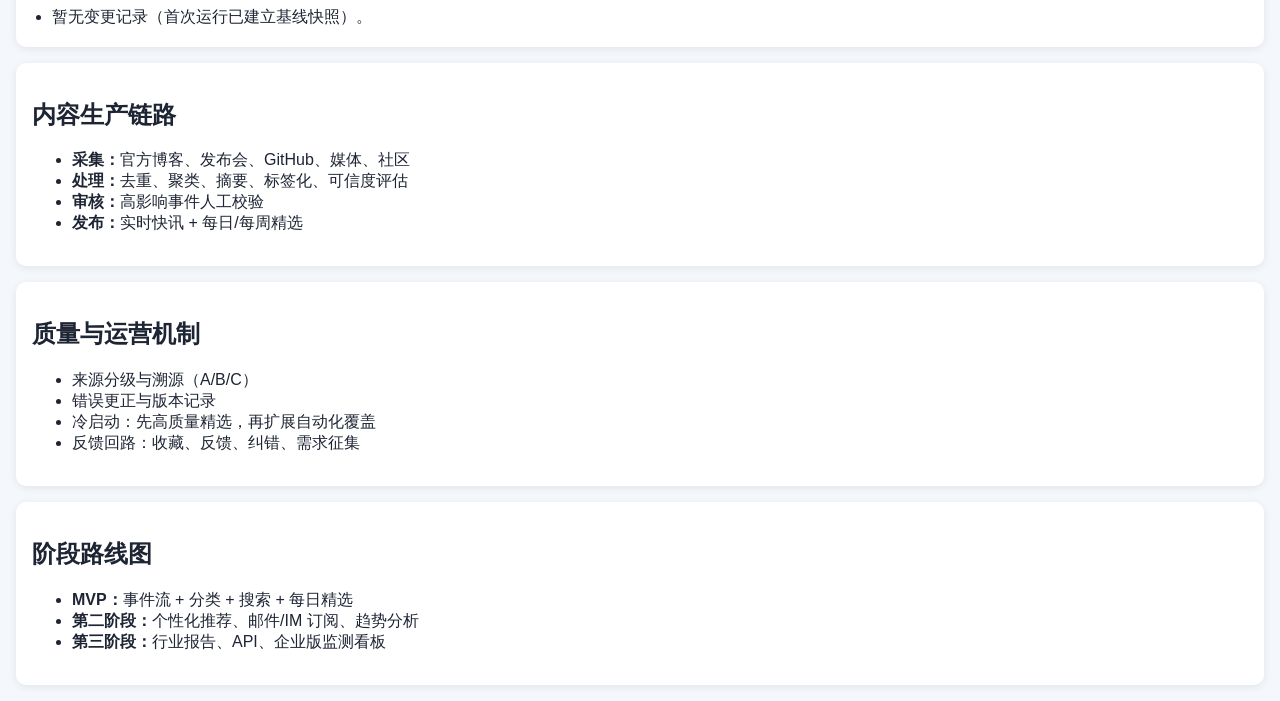
==== commit 3ef406c3: "feat: add 上下文工程 tab with context engineering content" ====
--- a/index.html
+++ b/index.html
@@ -18,8 +18,8 @@
           <a class="nav-link" href="./evolution.html">竞品演进</a>
           <a class="nav-link" href="./skills.html">Skill 库</a>
           <a class="nav-link" href="./mcp.html">MCP 库</a>
-          <a class="nav-link" href="./llm.html">LLM 库</a>
           <a class="nav-link" href="./best-practices.html">最佳实践</a>
+          <a class="nav-link" href="./context-engineering.html">上下文工程</a>
         </nav>
       </div>
     </header>
@@ -103,14 +103,6 @@
       <ul id="mcpRadarList" class="mcp-radar-list"></ul>
     </section>
 
-    <section class="panel llm-radar-home" id="llmRadarHome">
-      <div class="section-title">
-        <h2>LLM 雷达</h2>
-        <a href="./llm.html">查看 LLM 库 →</a>
-      </div>
-      <ul id="llmRadarList" class="llm-radar-list"></ul>
-    </section>
-
     <section class="panel process">
       <h2>内容生产链路</h2>
       <ul>
@@ -140,6 +132,6 @@
       </ul>
     </section>
 
-    <script src="./app.js?v=5"></script>
+    <script src="./app.js?v=4"></script>
   </body>
 </html>
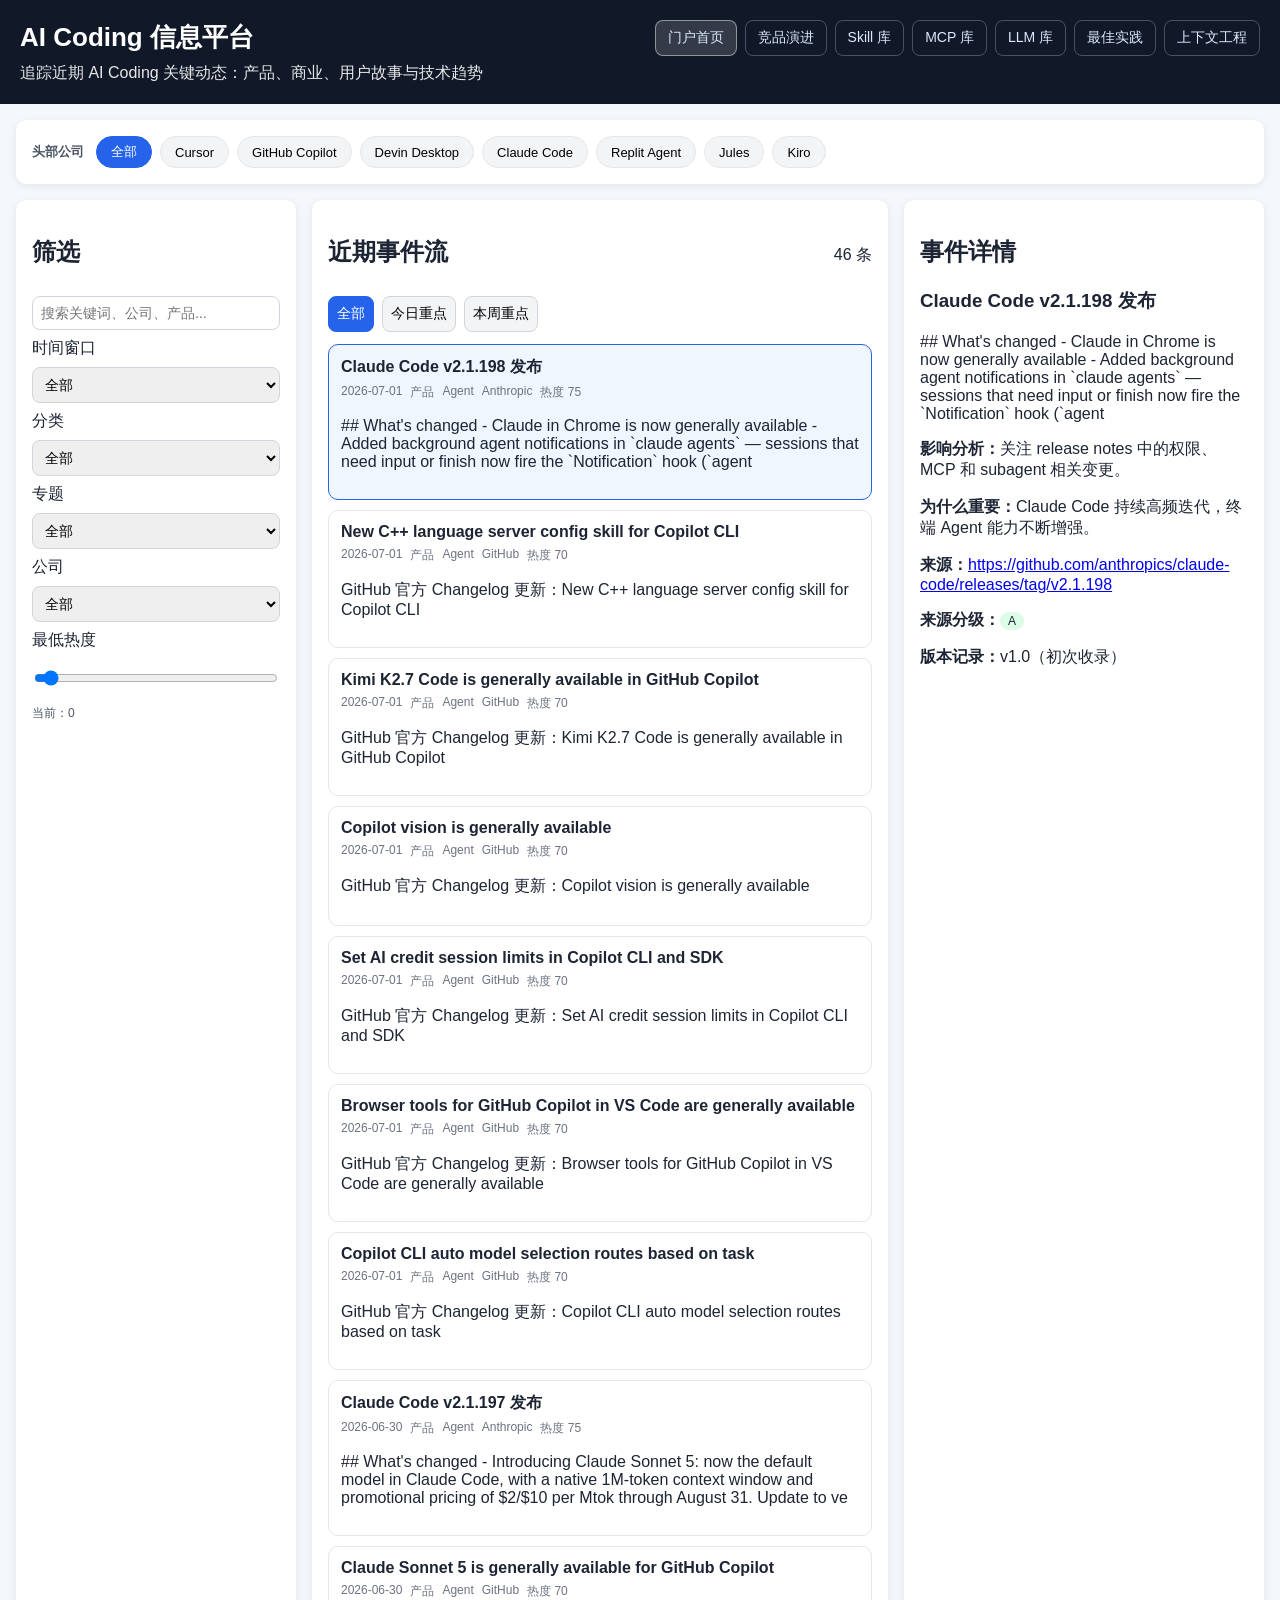
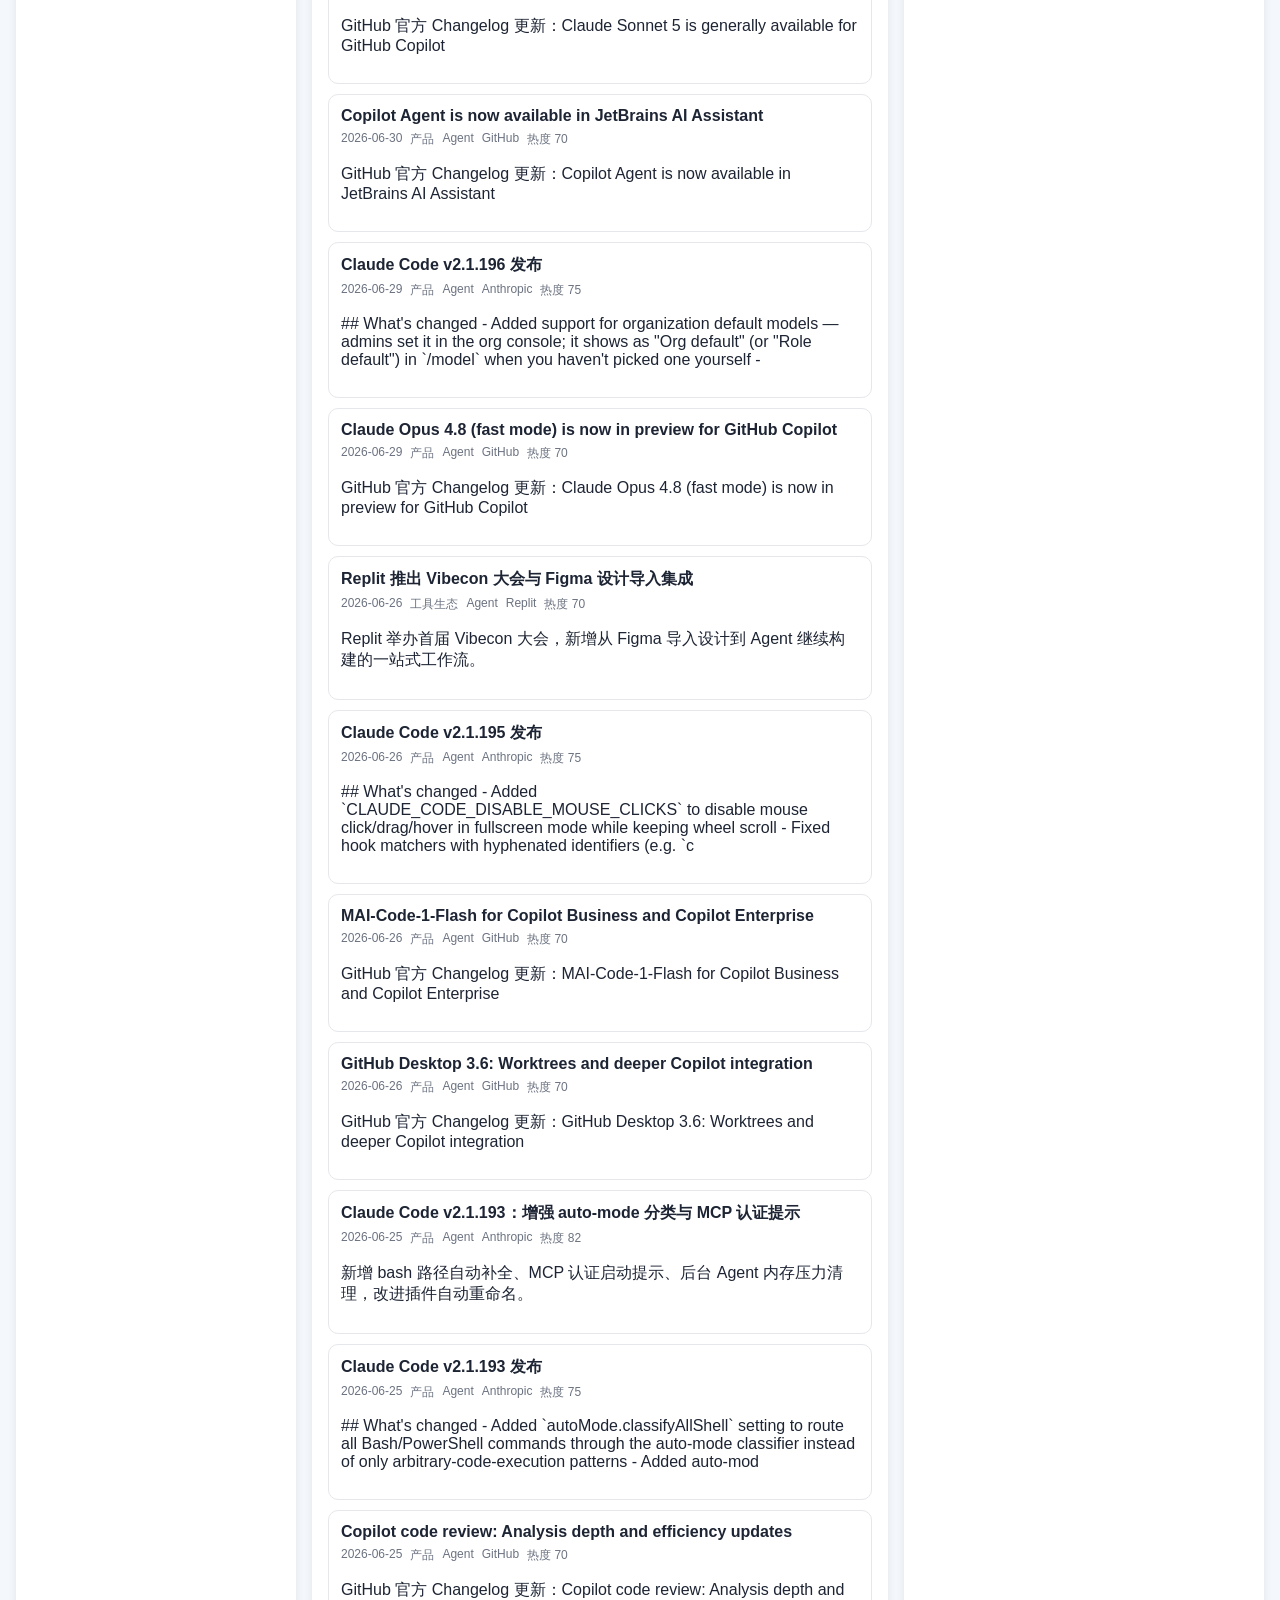
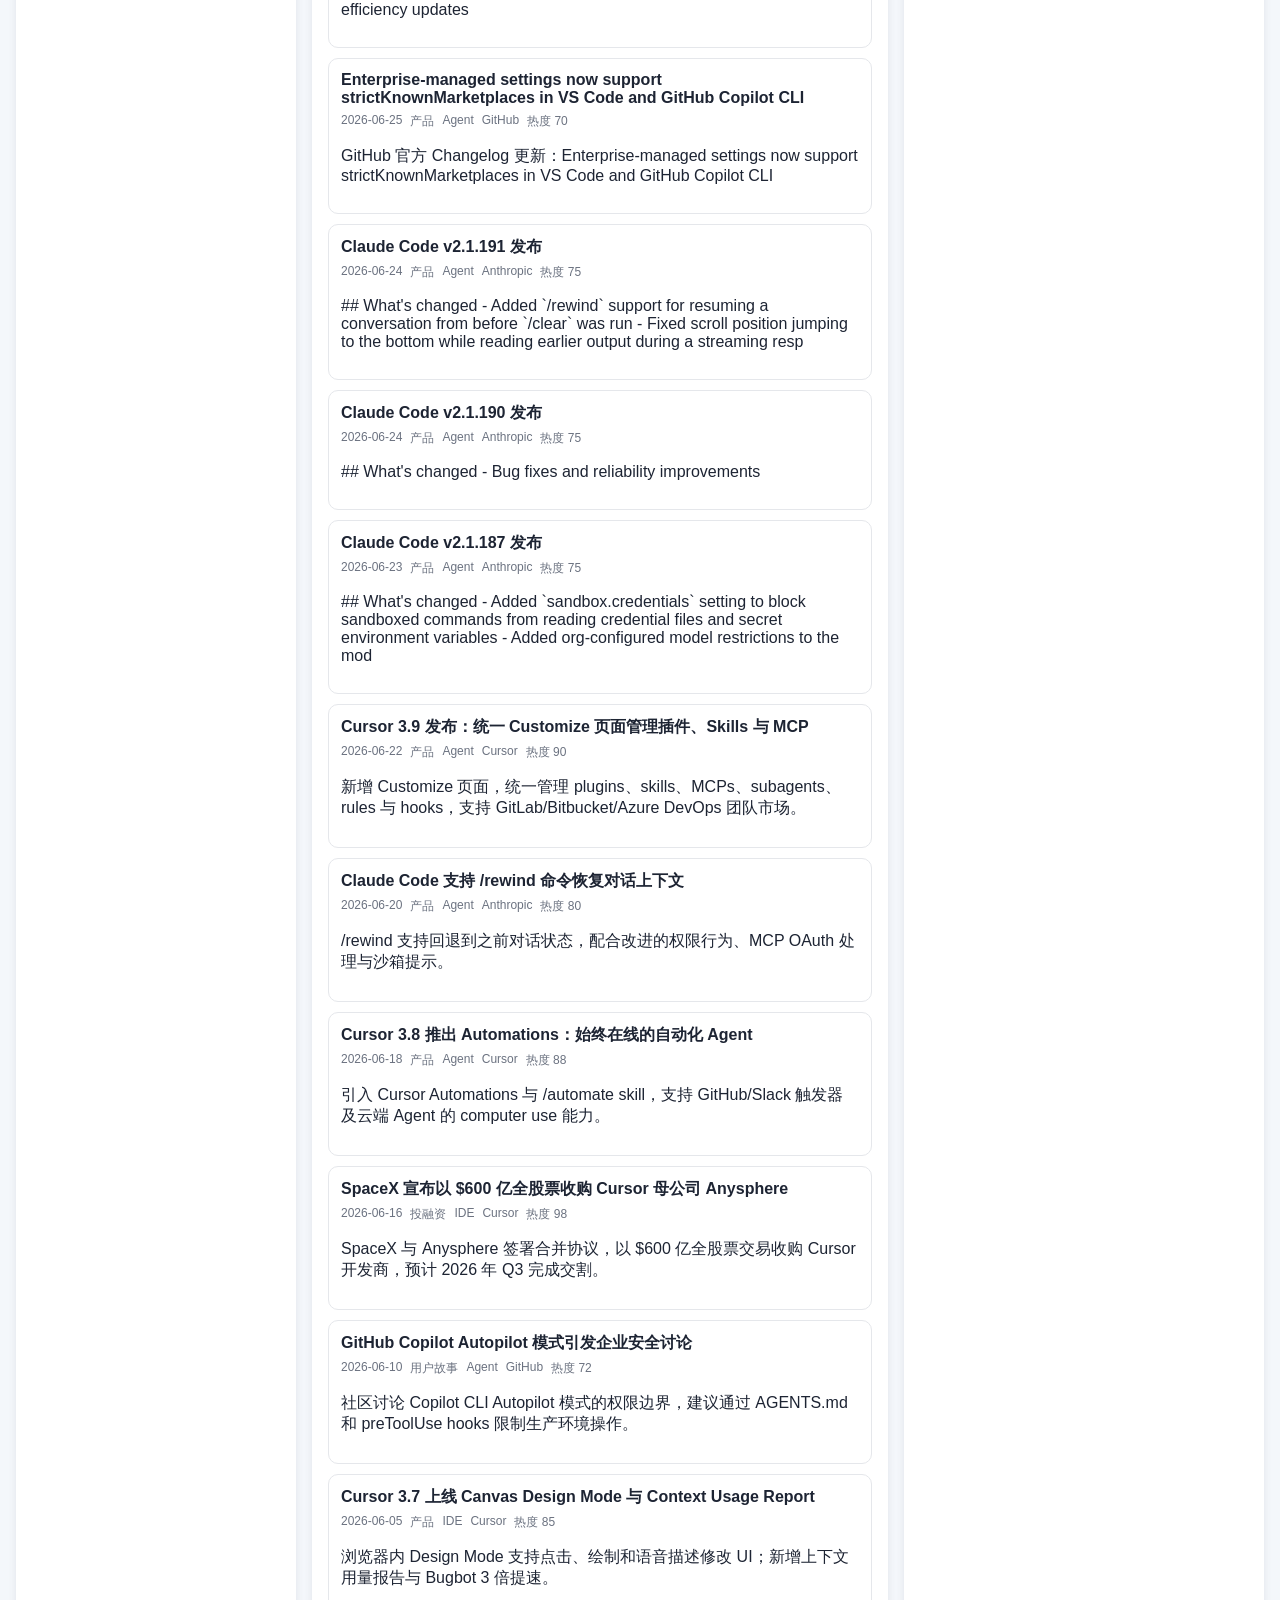
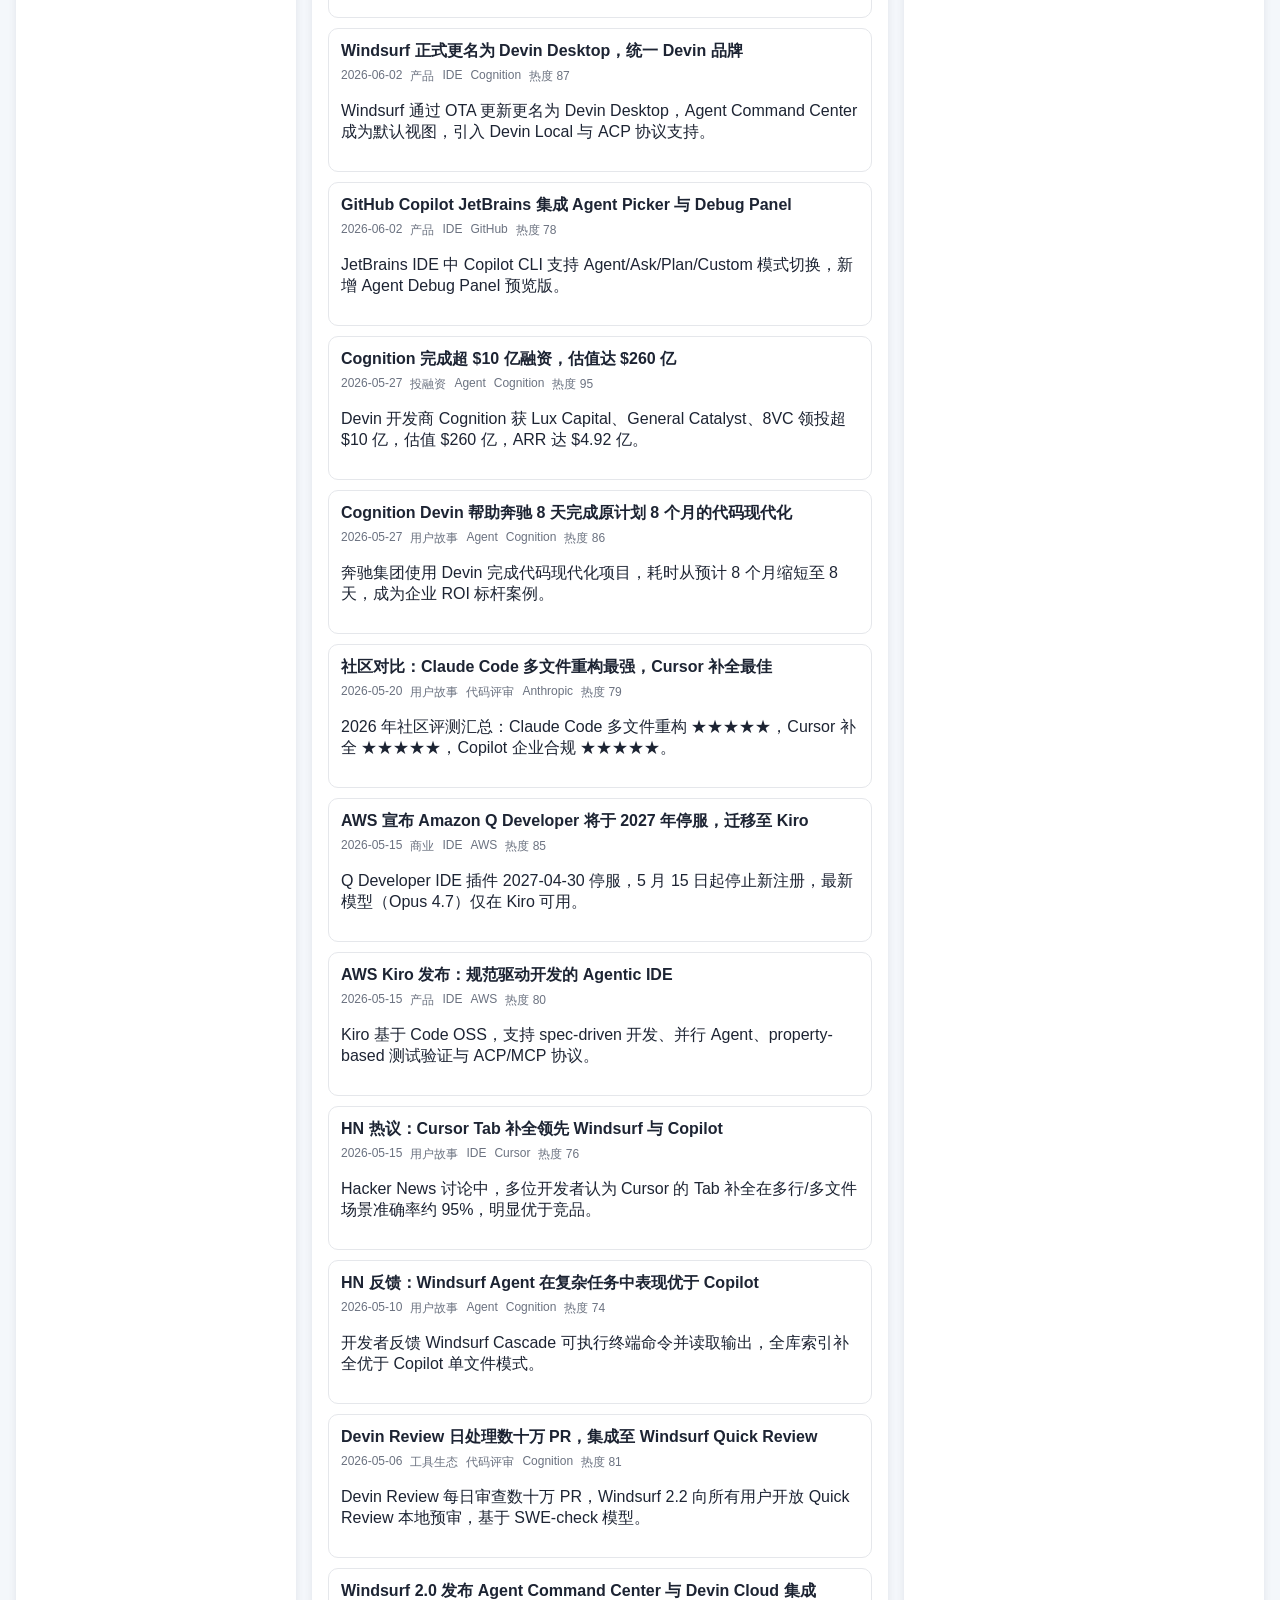
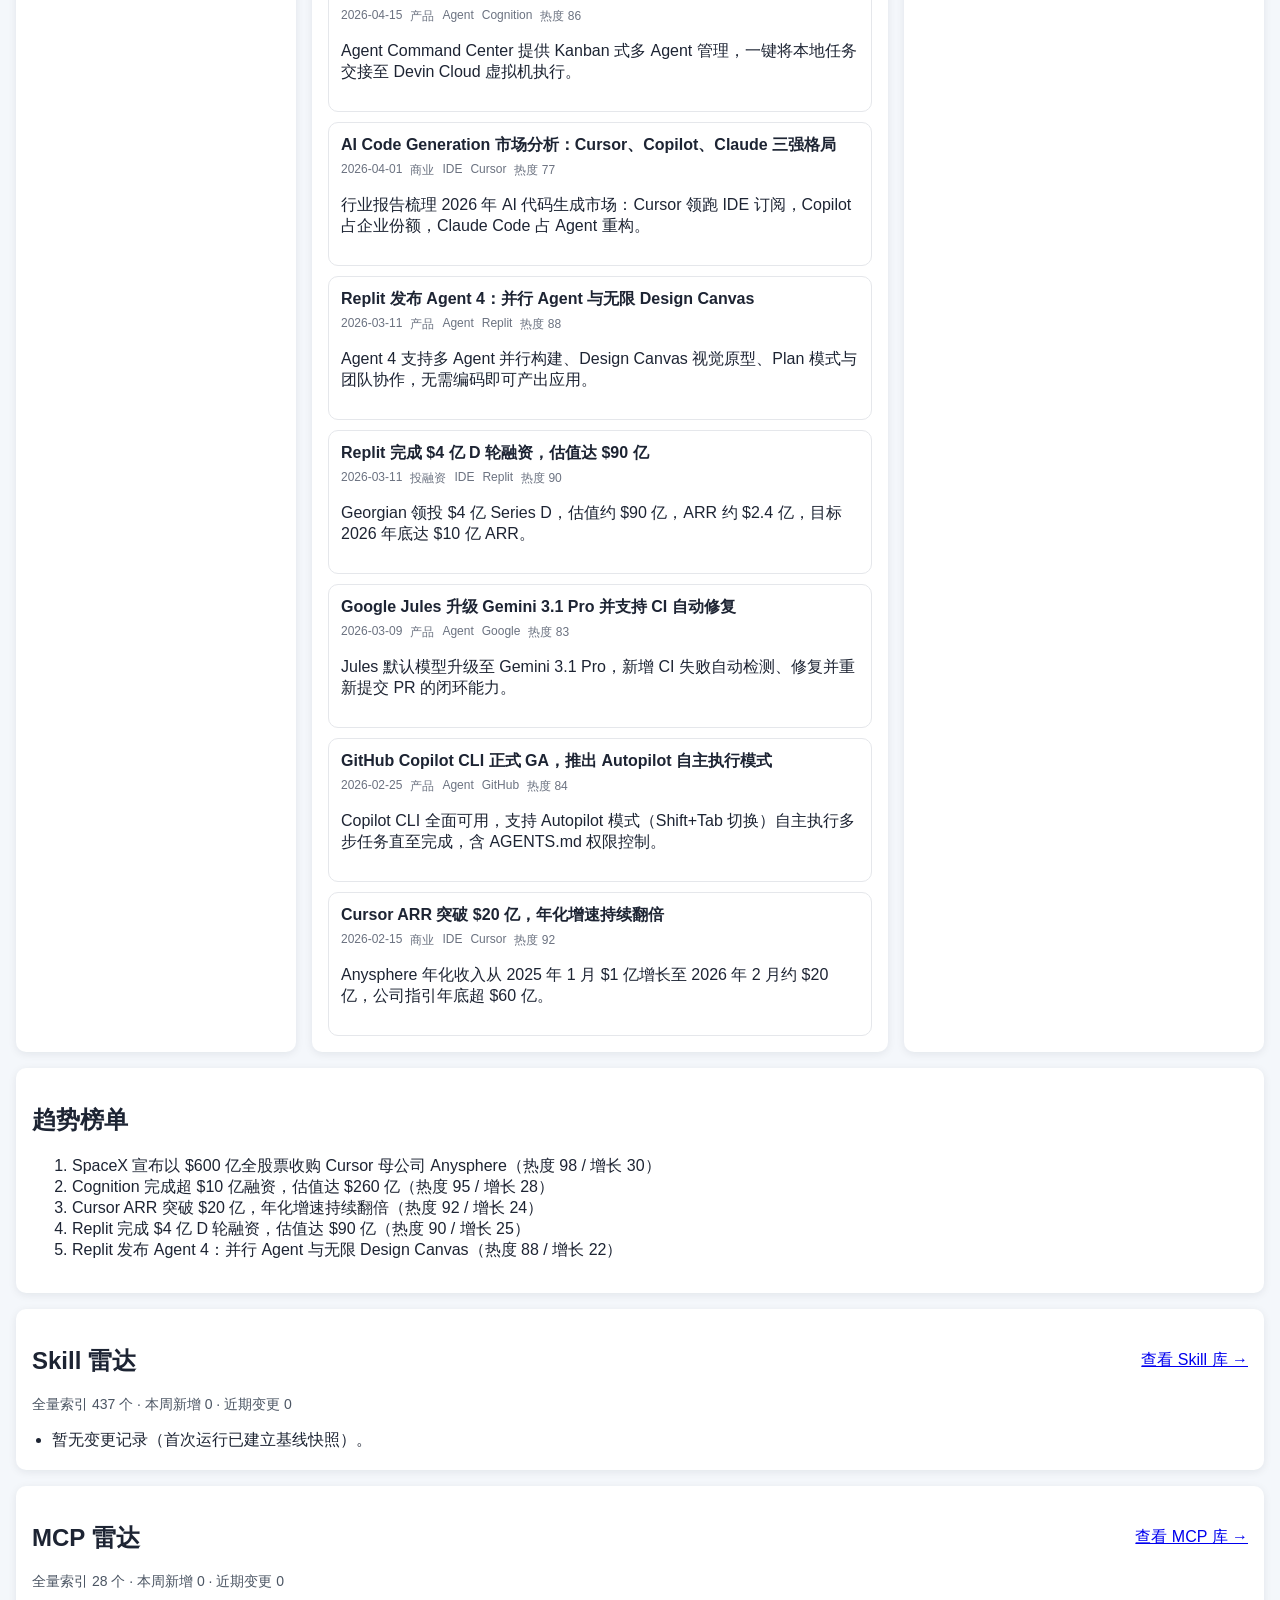
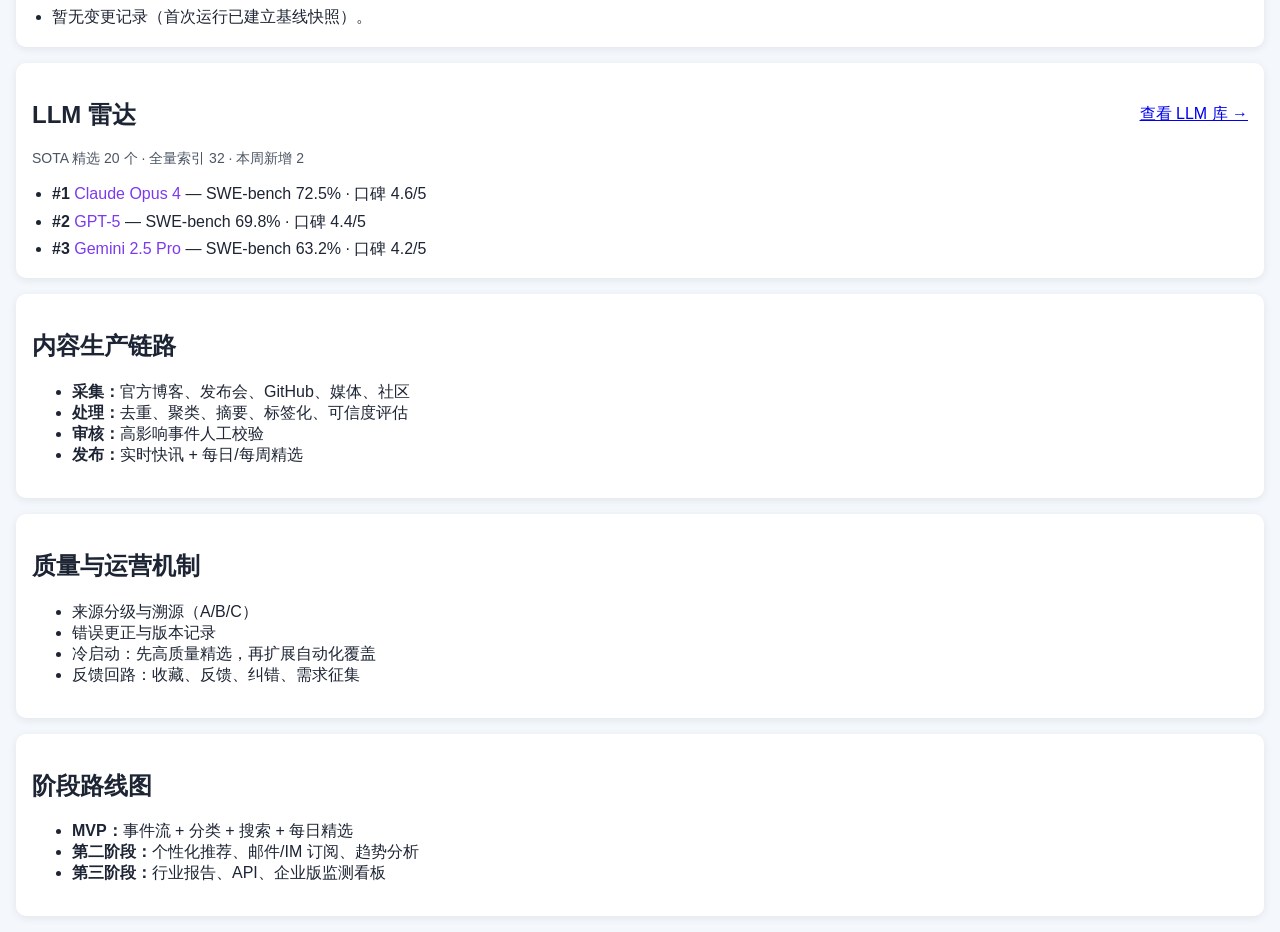
==== commit 9bc35875: "Merge pull request #21 from snapxmin/copilot/task-150597801-1281840963-fea4734d-e774-4e26-a9f2-eba76" ====
--- a/index.html
+++ b/index.html
@@ -18,6 +18,7 @@
           <a class="nav-link" href="./evolution.html">竞品演进</a>
           <a class="nav-link" href="./skills.html">Skill 库</a>
           <a class="nav-link" href="./mcp.html">MCP 库</a>
+          <a class="nav-link" href="./llm.html">LLM 库</a>
           <a class="nav-link" href="./best-practices.html">最佳实践</a>
           <a class="nav-link" href="./context-engineering.html">上下文工程</a>
         </nav>
@@ -103,6 +104,14 @@
       <ul id="mcpRadarList" class="mcp-radar-list"></ul>
     </section>
 
+    <section class="panel llm-radar-home" id="llmRadarHome">
+      <div class="section-title">
+        <h2>LLM 雷达</h2>
+        <a href="./llm.html">查看 LLM 库 →</a>
+      </div>
+      <ul id="llmRadarList" class="llm-radar-list"></ul>
+    </section>
+
     <section class="panel process">
       <h2>内容生产链路</h2>
       <ul>
@@ -132,6 +141,6 @@
       </ul>
     </section>
 
-    <script src="./app.js?v=4"></script>
+    <script src="./app.js?v=5"></script>
   </body>
 </html>
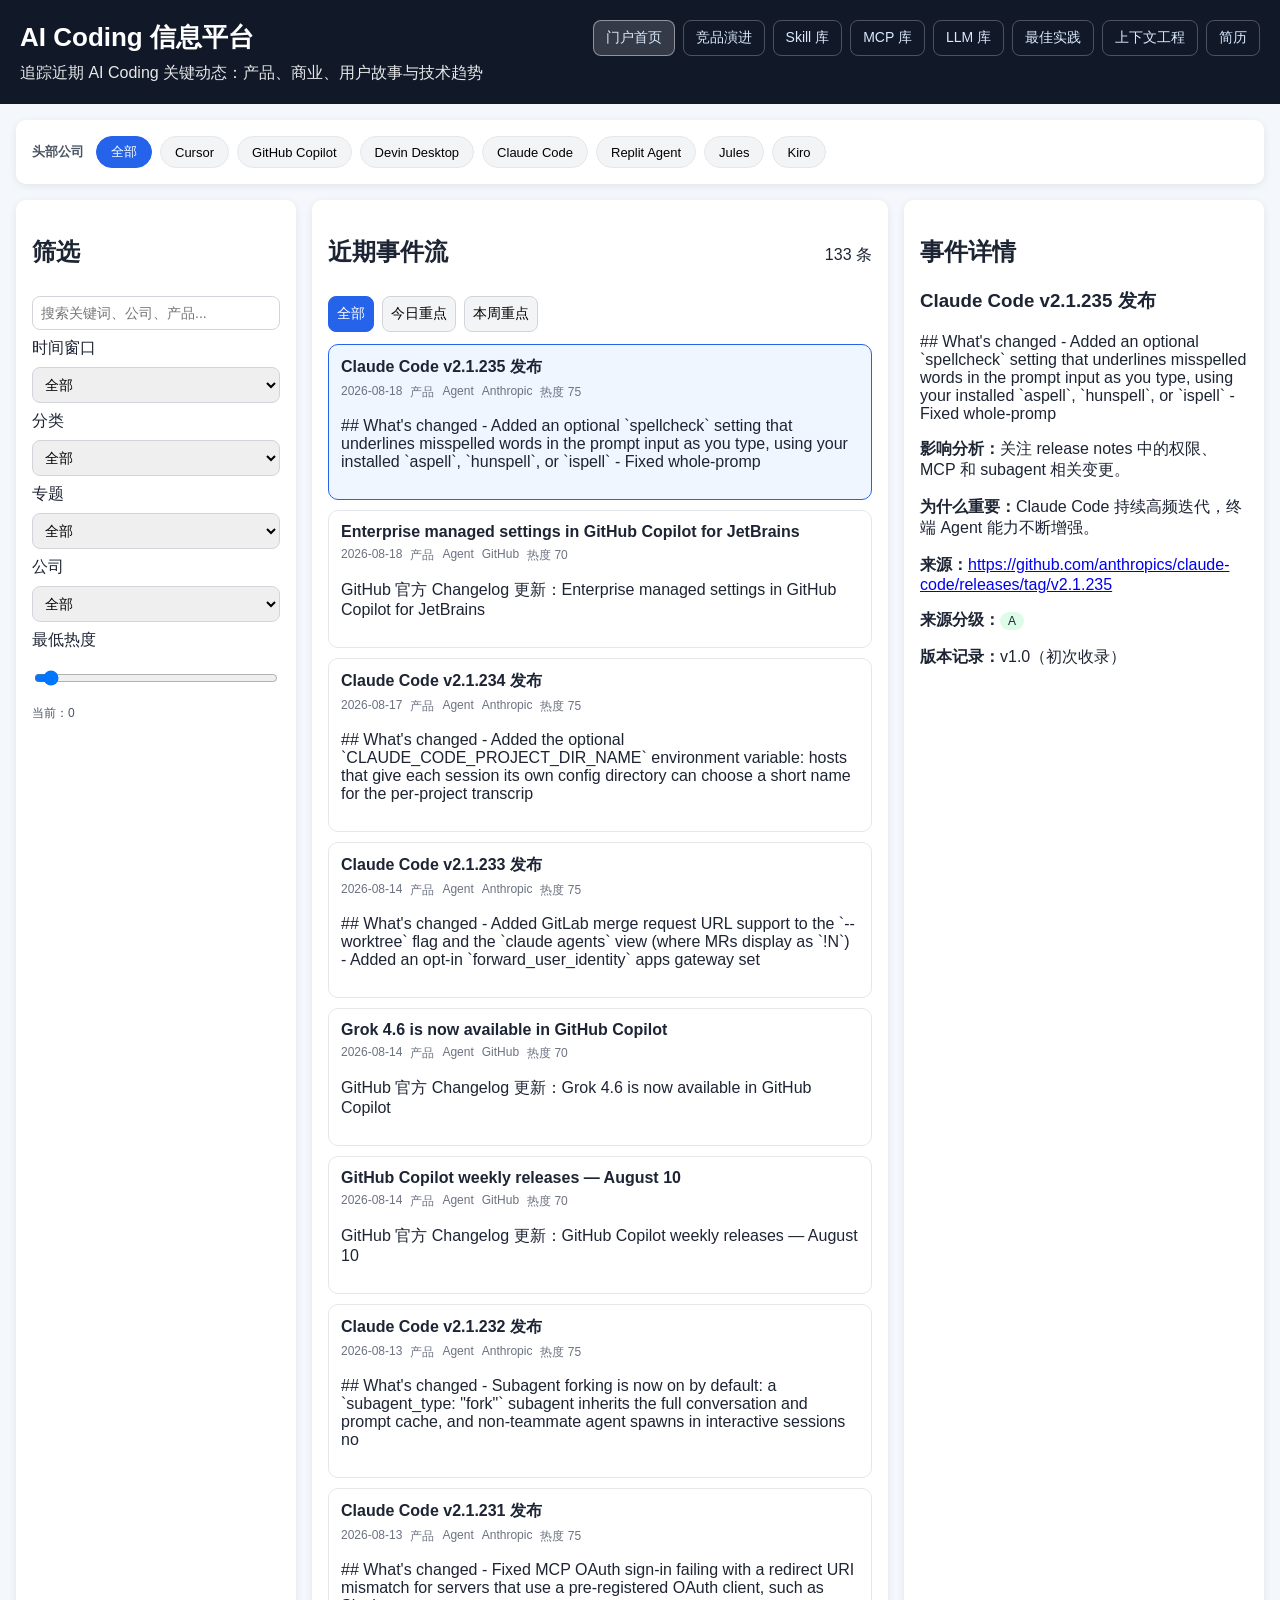
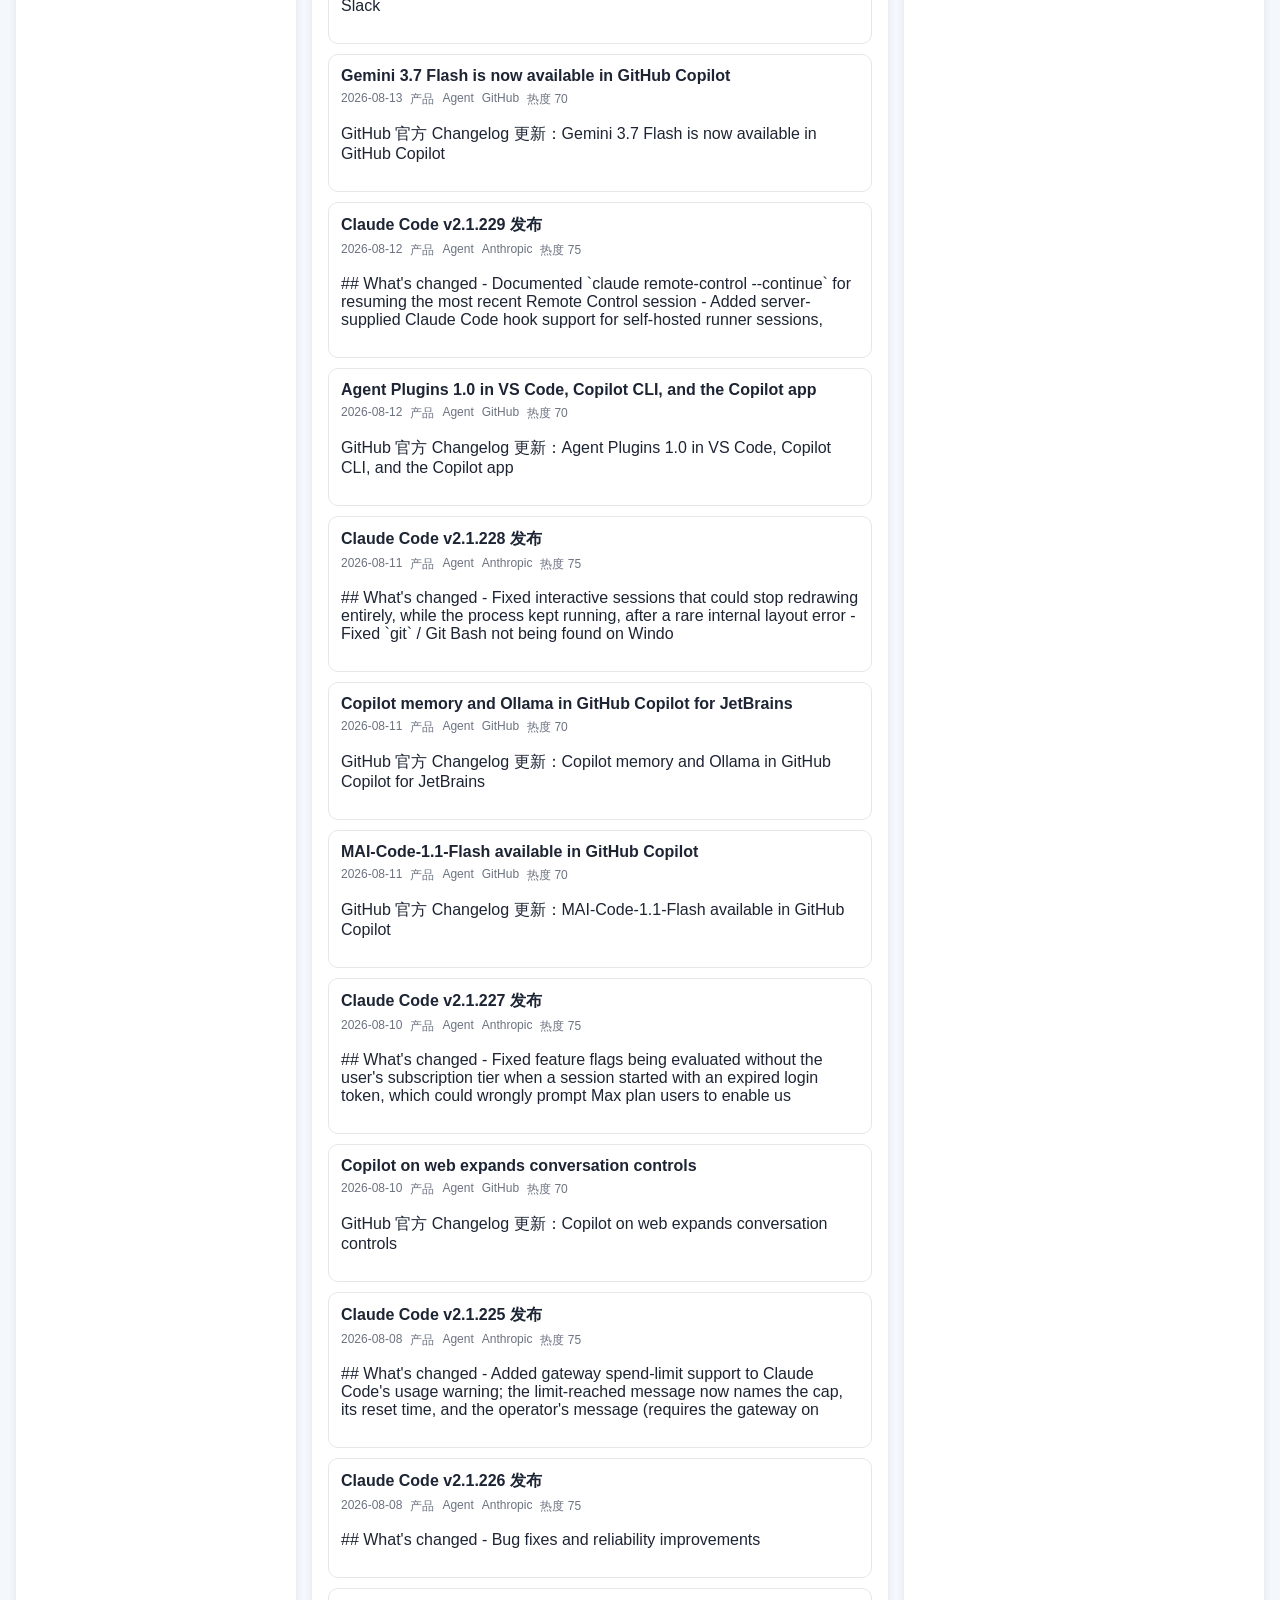
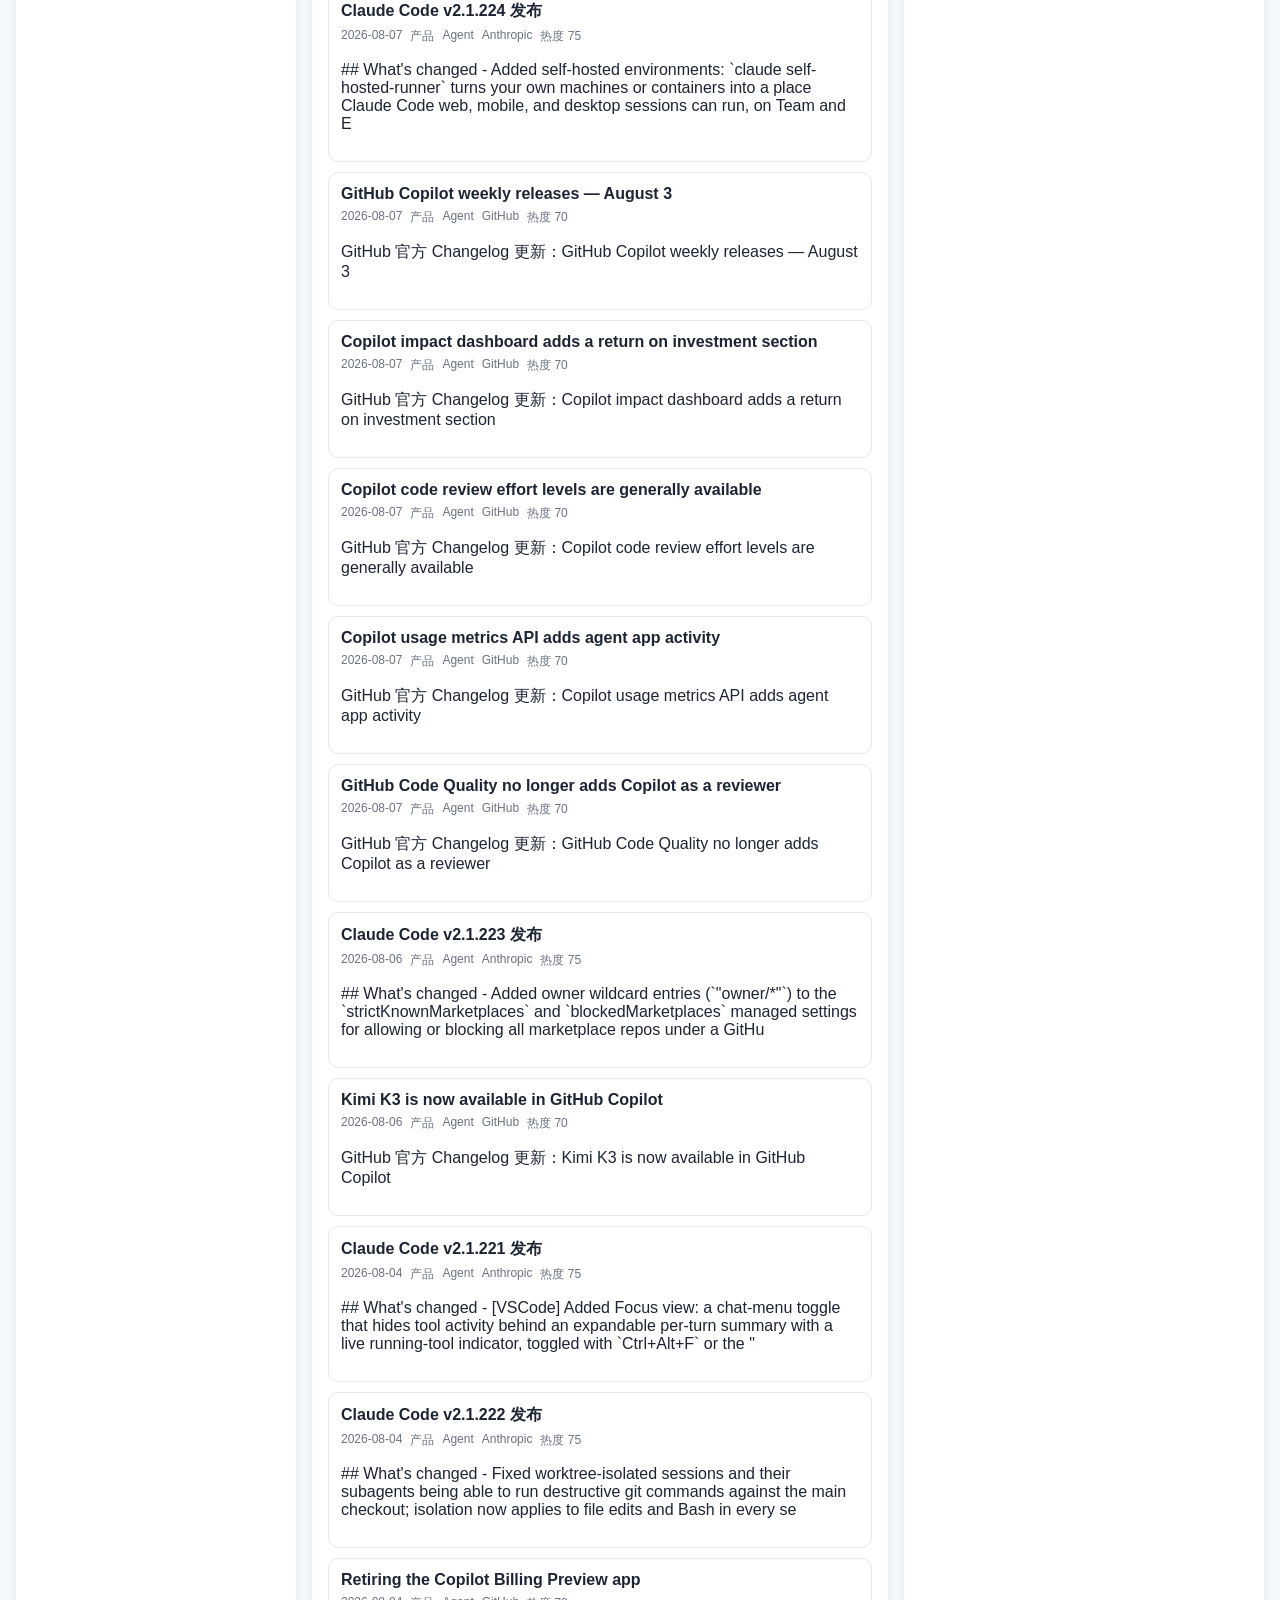
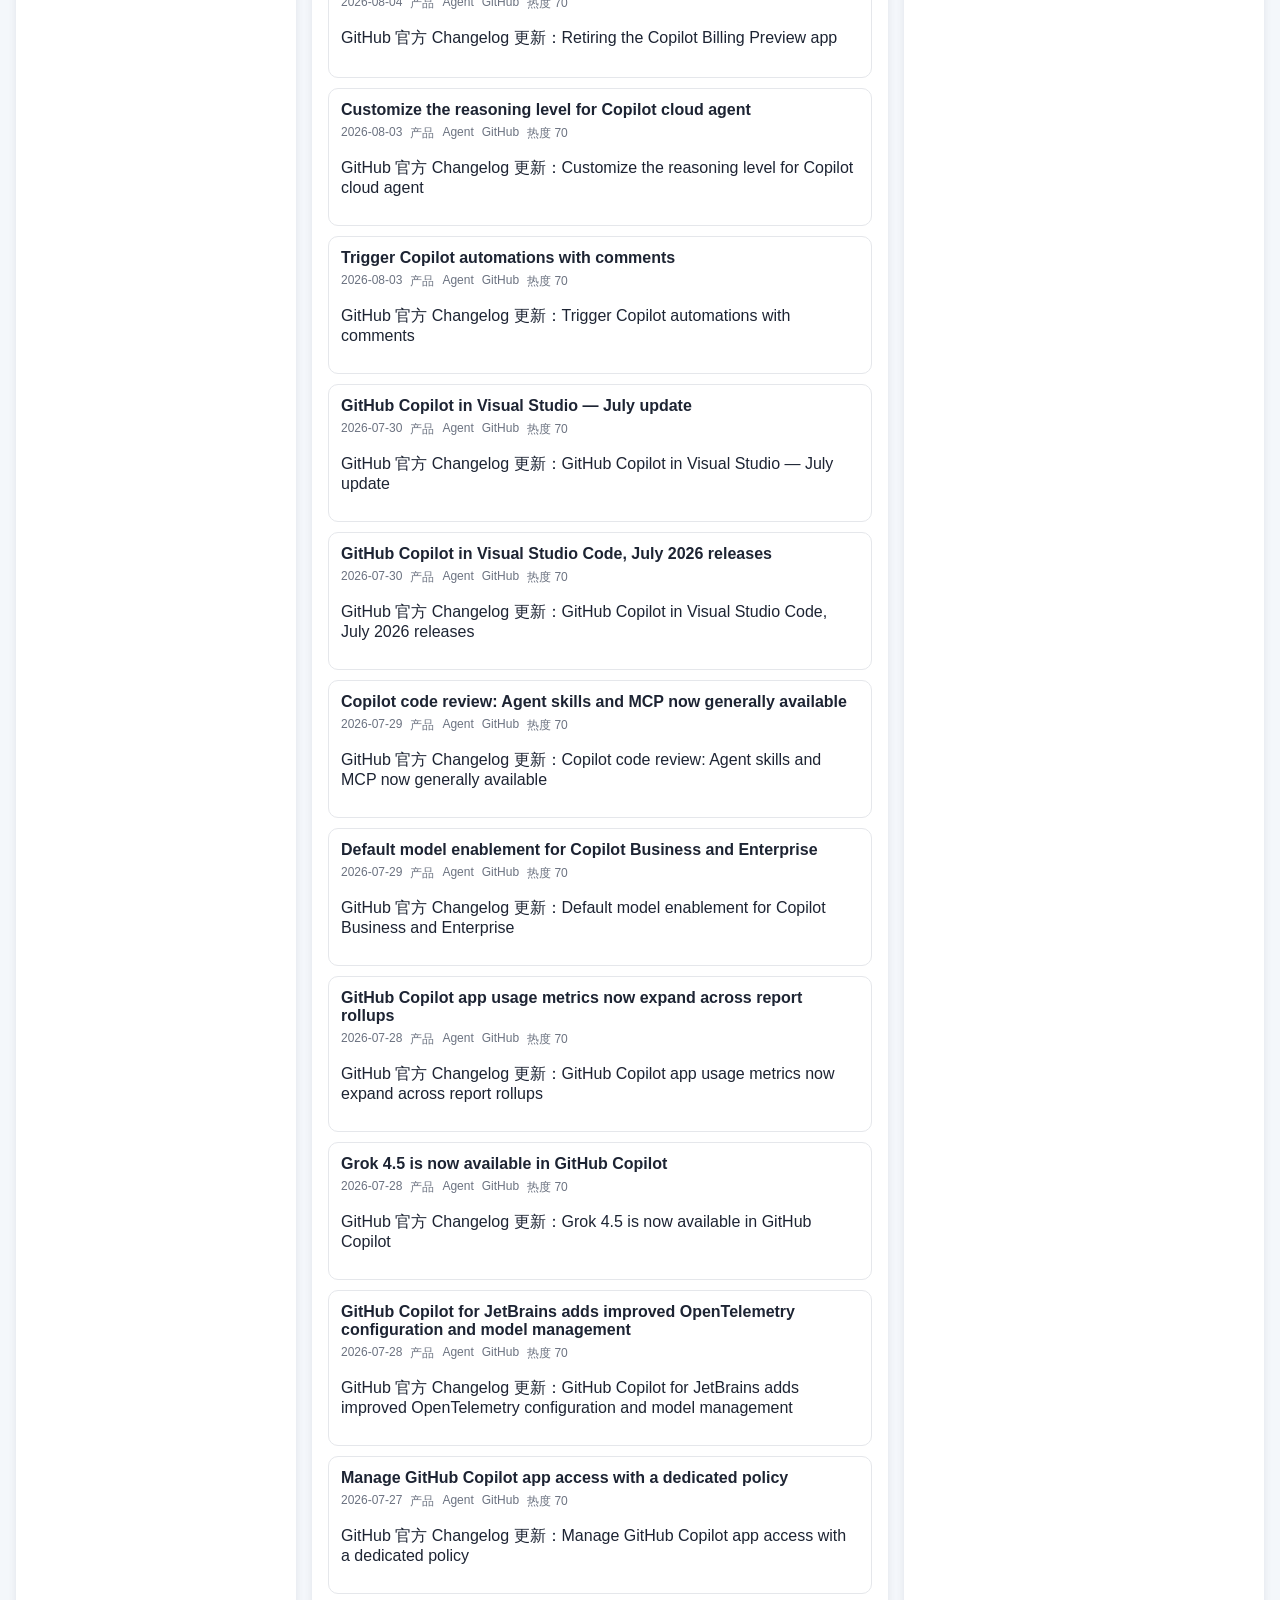
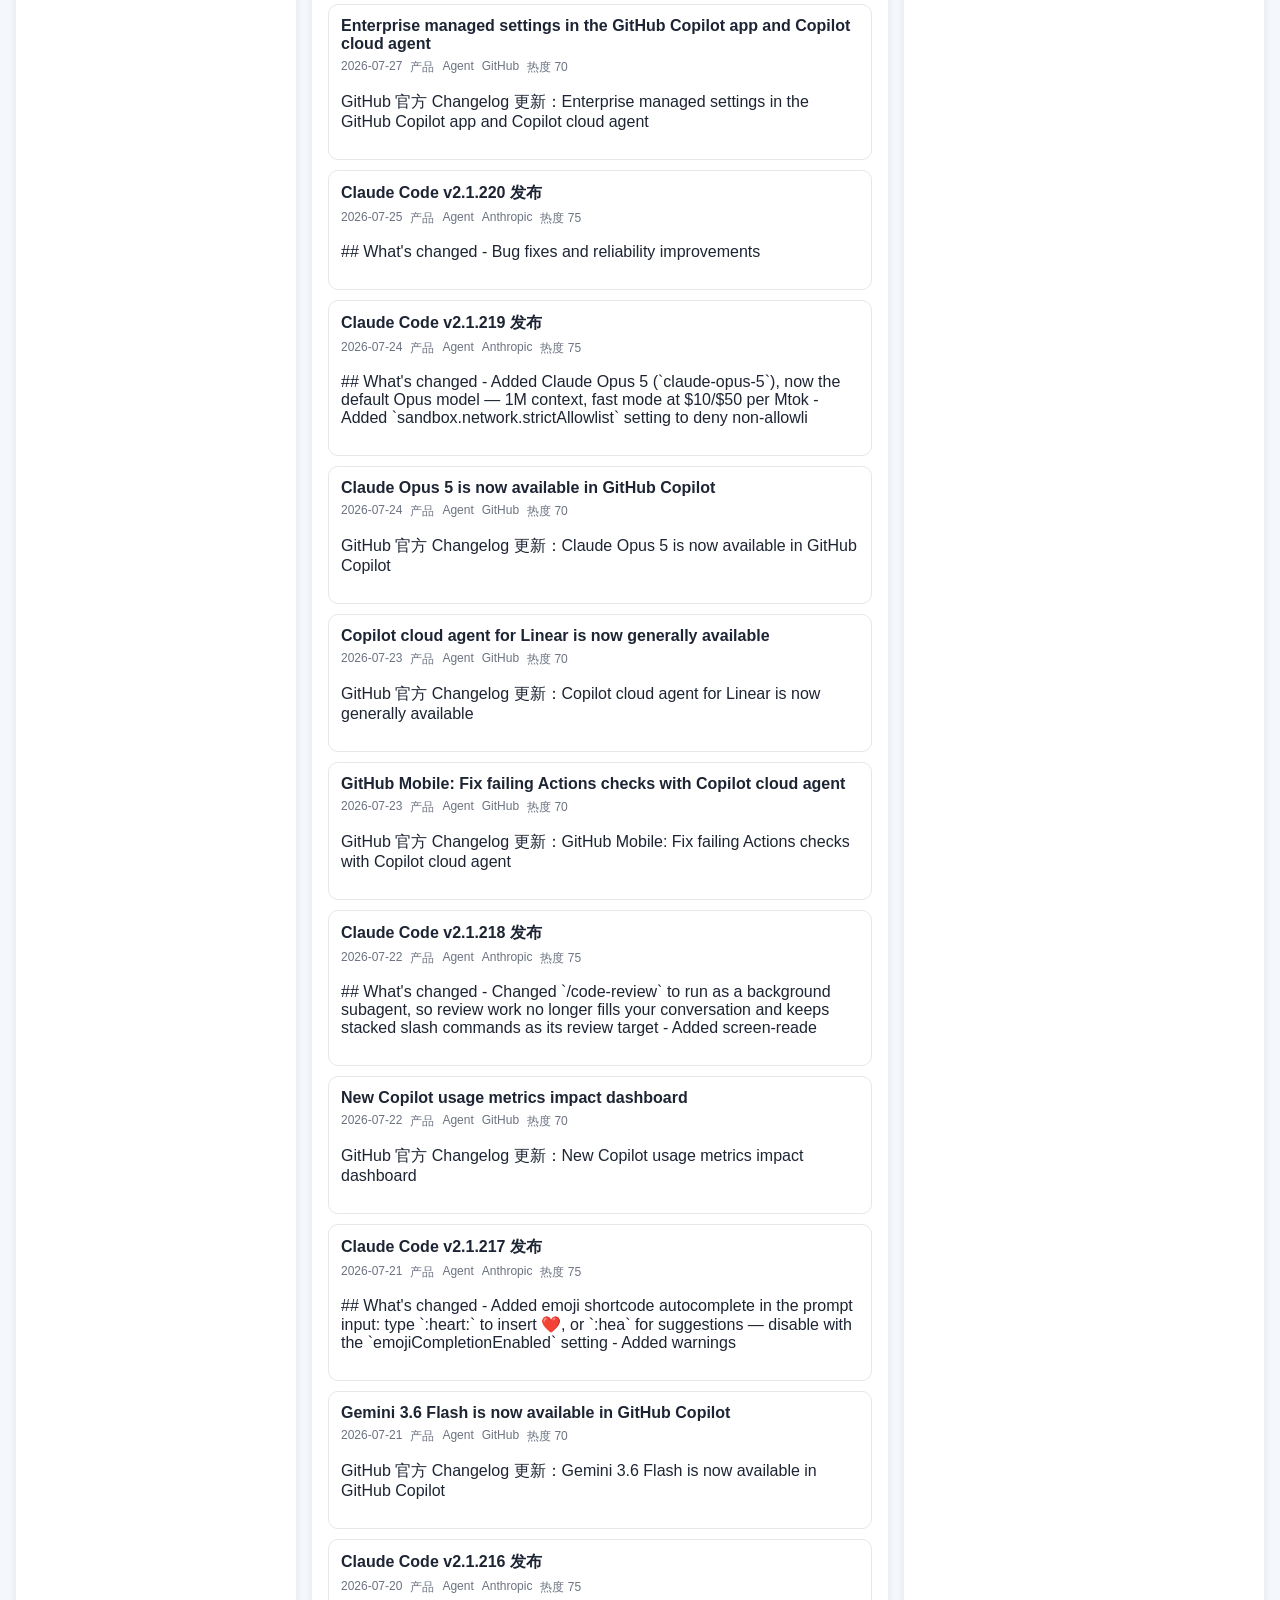
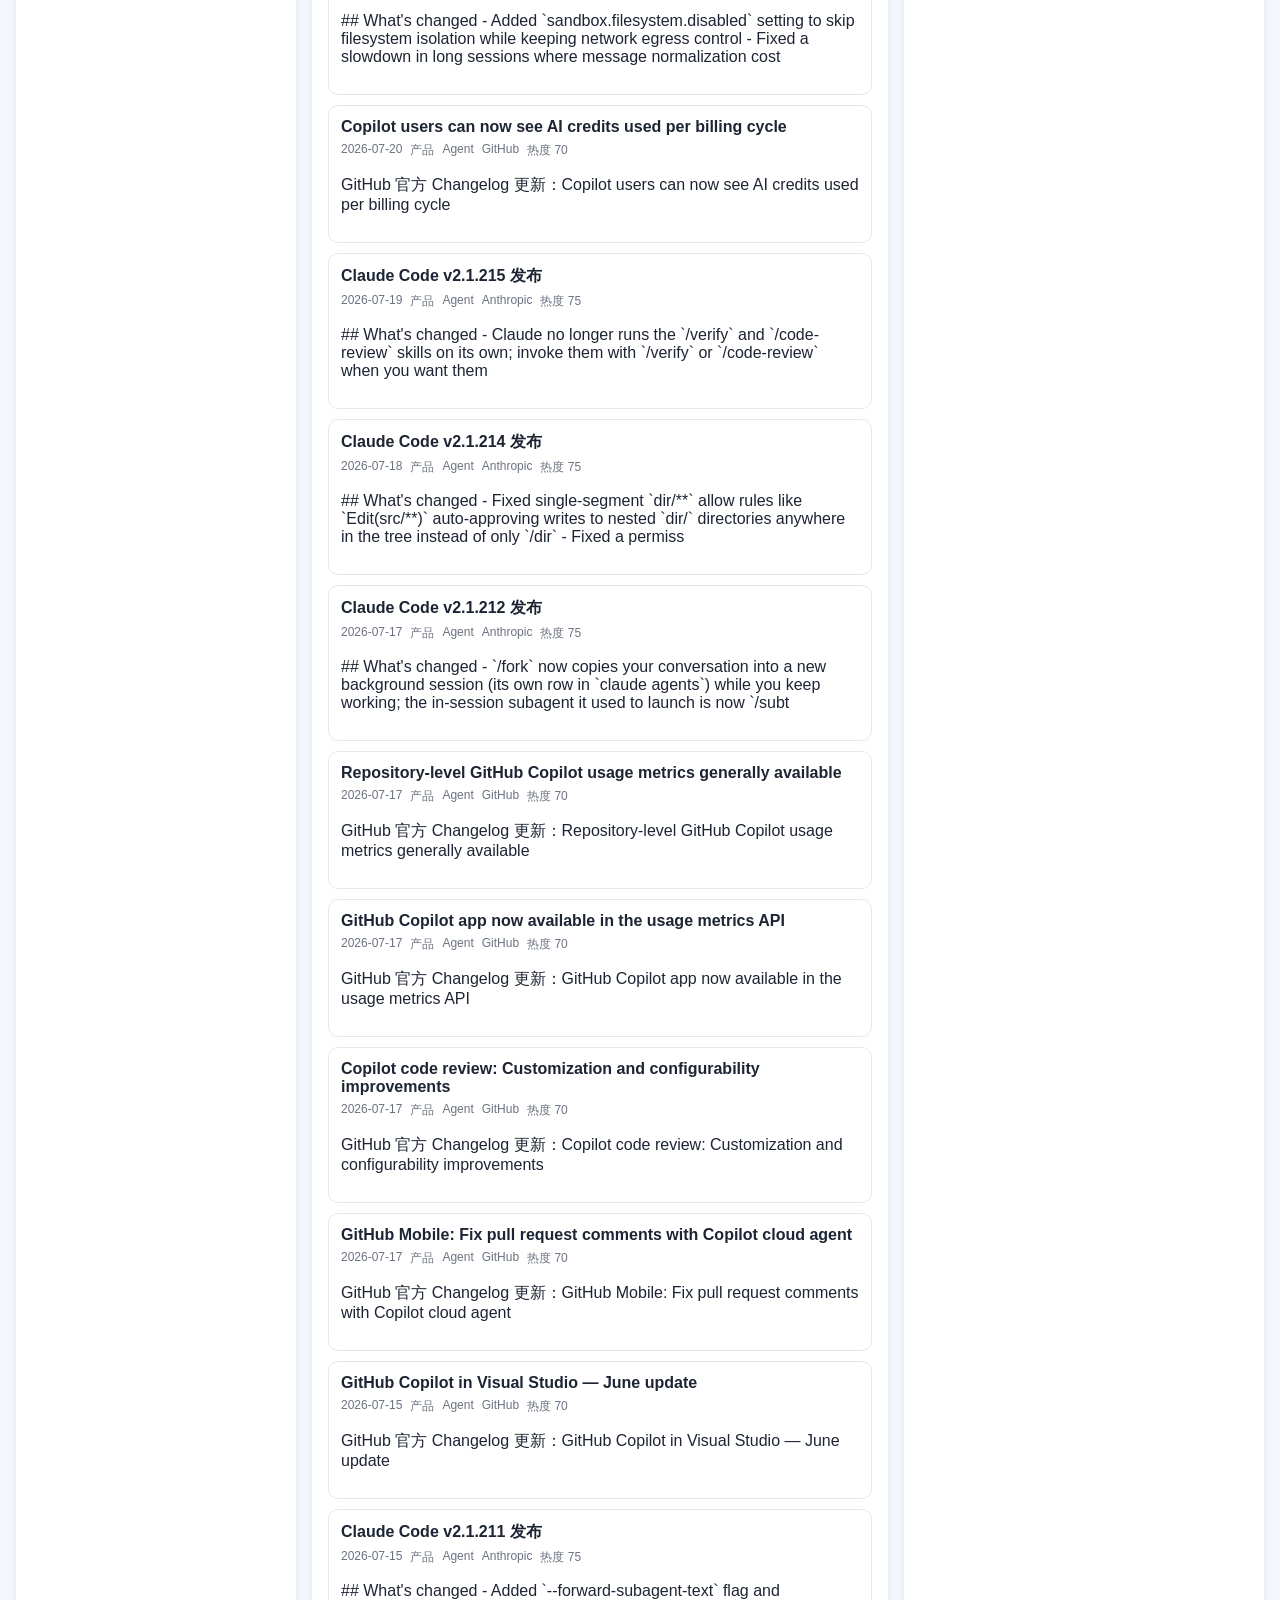
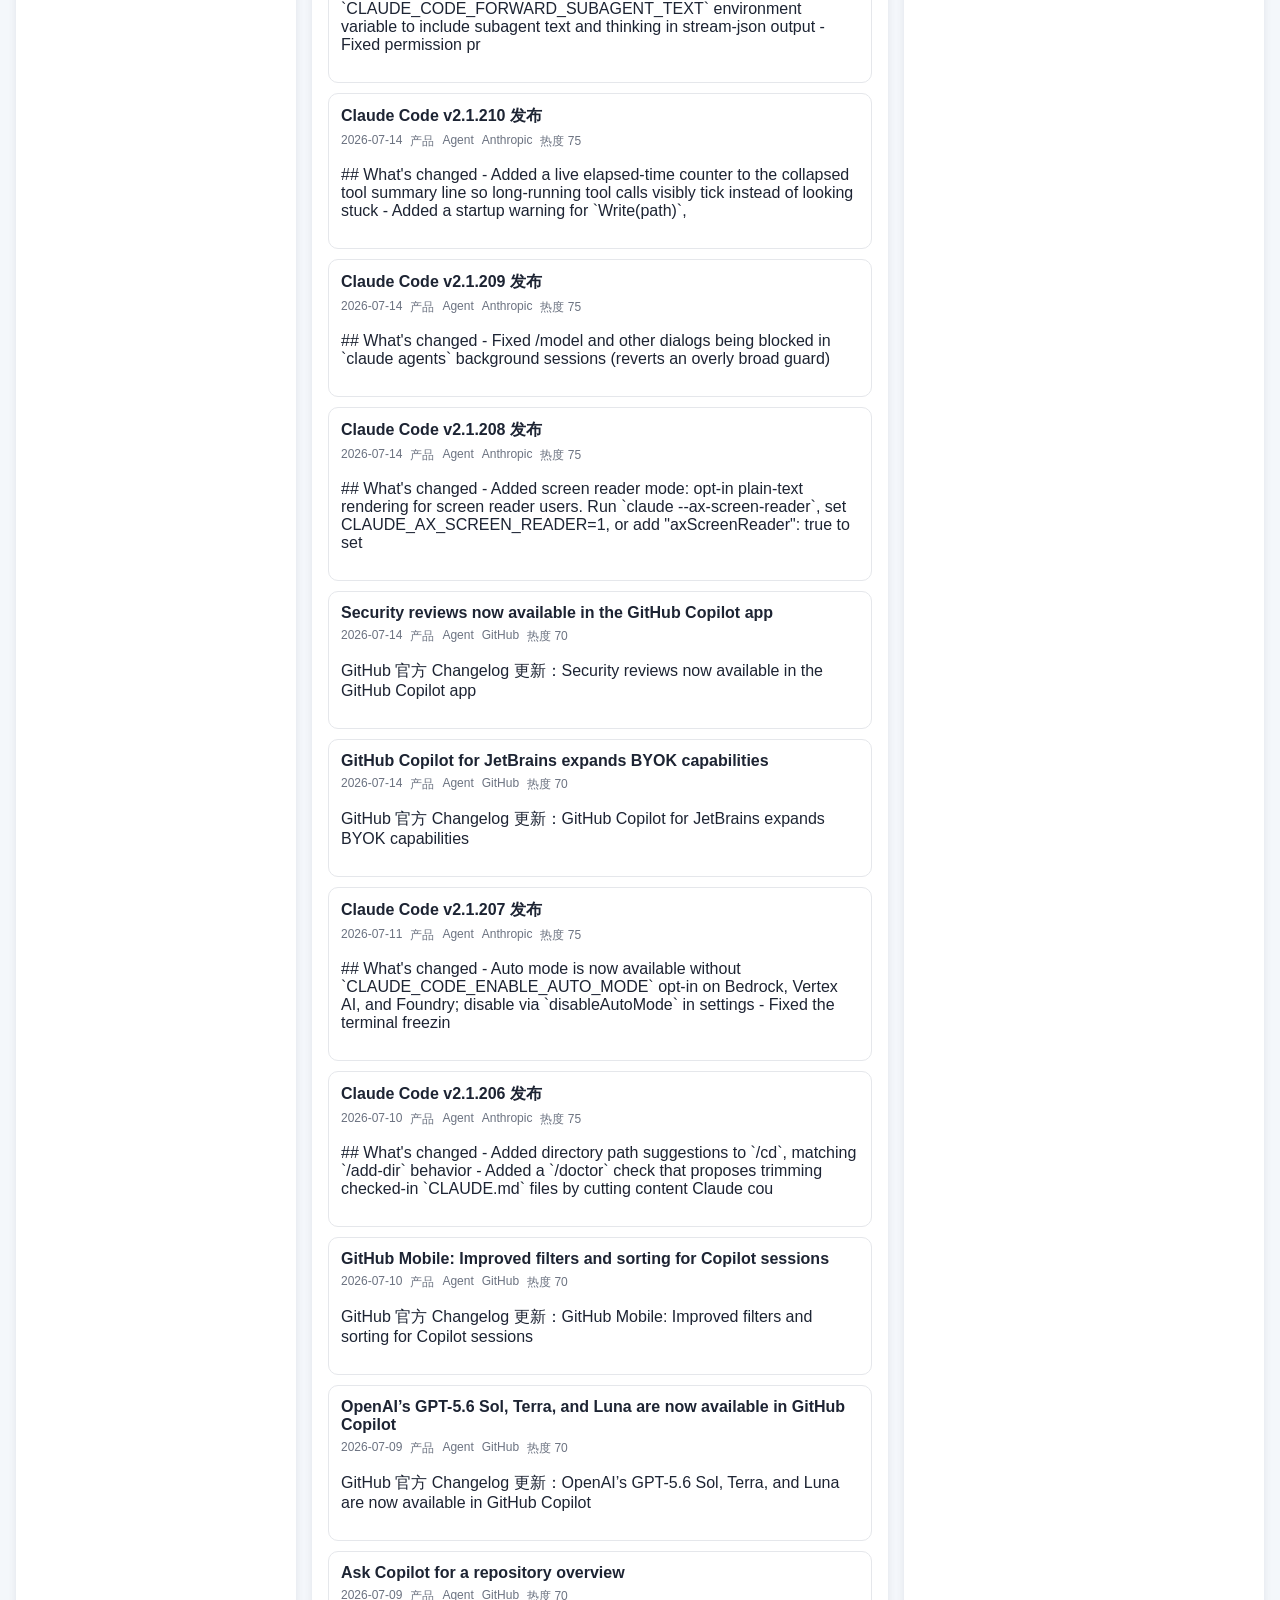
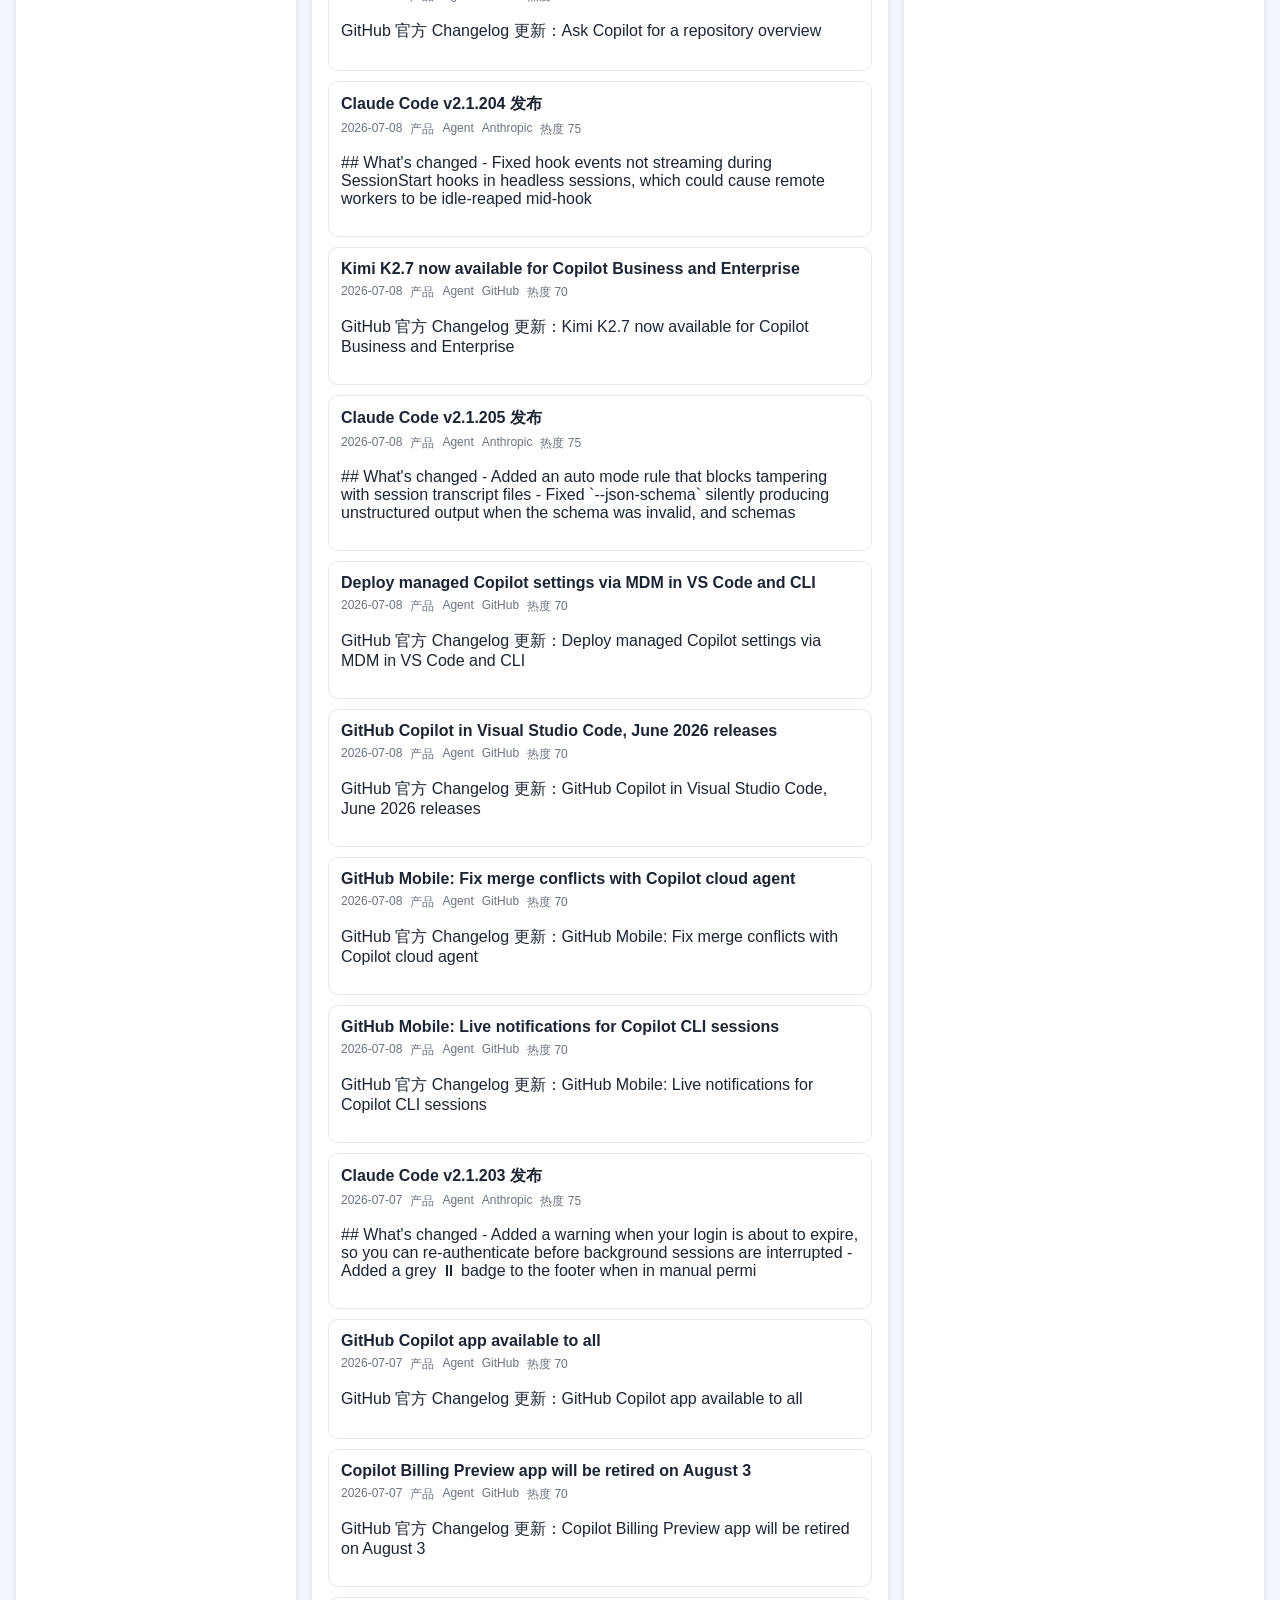
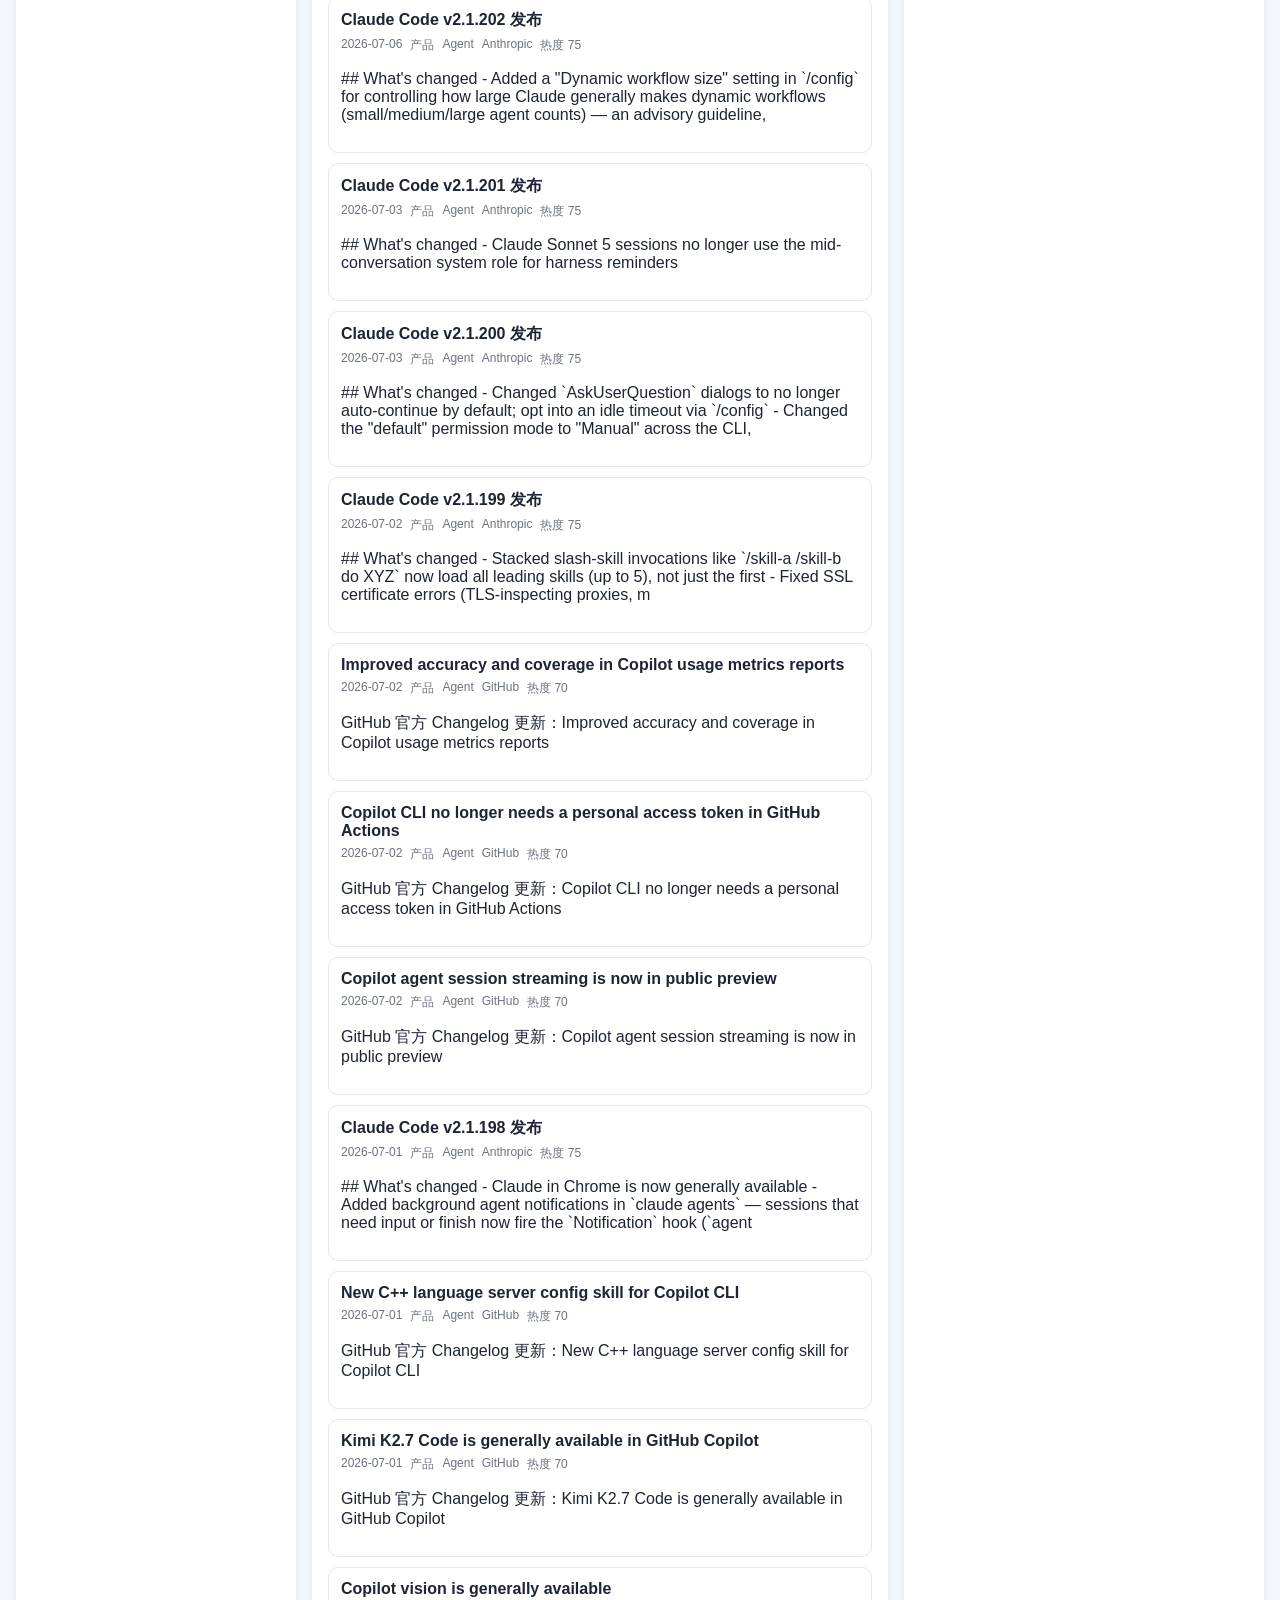
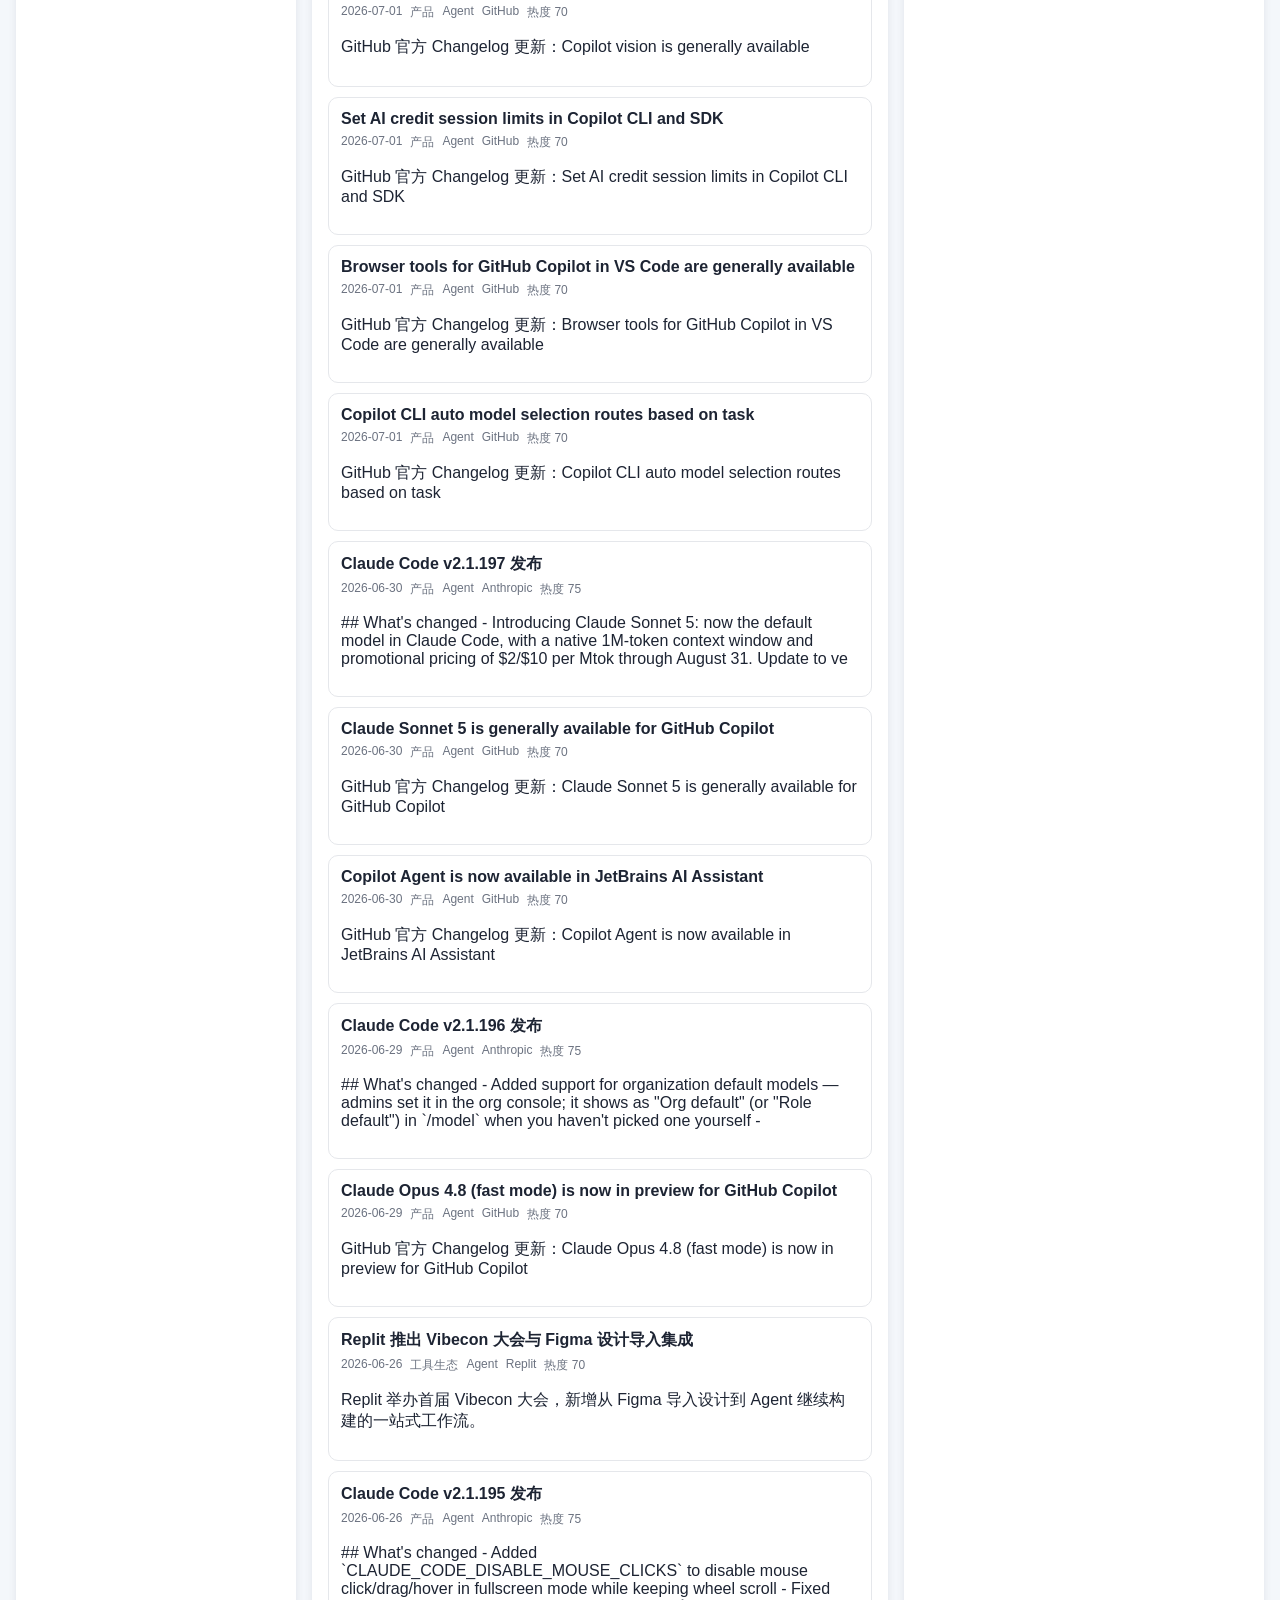
==== commit c25031ac: "polish: tighten resume list layout and add site nav entry Refine paper/timeline styling, keep later " ====
--- a/index.html
+++ b/index.html
@@ -21,6 +21,7 @@
           <a class="nav-link" href="./llm.html">LLM 库</a>
           <a class="nav-link" href="./best-practices.html">最佳实践</a>
           <a class="nav-link" href="./context-engineering.html">上下文工程</a>
+          <a class="nav-link" href="./resume.html">简历</a>
         </nav>
       </div>
     </header>
